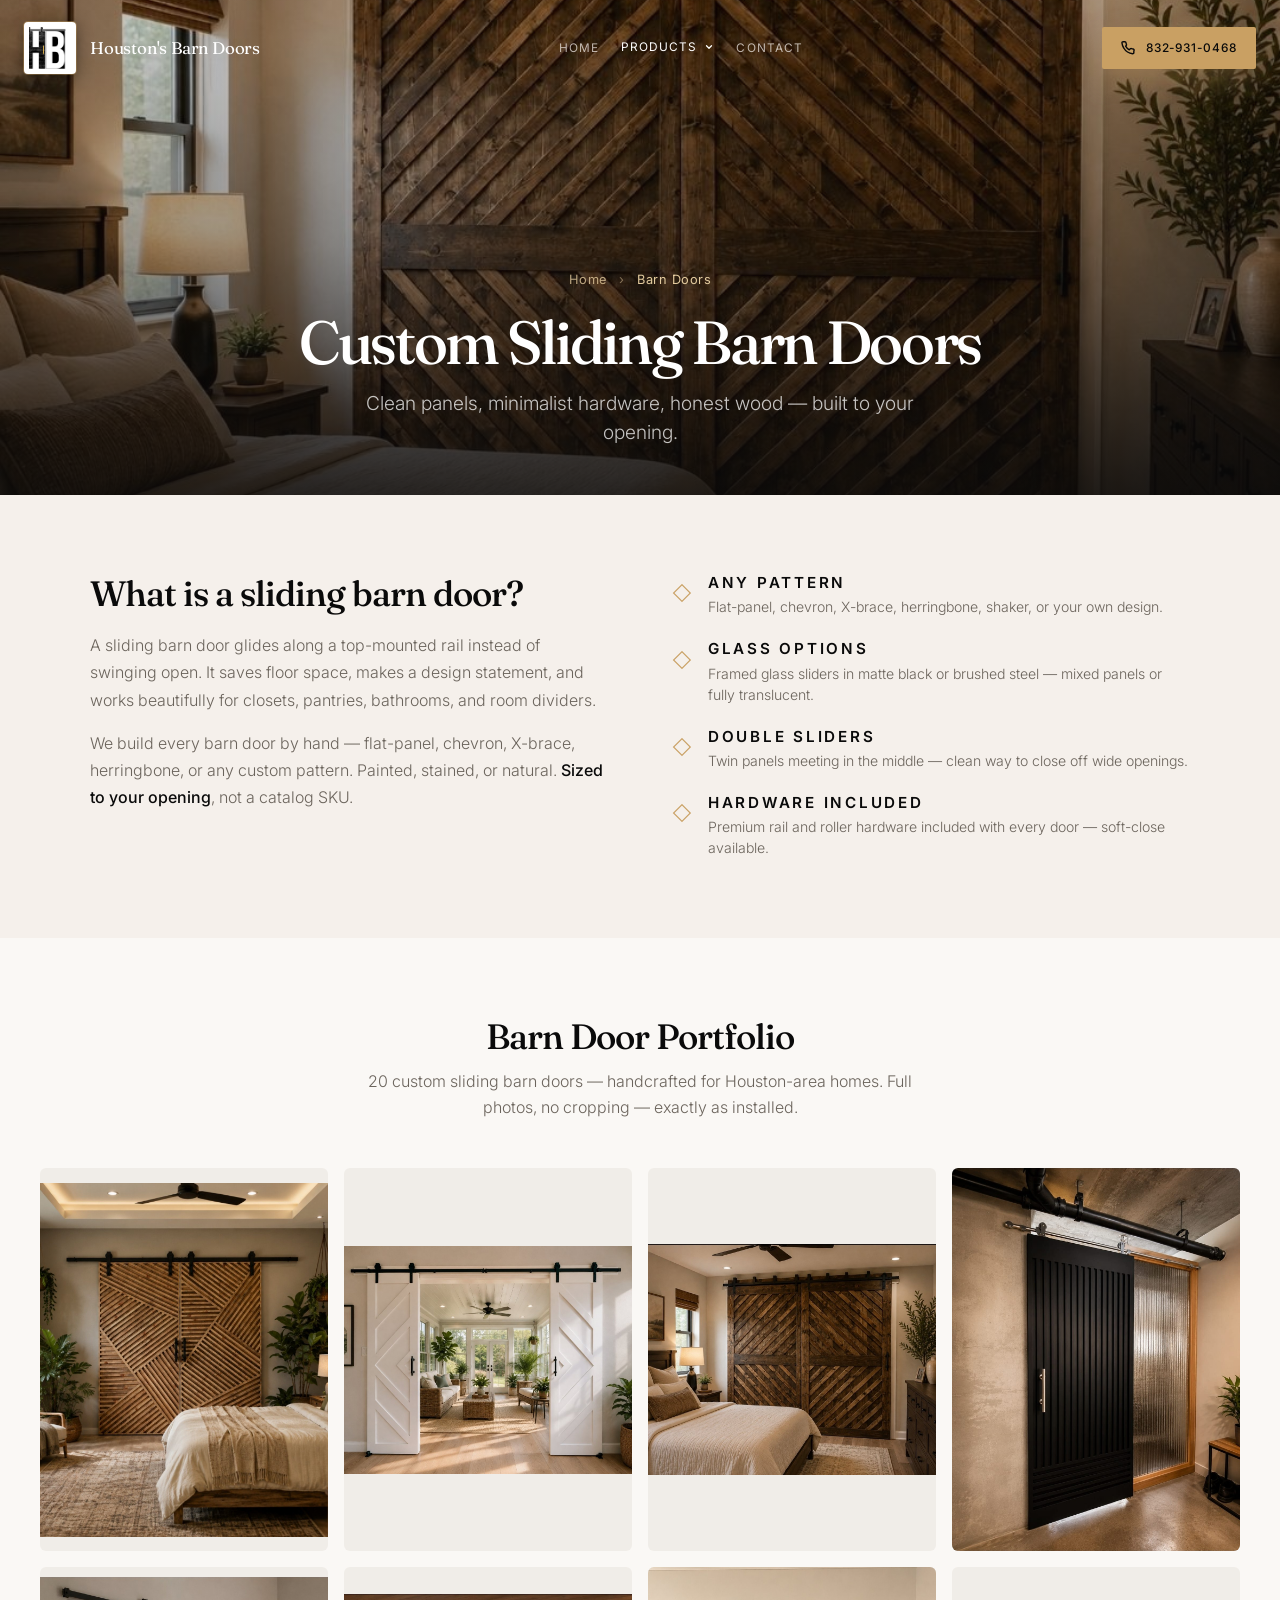
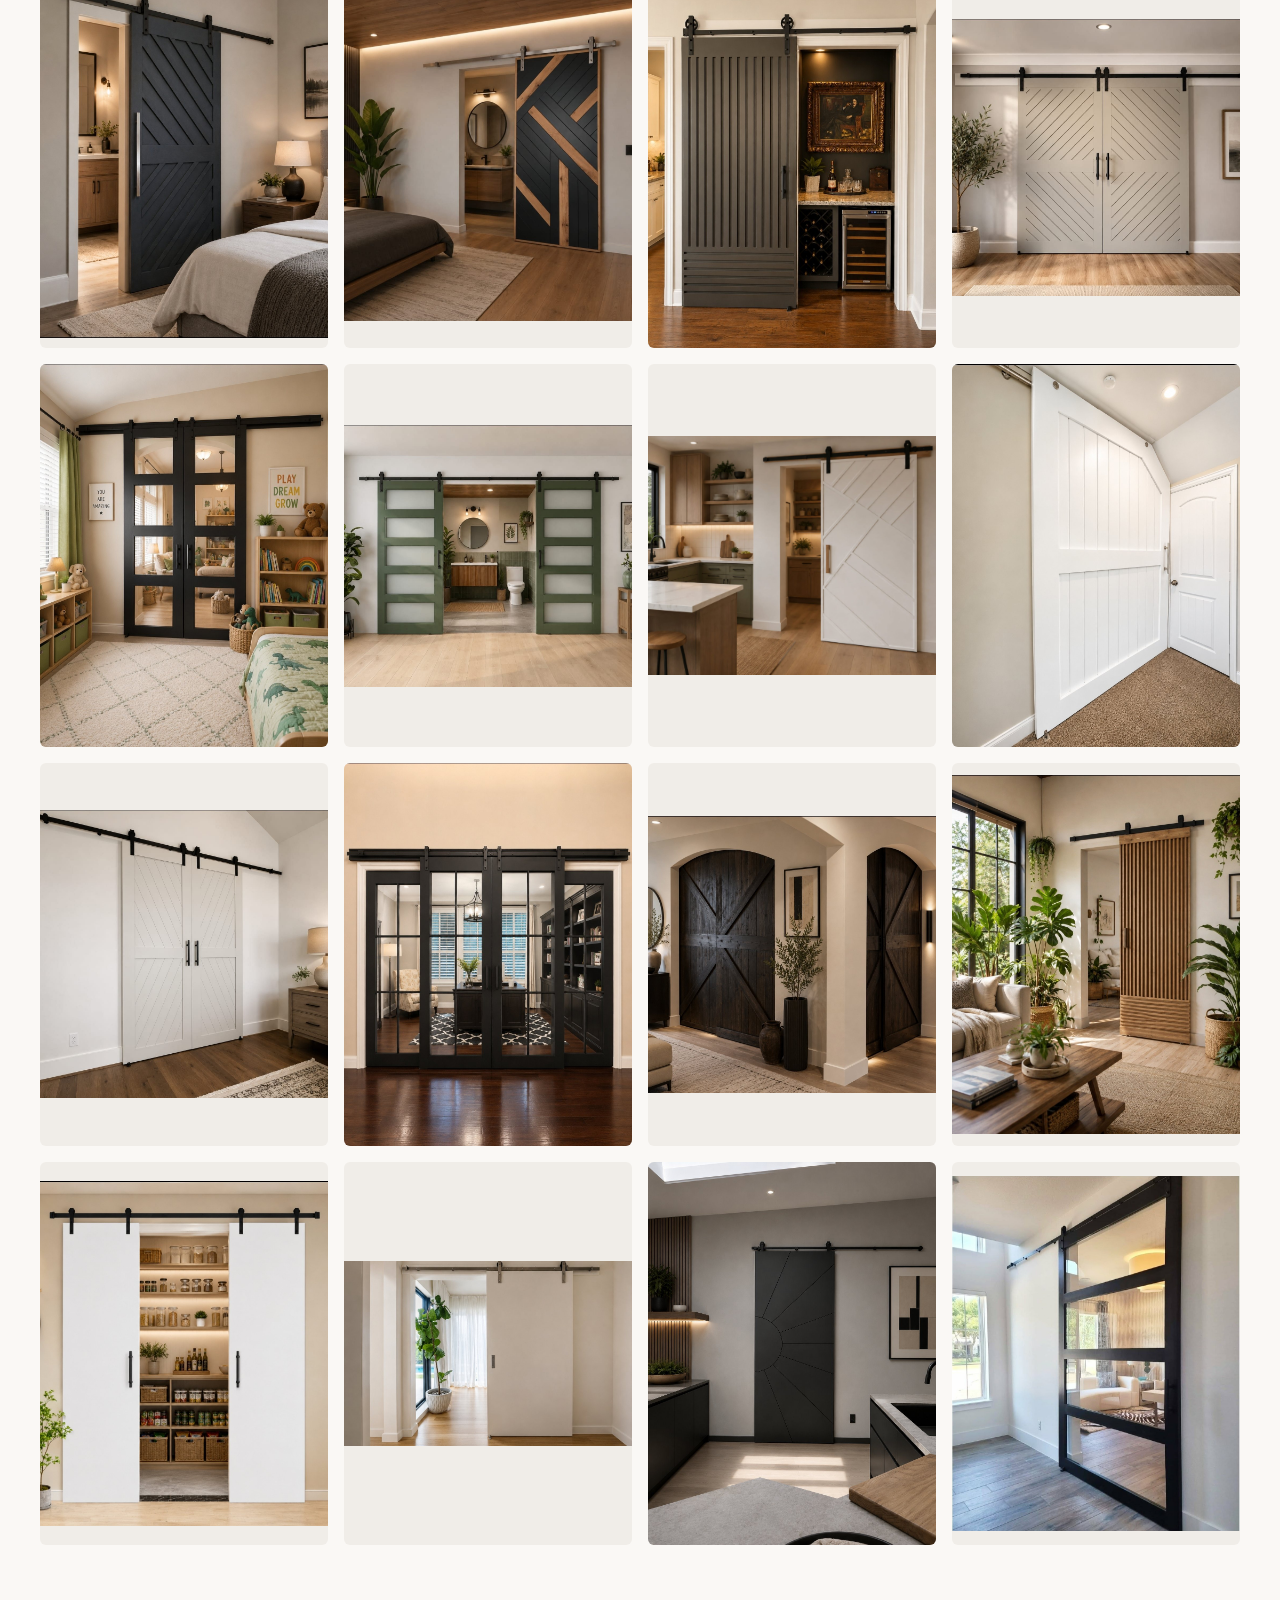
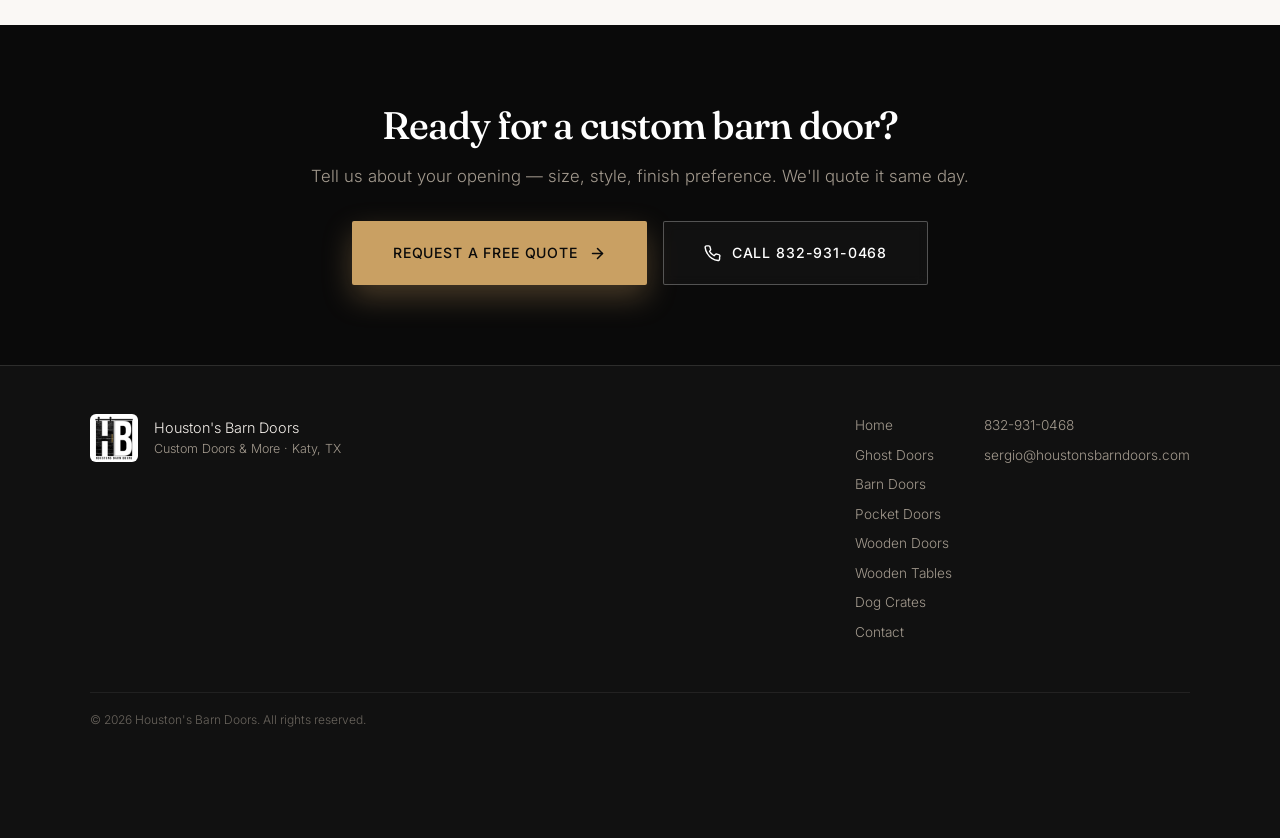
==== doors/barn-doors.html @ fc2f2d00 "fix(nav): resolve dropdown state desync and mobile overflow from code review" ====
<!DOCTYPE html>
<html lang="en">
<head>
  <meta charset="UTF-8">
  <meta name="viewport" content="width=device-width, initial-scale=1.0">
  <title>Custom Sliding Barn Doors | Houston's Barn Doors — Katy, TX</title>
  <meta name="description" content="Custom sliding barn doors — handcrafted in Katy, TX. Panel, glass, chevron, X-brace, or any design. Solid wood, built to your opening. Houston's premier barn door builder.">
  <meta name="theme-color" content="#0a0a0a">

  <meta property="og:title" content="Custom Sliding Barn Doors — Houston's Barn Doors">
  <meta property="og:description" content="Handcrafted sliding barn doors in Katy, TX. Panel, glass, or custom design. Solid wood, any size.">
  <meta property="og:type" content="website">
  <meta property="og:image" content="../assets/images/barn-doors/barn-3.jpg">

  <!-- Preload hero image -->
  <link rel="preload" as="image" href="../assets/images/barn-doors/barn-3.jpg" fetchpriority="high">

  <link rel="preconnect" href="https://fonts.googleapis.com">
  <link rel="preconnect" href="https://fonts.gstatic.com" crossorigin>
  <link href="https://fonts.googleapis.com/css2?family=Fraunces:ital,opsz,wght@0,9..144,300;0,9..144,400;0,9..144,500;0,9..144,600;1,9..144,300;1,9..144,400;1,9..144,500&family=Inter:wght@200;300;400;500;600&display=swap" rel="stylesheet">
  <link rel="stylesheet" href="https://unpkg.com/aos@2.3.4/dist/aos.css">

  <link rel="icon" href="data:image/svg+xml,%3Csvg xmlns='http://www.w3.org/2000/svg' viewBox='0 0 100 100'%3E%3Crect width='100' height='100' fill='%230a0a0a'/%3E%3Cg fill='%23ffffff'%3E%3Crect x='8' y='22' width='34' height='5'/%3E%3Crect x='8' y='73' width='34' height='5'/%3E%3Crect x='15' y='22' width='7' height='56'/%3E%3Crect x='28' y='22' width='7' height='56'/%3E%3Crect x='15' y='47' width='20' height='6'/%3E%3Crect x='52' y='22' width='24' height='5'/%3E%3Crect x='52' y='73' width='28' height='5'/%3E%3Crect x='58' y='22' width='7' height='56'/%3E%3Cpath d='M65 27 h10 a11 11 0 0 1 0 22 h-10 z'/%3E%3Cpath d='M65 49 h12 a12 12 0 0 1 0 24 h-12 z'/%3E%3C/g%3E%3Crect x='44' y='38' width='4' height='24' fill='%23c9a063'/%3E%3C/svg%3E">
  <link rel="stylesheet" href="../styles.css">
  <link rel="stylesheet" href="../door-page.css">
</head>
<body>

  <a class="skip-link" href="#main">Skip to content</a>

  <nav class="nav" id="nav">
    <div class="nav__inner">
      <a href="../index.html" class="nav__logo" aria-label="Houston's Barn Doors home">
        <span class="nav__mark" aria-hidden="true">
          <span class="nav__mark-crop">
            <img src="../assets/logo/hb-logo.jpg" alt="" class="nav__logo-img" width="52" height="52" fetchpriority="high">
          </span>
        </span>
        <span class="nav__wordmark">
          <span class="nav__wordmark-primary">Houston's Barn Doors</span>
          <span class="nav__wordmark-sub">Custom Doors &amp; More · Katy, TX</span>
        </span>
      </a>
      <div class="nav__links" id="navLinks">
        <a href="../index.html">Home</a>
        <div class="nav__group is-current">
          <button type="button" class="nav__group-toggle" id="navProductsToggle" aria-expanded="false" aria-controls="navProductsMenu">
            <span>Products</span>
            <svg class="nav__group-chevron" xmlns="http://www.w3.org/2000/svg" width="10" height="10" viewBox="0 0 24 24" fill="none" stroke="currentColor" stroke-width="3" stroke-linecap="round" stroke-linejoin="round" aria-hidden="true"><polyline points="6 9 12 15 18 9"/></svg>
          </button>
          <div class="nav__group-menu" id="navProductsMenu" role="group" aria-labelledby="navProductsToggle">
            <a href="../doors/ghost-doors.html">Ghost Doors</a>
            <a href="../doors/barn-doors.html" class="active">Barn Doors</a>
            <a href="../doors/pocket-doors.html">Pocket Doors</a>
            <a href="../doors/wooden-doors.html">Wooden Doors</a>
            <a href="../doors/wooden-tables.html">Wooden Tables</a>
            <a href="../doors/dog-crates.html">Dog Crates</a>
          </div>
        </div>
        <a href="../index.html#contact">Contact</a>
      </div>
      <div class="nav__cta">
        <a href="tel:8329310468" class="btn btn--accent btn--sm">
          <svg xmlns="http://www.w3.org/2000/svg" width="14" height="14" viewBox="0 0 24 24" fill="none" stroke="currentColor" stroke-width="2.4" stroke-linecap="round" stroke-linejoin="round" aria-hidden="true"><path d="M22 16.92v3a2 2 0 0 1-2.18 2 19.79 19.79 0 0 1-8.63-3.07A19.5 19.5 0 0 1 4.69 12a19.79 19.79 0 0 1-3.07-8.67A2 2 0 0 1 3.6 1.27h3a2 2 0 0 1 2 1.72c.127.96.361 1.903.7 2.81a2 2 0 0 1-.45 2.11L7.91 8.88a16 16 0 0 0 6.29 6.29l1.77-1.77a2 2 0 0 1 2.11-.45c.907.339 1.85.573 2.81.7A2 2 0 0 1 22 16.92z"/></svg>
          <span>832-931-0468</span>
        </a>
        <button class="nav__toggle" id="navToggle" aria-label="Open menu" aria-expanded="false">
          <span></span><span></span><span></span>
        </button>
      </div>
    </div>
  </nav>

  <!-- HERO -->
  <header class="door-hero" id="top">
    <div class="door-hero__bg" style="background-image: url('../assets/images/barn-doors/barn-3.jpg');" role="img" aria-label="Custom sliding barn doors by Houston's Barn Doors"></div>
    <div class="door-hero__scrim"></div>
    <div class="door-hero__inner">
      <nav class="door-hero__breadcrumb" aria-label="Breadcrumb">
        <a href="../index.html">Home</a>
        <span aria-hidden="true">›</span>
        <span>Barn Doors</span>
      </nav>
      <h1 class="door-hero__title">Custom Sliding Barn Doors</h1>
      <p class="door-hero__subtitle">Clean panels, minimalist hardware, honest wood — built to your opening.</p>
    </div>
  </header>

  <main id="main">

    <section class="door-explainer">
      <div class="door-explainer__inner">
        <div class="door-explainer__content" data-aos="fade-up">
          <h2>What is a sliding barn door?</h2>
          <p>A sliding barn door glides along a top-mounted rail instead of swinging open. It saves floor space, makes a design statement, and works beautifully for closets, pantries, bathrooms, and room dividers.</p>
          <p>We build every barn door by hand — flat-panel, chevron, X-brace, herringbone, or any custom pattern. Painted, stained, or natural. <strong>Sized to your opening</strong>, not a catalog SKU.</p>
        </div>
        <div class="door-explainer__highlights" data-aos="fade-up" data-aos-delay="100">
          <div class="door-explainer__highlight">
            <span class="door-explainer__icon" aria-hidden="true">◇</span>
            <div>
              <h4>Any pattern</h4>
              <p>Flat-panel, chevron, X-brace, herringbone, shaker, or your own design.</p>
            </div>
          </div>
          <div class="door-explainer__highlight">
            <span class="door-explainer__icon" aria-hidden="true">◇</span>
            <div>
              <h4>Glass options</h4>
              <p>Framed glass sliders in matte black or brushed steel — mixed panels or fully translucent.</p>
            </div>
          </div>
          <div class="door-explainer__highlight">
            <span class="door-explainer__icon" aria-hidden="true">◇</span>
            <div>
              <h4>Double sliders</h4>
              <p>Twin panels meeting in the middle — clean way to close off wide openings.</p>
            </div>
          </div>
          <div class="door-explainer__highlight">
            <span class="door-explainer__icon" aria-hidden="true">◇</span>
            <div>
              <h4>Hardware included</h4>
              <p>Premium rail and roller hardware included with every door — soft-close available.</p>
            </div>
          </div>
        </div>
      </div>
    </section>

    <!-- ============================================================ GALLERY -->
    <section class="door-gallery" id="gallery">
      <div class="door-gallery__inner">
        <header class="door-gallery__header" data-aos="fade-up">
          <h2>Barn Door Portfolio</h2>
          <p>20 custom sliding barn doors — handcrafted for Houston-area homes. Full photos, no cropping — exactly as installed.</p>
        </header>

        <div class="door-gallery__grid" data-aos="fade-up">
          <a class="door-gallery__item" href="../assets/images/barn-doors/barn-1.jpg" data-caption="Custom sliding barn door — handcrafted in Katy, TX">
            <img src="../assets/images/barn-doors/barn-1.jpg" alt="Custom sliding barn door — handcrafted in Katy, TX" loading="lazy">
          </a>
          <a class="door-gallery__item" href="../assets/images/barn-doors/barn-2.jpg" data-caption="Sliding barn door with premium matte-black rail hardware">
            <img src="../assets/images/barn-doors/barn-2.jpg" alt="Sliding barn door with premium matte-black rail hardware" loading="lazy">
          </a>
          <a class="door-gallery__item" href="../assets/images/barn-doors/barn-3.jpg" data-caption="Double sliding barn doors — custom sized to the opening">
            <img src="../assets/images/barn-doors/barn-3.jpg" alt="Double sliding barn doors — custom sized to the opening" loading="lazy">
          </a>
          <a class="door-gallery__item" href="../assets/images/barn-doors/barn-4.jpg" data-caption="Solid wood barn door — custom pattern and finish">
            <img src="../assets/images/barn-doors/barn-4.jpg" alt="Solid wood barn door — custom pattern and finish" loading="lazy">
          </a>
          <a class="door-gallery__item" href="../assets/images/barn-doors/barn-5.jpg" data-caption="Framed glass barn door — custom build">
            <img src="../assets/images/barn-doors/barn-5.jpg" alt="Framed glass barn door — custom build" loading="lazy">
          </a>
          <a class="door-gallery__item" href="../assets/images/barn-doors/barn-6.jpg" data-caption="Chevron pattern sliding barn door">
            <img src="../assets/images/barn-doors/barn-6.jpg" alt="Chevron pattern sliding barn door" loading="lazy">
          </a>
          <a class="door-gallery__item" href="../assets/images/barn-doors/barn-7.jpg" data-caption="Barn door room divider — solid wood construction">
            <img src="../assets/images/barn-doors/barn-7.jpg" alt="Barn door room divider — solid wood construction" loading="lazy">
          </a>
          <a class="door-gallery__item" href="../assets/images/barn-doors/barn-8.jpg" data-caption="Custom barn door install — Houston-area home">
            <img src="../assets/images/barn-doors/barn-8.jpg" alt="Custom barn door install — Houston-area home" loading="lazy">
          </a>
          <a class="door-gallery__item" href="../assets/images/barn-doors/barn-9.jpg" data-caption="Custom sliding barn door — handcrafted in Katy, TX">
            <img src="../assets/images/barn-doors/barn-9.jpg" alt="Custom sliding barn door — handcrafted in Katy, TX" loading="lazy">
          </a>
          <a class="door-gallery__item" href="../assets/images/barn-doors/barn-10.jpg" data-caption="Sliding barn door with premium matte-black rail hardware">
            <img src="../assets/images/barn-doors/barn-10.jpg" alt="Sliding barn door with premium matte-black rail hardware" loading="lazy">
          </a>
          <a class="door-gallery__item" href="../assets/images/barn-doors/barn-11.jpg" data-caption="Double sliding barn doors — custom sized to the opening">
            <img src="../assets/images/barn-doors/barn-11.jpg" alt="Double sliding barn doors — custom sized to the opening" loading="lazy">
          </a>
          <a class="door-gallery__item" href="../assets/images/barn-doors/barn-12.jpg" data-caption="Solid wood barn door — custom pattern and finish">
            <img src="../assets/images/barn-doors/barn-12.jpg" alt="Solid wood barn door — custom pattern and finish" loading="lazy">
          </a>
          <a class="door-gallery__item" href="../assets/images/barn-doors/barn-13.jpg" data-caption="Framed glass barn door — custom build">
            <img src="../assets/images/barn-doors/barn-13.jpg" alt="Framed glass barn door — custom build" loading="lazy">
          </a>
          <a class="door-gallery__item" href="../assets/images/barn-doors/barn-14.jpg" data-caption="Chevron pattern sliding barn door">
            <img src="../assets/images/barn-doors/barn-14.jpg" alt="Chevron pattern sliding barn door" loading="lazy">
          </a>
          <a class="door-gallery__item" href="../assets/images/barn-doors/barn-15.jpg" data-caption="Barn door room divider — solid wood construction">
            <img src="../assets/images/barn-doors/barn-15.jpg" alt="Barn door room divider — solid wood construction" loading="lazy">
          </a>
          <a class="door-gallery__item" href="../assets/images/barn-doors/barn-16.jpg" data-caption="Custom barn door install — Houston-area home">
            <img src="../assets/images/barn-doors/barn-16.jpg" alt="Custom barn door install — Houston-area home" loading="lazy">
          </a>
          <a class="door-gallery__item" href="../assets/images/barn-doors/barn-17.jpg" data-caption="Custom sliding barn door — handcrafted in Katy, TX">
            <img src="../assets/images/barn-doors/barn-17.jpg" alt="Custom sliding barn door — handcrafted in Katy, TX" loading="lazy">
          </a>
          <a class="door-gallery__item" href="../assets/images/barn-doors/barn-18.jpg" data-caption="Sliding barn door with premium matte-black rail hardware">
            <img src="../assets/images/barn-doors/barn-18.jpg" alt="Sliding barn door with premium matte-black rail hardware" loading="lazy">
          </a>
          <a class="door-gallery__item" href="../assets/images/barn-doors/barn-19.jpg" data-caption="Double sliding barn doors — custom sized to the opening">
            <img src="../assets/images/barn-doors/barn-19.jpg" alt="Double sliding barn doors — custom sized to the opening" loading="lazy">
          </a>
          <a class="door-gallery__item" href="../assets/images/barn-doors/barn-20.jpg" data-caption="Solid wood barn door — custom pattern and finish">
            <img src="../assets/images/barn-doors/barn-20.jpg" alt="Solid wood barn door — custom pattern and finish" loading="lazy">
          </a>
        </div>
      </div>
    </section>

    <!-- CTA -->
    <section class="door-cta">
      <div class="door-cta__inner" data-aos="fade-up">
        <h2>Ready for a custom barn door?</h2>
        <p>Tell us about your opening — size, style, finish preference. We'll quote it same day.</p>
        <div class="door-cta__actions">
          <a href="../index.html#contact" class="btn btn--accent btn--lg">Request a Free Quote
            <svg xmlns="http://www.w3.org/2000/svg" width="17" height="17" viewBox="0 0 24 24" fill="none" stroke="currentColor" stroke-width="2.2" stroke-linecap="round" stroke-linejoin="round" aria-hidden="true"><line x1="5" y1="12" x2="19" y2="12"/><polyline points="12 5 19 12 12 19"/></svg>
          </a>
          <a href="tel:8329310468" class="btn btn--ghost-light btn--lg">
            <svg xmlns="http://www.w3.org/2000/svg" width="17" height="17" viewBox="0 0 24 24" fill="none" stroke="currentColor" stroke-width="2" stroke-linecap="round" stroke-linejoin="round" aria-hidden="true"><path d="M22 16.92v3a2 2 0 0 1-2.18 2 19.79 19.79 0 0 1-8.63-3.07A19.5 19.5 0 0 1 4.69 12a19.79 19.79 0 0 1-3.07-8.67A2 2 0 0 1 3.6 1.27h3a2 2 0 0 1 2 1.72c.127.96.361 1.903.7 2.81a2 2 0 0 1-.45 2.11L7.91 8.88a16 16 0 0 0 6.29 6.29l1.77-1.77a2 2 0 0 1 2.11-.45c.907.339 1.85.573 2.81.7A2 2 0 0 1 22 16.92z"/></svg>
            Call 832-931-0468
          </a>
        </div>
      </div>
    </section>

  </main>

  <footer class="footer">
    <div class="footer__inner">
      <div class="footer__brand">
        <img src="../assets/logo/hb-logo.jpg" alt="Houston's Barn Doors" class="footer__logo" width="48" height="48">
        <p>Houston's Barn Doors<br><span class="footer__sub">Custom Doors &amp; More · Katy, TX</span></p>
      </div>
      <div class="footer__links">
        <a href="../index.html">Home</a>
        <a href="../doors/ghost-doors.html">Ghost Doors</a>
        <a href="../doors/barn-doors.html">Barn Doors</a>
        <a href="../doors/pocket-doors.html">Pocket Doors</a>
        <a href="../doors/wooden-doors.html">Wooden Doors</a>
        <a href="../doors/wooden-tables.html">Wooden Tables</a>
        <a href="../doors/dog-crates.html">Dog Crates</a>
        <a href="../index.html#contact">Contact</a>
      </div>
      <div class="footer__contact">
        <a href="tel:8329310468">832-931-0468</a>
        <a href="mailto:sergio@houstonsbarndoors.com">sergio@houstonsbarndoors.com</a>
      </div>
      <p class="footer__copy">&copy; 2026 Houston's Barn Doors. All rights reserved.</p>
    </div>
  </footer>


  <!-- Lightbox -->
  <div class="lightbox" id="lightbox" role="dialog" aria-modal="true" aria-label="Image viewer" hidden>
    <button class="lightbox__close" aria-label="Close">&times;</button>
    <button class="lightbox__prev" aria-label="Previous image">&lsaquo;</button>
    <button class="lightbox__next" aria-label="Next image">&rsaquo;</button>
    <div class="lightbox__content">
      <img class="lightbox__img" src="" alt="">
      <p class="lightbox__caption"></p>
    </div>
  </div>

  <script src="https://unpkg.com/aos@2.3.4/dist/aos.js"></script>
  <script src="../scripts.js"></script>
  <script src="../door-page.js"></script>
</body>
</html>
---- styles.css ----
/* ============================================================
   HOUSTON'S BARN DOORS — LUXURY REDESIGN
   Black · white · brass gold (matches the HB barn-rail mark)
   Cinematic scroll · full-screen ghost door hero
   ============================================================ */

:root {
  color-scheme: light;

  /* Core palette */
  --charcoal:      #0a0a0a;
  --charcoal-2:    #111111;
  --charcoal-3:    #191817;

  --off-white:     #f5f0eb;
  --off-white-2:   #faf8f5;
  --cream:         #e8dfd5;

  /* Brand gold — pulled from the brass handle bar in the HB logo */
  --gold:          #c9a063;
  --gold-light:    #d4b07a;
  --gold-dark:     #a07840;
  --gold-tint:     #e3cb9f;
  --gold-rgb:      201, 160, 99;

  --sand:          var(--gold);
  --sand-2:        var(--gold);
  --sand-3:        var(--gold-tint);

  --warm-gray:     #3a3530;
  --muted:         #6b645c;
  --muted-2:       #938c83;

  --border:        #ded6cb;
  --border-soft:   #ebe4da;

  /* Dark surface tokens */
  --dark-bg:       var(--charcoal);
  --dark-bg-2:     var(--charcoal-2);
  --dark-ink:      var(--off-white);
  --dark-muted:    #a39a8e;
  --dark-border:   rgba(245, 240, 235, 0.12);

  /* Semantic aliases */
  --bg:            var(--off-white);
  --bg-2:          #efe9e1;
  --surface:       #ffffff;
  --surface-soft:  var(--off-white-2);
  --ink:           var(--charcoal);
  --ink-2:         var(--charcoal-2);
  --accent:        var(--gold);
  --accent-2:      var(--gold-dark);
  --accent-3:      var(--gold-tint);
  --btn-accent:    var(--gold);

  /* FX */
  --shadow-sm: 0 2px 10px rgba(10, 10, 10, 0.05);
  --shadow:    0 16px 40px rgba(10, 10, 10, 0.08);
  --shadow-lg: 0 40px 80px rgba(10, 10, 10, 0.16);
  --shadow-accent: 0 12px 30px rgba(201, 160, 99, 0.32);

  --radius: 2px;
  --radius-md: 6px;
  --radius-lg: 14px;

  /* Type */
  --serif: "Fraunces", Georgia, "Times New Roman", serif;
  --sans:  "Inter", -apple-system, BlinkMacSystemFont, "Segoe UI", Roboto, Helvetica, Arial, sans-serif;

  --ease: cubic-bezier(.16,.84,.28,1);

  --nav-h: 96px;
}

/* ============================================================ RESET */
* { box-sizing: border-box; }

html {
  scroll-behavior: smooth;
  overflow-x: hidden;
  max-width: 100%;
  scroll-padding-top: var(--nav-h);
}

body {
  margin: 0;
  font-family: var(--sans);
  color: var(--ink);
  background: var(--bg);
  line-height: 1.7;
  font-weight: 300;
  -webkit-font-smoothing: antialiased;
  text-rendering: optimizeLegibility;
  overflow-x: hidden;
  max-width: 100%;
}

img { display: block; max-width: 100%; }
a { color: var(--ink); text-decoration: none; }
button { font-family: inherit; }
ul, ol { list-style: none; margin: 0; padding: 0; }

.skip-link {
  position: absolute; left: -9999px; top: auto;
  background: var(--ink); color: #fff; padding: 12px 18px; z-index: 999;
  border-radius: var(--radius-md);
}
.skip-link:focus { left: 16px; top: 16px; }

::selection { background: var(--sand); color: var(--charcoal); }

/* ============================================================ TYPOGRAPHY */
h1, h2, h3, h4 {
  font-family: var(--serif);
  color: var(--ink);
  font-weight: 400;
  letter-spacing: -0.022em;
  line-height: 1.08;
  margin: 0 0 0.45em;
}
h1 { font-size: clamp(3.1rem, 8.4vw, 7.4rem); font-weight: 300; letter-spacing: -0.038em; }
h2 { font-size: clamp(2.15rem, 4.6vw, 4rem); letter-spacing: -0.028em; }
h3 { font-size: clamp(1.18rem, 1.7vw, 1.45rem); font-weight: 500; letter-spacing: -0.012em; }
h4 { font-size: 0.82rem; font-weight: 600; letter-spacing: 0.18em; text-transform: uppercase; font-family: var(--sans); }

p {
  margin: 0 0 1.15em;
  color: var(--muted);
  font-size: 1.045rem;
  font-weight: 300;
  line-height: 1.78;
}
em { font-style: italic; color: var(--accent-2); font-weight: 300; }
strong { font-weight: 500; color: var(--ink); }

.eyebrow {
  display: inline-flex; align-items: center; gap: 14px;
  font-family: var(--sans);
  font-size: 0.68rem;
  letter-spacing: 0.3em;
  text-transform: uppercase;
  color: var(--muted-2);
  font-weight: 500;
  margin: 0 0 26px;
}
.eyebrow__rule { width: 44px; height: 1px; background: var(--sand); display: inline-block; }
.eyebrow--center { justify-content: center; }
.eyebrow--light { color: var(--dark-muted); }
.eyebrow--light .eyebrow__rule { background: var(--sand); }

/* ============================================================ BUTTONS */
.btn {
  display: inline-flex; align-items: center; justify-content: center;
  gap: 11px;
  font-family: var(--sans);
  font-weight: 500;
  font-size: 0.9rem;
  letter-spacing: 0.06em;
  text-transform: uppercase;
  padding: 17px 34px;
  border-radius: 2px;
  border: 1px solid transparent;
  cursor: pointer;
  position: relative;
  overflow: hidden;
  transition: transform 300ms var(--ease), background 300ms var(--ease),
              color 300ms var(--ease), box-shadow 300ms var(--ease),
              border-color 300ms var(--ease);
  white-space: nowrap;
}
.btn svg { transition: transform 300ms var(--ease); }
.btn:hover { transform: translateY(-2px); }
.btn:hover svg { transform: translateX(3px); }
.btn:active { transform: translateY(0); }
.btn:focus-visible { outline: 2px solid var(--sand); outline-offset: 3px; }

.btn--accent {
  background: var(--btn-accent);
  color: var(--charcoal);
  box-shadow: var(--shadow-accent);
}
.btn--accent:hover { background: var(--gold-light); color: #000; box-shadow: 0 18px 40px rgba(201, 160, 99, 0.42); }

.btn--dark { background: var(--charcoal); color: var(--off-white); }
.btn--dark:hover { background: var(--warm-gray); }

.btn--ghost-light {
  background: rgba(255,255,255,0.03);
  color: #fff;
  border-color: rgba(255,255,255,0.28);
  backdrop-filter: blur(6px);
  -webkit-backdrop-filter: blur(6px);
}
.btn--ghost-light:hover { background: rgba(255,255,255,0.11); border-color: rgba(255,255,255,0.55); }

.btn--sm { padding: 10px 18px; font-size: 0.74rem; letter-spacing: 0.08em; }
.btn--lg { padding: 19px 40px; font-size: 0.88rem; }
.btn--full { width: 100%; }

/* ============================================================ NAV */
.nav {
  position: fixed; top: 0; left: 0; right: 0;
  z-index: 100;
  background: transparent;
  border-bottom: 1px solid rgba(255,255,255,0);
  transition: background 420ms var(--ease), border-color 420ms var(--ease),
              padding 420ms var(--ease), backdrop-filter 420ms var(--ease);
}
.nav.is-scrolled {
  background: rgba(10, 10, 10, 0.88);
  backdrop-filter: saturate(150%) blur(18px);
  -webkit-backdrop-filter: saturate(150%) blur(18px);
  border-bottom-color: rgba(245, 240, 235, 0.09);
}

.nav__inner {
  width: min(1320px, calc(100% - 48px));
  margin: 0 auto;
  display: grid;
  grid-template-columns: auto 1fr auto;
  align-items: center;
  gap: 28px;
  padding: 22px 0;
  transition: padding 420ms var(--ease);
}
.nav.is-scrolled .nav__inner { padding: 13px 0; }

.nav__logo { display: inline-flex; align-items: center; gap: 14px; color: #fff; }

/* Brand mark — the real HB logo on a white plaque. The source art is 1024×1024
   with the monogram at x 91.5→932.5 / y 58.5→899.5 and the "HOUSTONS BARN DOORS"
   lockup text below it; the crop window trims that text off so the adjacent
   wordmark isn't duplicated. */
.nav__mark {
  display: block; flex-shrink: 0;
  width: 52px; height: 52px;
  padding: 5px;
  background: #fff;
  border-radius: 4px;
  box-shadow: 0 3px 16px rgba(0,0,0,0.45), 0 0 0 1px rgba(201, 160, 99, 0.55);
  transition: transform 420ms var(--ease), box-shadow 420ms var(--ease);
}
.nav__logo:hover .nav__mark {
  transform: scale(1.05);
  box-shadow: 0 6px 22px rgba(0,0,0,0.5), 0 0 0 1px rgba(201, 160, 99, 0.9);
}
.nav__mark-crop,
.footer__mark-crop {
  position: relative; display: block;
  width: 100%; height: 100%;
  overflow: hidden;
}
.nav__logo-img,
.footer__logo-img {
  position: absolute; display: block;
  width: 121.8%; height: 121.8%;
  left: -10.88%; top: -6.96%;
  object-fit: cover;
}

.nav__wordmark { display: flex; flex-direction: column; line-height: 1.15; white-space: nowrap; }
.nav__wordmark-primary {
  font-family: var(--serif);
  font-size: 1.06rem;
  font-weight: 400;
  letter-spacing: -0.012em;
  color: #fff;
}
.nav__wordmark-sub {
  font-size: 0.6rem;
  letter-spacing: 0.24em;
  text-transform: uppercase;
  color: rgba(245, 240, 235, 0.5);
  font-weight: 400;
  margin-top: 3px;
}

.nav__links { display: flex; justify-content: center; gap: 34px; }
.nav__links a {
  color: rgba(245, 240, 235, 0.72);
  font-size: 0.78rem;
  font-weight: 400;
  letter-spacing: 0.12em;
  text-transform: uppercase;
  position: relative;
  padding: 6px 0;
  white-space: nowrap;
  transition: color 280ms var(--ease);
}
.nav__links a::after {
  content: "";
  position: absolute; left: 0; right: 0; bottom: 0;
  height: 1px; background: var(--sand);
  transform: scaleX(0); transform-origin: left;
  transition: transform 340ms var(--ease);
}
.nav__links a:hover { color: #fff; }
.nav__links a:hover::after { transform: scaleX(1); }

/* ---- Products dropdown -------------------------------------------------
   Six product pages no longer fit as flat nav items on a laptop line, so they
   live in a single dropdown. Adding a seventh product page is now free. */
.nav__group { position: relative; }
.nav__group-toggle {
  display: inline-flex;
  align-items: center;
  gap: 7px;
  background: none;
  border: 0;
  cursor: pointer;
  font-family: inherit;
  color: rgba(245, 240, 235, 0.72);
  font-size: 0.78rem;
  font-weight: 400;
  letter-spacing: 0.12em;
  text-transform: uppercase;
  white-space: nowrap;
  padding: 6px 0;
  transition: color 280ms var(--ease);
}
.nav__group:hover .nav__group-toggle,
.nav__group-toggle:hover,
.nav__group-toggle:focus-visible,
.nav__group.is-current .nav__group-toggle { color: #fff; }
.nav__group-chevron { transition: transform 280ms var(--ease); }
.nav__group-toggle[aria-expanded="true"] .nav__group-chevron { transform: rotate(180deg); }

/* Invisible bridge so the pointer can travel from the toggle to the menu
   without crossing a dead gap. Desktop only: below the breakpoint the group is
   position:static inside the fixed panel, where an absolutely positioned
   pseudo-element would add phantom scroll height. Gated by min-width rather
   than reset later, because `.nav__group:hover::after` (0,2,1) outranks any
   plain `.nav__group::after` reset (0,1,1) and would never be overridden. */
@media (min-width: 1025px) {
  .nav__group:hover::after {
    content: "";
    position: absolute;
    left: 0; right: 0; top: 100%;
    height: 16px;
  }
}

.nav__group-menu {
  position: absolute;
  top: calc(100% + 14px);
  left: 50%;
  transform: translateX(-50%) translateY(-6px);
  display: flex;
  flex-direction: column;
  min-width: 212px;
  padding: 10px 0;
  background: rgba(10, 10, 10, 0.98);
  backdrop-filter: blur(20px);
  -webkit-backdrop-filter: blur(20px);
  border: 1px solid rgba(245, 240, 235, 0.09);
  opacity: 0;
  visibility: hidden;
  pointer-events: none;
  transition: opacity 240ms var(--ease), transform 240ms var(--ease), visibility 240ms;
  z-index: 60;
}
/* `.is-open` is the single source of truth for the open state. Hover and focus
   are handled in scripts.js so that the visible state and aria-expanded can
   never disagree — driving visibility from :hover/:focus-within in CSS made
   click-to-close and Escape silent no-ops. */
.nav__group-menu.is-open {
  opacity: 1;
  visibility: visible;
  pointer-events: auto;
  transform: translateX(-50%) translateY(0);
}
.nav__group-menu a {
  padding: 11px 22px;
  font-size: 0.72rem;
  letter-spacing: 0.1em;
}
.nav__group-menu a::after { display: none; }
.nav__group-menu a:hover { color: #fff; background: rgba(245, 240, 235, 0.05); }
.nav__group-menu a.active { color: var(--sand); }

.nav__cta { display: flex; align-items: center; gap: 12px; justify-self: end; }

.nav__toggle {
  display: none;
  flex-direction: column; justify-content: center; gap: 5px;
  width: 42px; height: 42px;
  background: transparent; border: 1px solid rgba(255,255,255,0.22);
  border-radius: 2px; cursor: pointer; padding: 0 10px;
}
.nav__toggle span {
  display: block; height: 1.5px; width: 100%; background: #fff;
  transition: transform 300ms var(--ease), opacity 240ms var(--ease);
}
.nav__toggle.is-open span:nth-child(1) { transform: translateY(6.5px) rotate(45deg); }
.nav__toggle.is-open span:nth-child(2) { opacity: 0; }
.nav__toggle.is-open span:nth-child(3) { transform: translateY(-6.5px) rotate(-45deg); }

/* ============================================================ HERO */
.hero {
  position: relative;
  min-height: 100vh;
  min-height: 100svh;
  display: flex;
  flex-direction: column;
  align-items: center;
  justify-content: center;
  text-align: center;
  padding: calc(var(--nav-h) + 40px) 24px 120px;
  overflow: hidden;
  background: var(--charcoal);
  isolation: isolate;
}

/* Fixed background => true cinematic parallax as content scrolls over it */
.hero__bg {
  position: fixed;
  inset: 0;
  background-image: url("assets/images/ghost-door-hero-ai.jpg");
  background-size: cover;
  /* centered (not top-weighted) + no extra zoom, so the image isn't cut off top/bottom (Paula's feedback 9/8) */
  background-position: center center;
  background-repeat: no-repeat;
  background-attachment: scroll;
  z-index: -2;
  will-change: transform;
  transform: scale(1.0);
}

.hero__scrim {
  position: fixed;
  inset: 0;
  z-index: -1;
  background:
    linear-gradient(180deg,
      rgba(10,10,10,0.78) 0%,
      rgba(10,10,10,0.40) 24%,
      rgba(10,10,10,0.34) 50%,
      rgba(10,10,10,0.72) 80%,
      rgba(10,10,10,0.96) 100%),
    radial-gradient(120% 82% at 50% 52%, rgba(10,10,10,0) 0%, rgba(10,10,10,0.55) 100%);
}

.hero__grain {
  position: absolute;
  inset: 0;
  pointer-events: none;
  opacity: 0.16;
  mix-blend-mode: overlay;
  background-image: url("data:image/svg+xml,%3Csvg xmlns='http://www.w3.org/2000/svg' width='140' height='140'%3E%3Cfilter id='n'%3E%3CfeTurbulence type='fractalNoise' baseFrequency='0.85' numOctaves='3'/%3E%3C/filter%3E%3Crect width='140' height='140' filter='url(%23n)' opacity='0.55'/%3E%3C/svg%3E");
}

.hero__inner {
  position: relative;
  z-index: 2;
  width: min(1040px, 100%);
  display: flex;
  flex-direction: column;
  align-items: center;
}

.hero__eyebrow {
  display: inline-flex; align-items: center; gap: 18px;
  font-size: 0.66rem;
  letter-spacing: 0.4em;
  text-transform: uppercase;
  color: rgba(245, 240, 235, 0.78);
  font-weight: 400;
  margin: 0 0 34px;
  animation: heroIn 1100ms var(--ease) both;
  animation-delay: 120ms;
}
.hero__eyebrow-rule { width: 46px; height: 1px; background: rgba(201, 160, 99, 0.8); display: inline-block; }

.hero__title {
  color: #fff;
  font-weight: 300;
  line-height: 0.96;
  margin: 0 0 34px;
  text-shadow: 0 3px 50px rgba(0,0,0,0.5);
  animation: heroIn 1200ms var(--ease) both;
  animation-delay: 240ms;
}
.hero__title em {
  color: var(--sand-3);
  font-style: italic;
  font-weight: 300;
}

.hero__lede {
  color: rgba(245, 240, 235, 0.88);
  font-size: clamp(1.02rem, 1.55vw, 1.24rem);
  font-weight: 300;
  line-height: 1.72;
  max-width: 620px;
  margin: 0 0 48px;
  text-shadow: 0 2px 22px rgba(0,0,0,0.55);
  animation: heroIn 1200ms var(--ease) both;
  animation-delay: 380ms;
}

.hero__ctas {
  display: flex; flex-wrap: wrap; gap: 16px; justify-content: center;
  animation: heroIn 1200ms var(--ease) both;
  animation-delay: 520ms;
}

@keyframes heroIn {
  from { opacity: 0; transform: translateY(30px); filter: blur(6px); }
  to   { opacity: 1; transform: translateY(0);    filter: blur(0); }
}

.hero__scroll {
  position: absolute;
  bottom: 40px; left: 50%;
  transform: translateX(-50%);
  z-index: 3;
  display: flex; flex-direction: column; align-items: center; gap: 14px;
  color: rgba(245, 240, 235, 0.6);
  font-size: 0.6rem;
  letter-spacing: 0.34em;
  text-transform: uppercase;
  animation: heroIn 1200ms var(--ease) both;
  animation-delay: 800ms;
  transition: color 300ms var(--ease);
}
.hero__scroll:hover { color: #fff; }
.hero__scroll-line {
  width: 1px; height: 62px;
  background: linear-gradient(180deg, rgba(201,160,99,0.9), rgba(201,160,99,0));
  position: relative; overflow: hidden;
}
.hero__scroll-line::after {
  content: "";
  position: absolute; top: 0; left: 0; width: 100%; height: 30%;
  background: var(--sand-3);
  animation: scrollPulse 2200ms var(--ease) infinite;
}
@keyframes scrollPulse {
  0%   { transform: translateY(-100%); opacity: 0; }
  35%  { opacity: 1; }
  100% { transform: translateY(240%); opacity: 0; }
}

/* ============================================================ SECTION SHELL */
.section {
  position: relative;
  z-index: 1;
  padding: clamp(90px, 11vw, 170px) 0;
  background: var(--bg);
}
.section--dark { background: var(--charcoal); }
.section--dark h1, .section--dark h2, .section--dark h3, .section--dark h4 { color: var(--dark-ink); }
.section--dark p { color: var(--dark-muted); }
.section--dark em { color: var(--sand-3); }
.section--dark strong { color: var(--dark-ink); }

.section__inner { width: min(1320px, calc(100% - 48px)); margin: 0 auto; }

.section__head { max-width: 780px; margin: 0 0 clamp(48px, 6vw, 84px); }
.section__head--center { margin-left: auto; margin-right: auto; text-align: center; }
.section__lede { font-size: clamp(1.02rem, 1.4vw, 1.15rem); color: var(--muted); max-width: 700px; margin-bottom: 0; }
.section__lede--center { margin-left: auto; margin-right: auto; }
.section__lede--light { color: var(--dark-muted); }

/* ============================================================ USP STRIP */
.strip {
  position: relative;
  z-index: 1;
  background: var(--off-white-2);
  border-top: 1px solid var(--border-soft);
  border-bottom: 1px solid var(--border-soft);
  padding: clamp(62px, 7vw, 96px) 0;
}
.strip__inner {
  width: min(1320px, calc(100% - 48px));
  margin: 0 auto;
  display: grid;
  grid-template-columns: repeat(4, 1fr);
  gap: clamp(28px, 3.2vw, 56px);
}
.strip__item { display: flex; gap: 20px; align-items: flex-start; }
.strip__num {
  font-family: var(--serif);
  font-size: 1.9rem;
  font-weight: 300;
  color: var(--sand);
  line-height: 1;
  flex-shrink: 0;
  letter-spacing: -0.03em;
}
.strip__item h3 { margin: 0 0 8px; font-size: 1.06rem; font-weight: 500; }
.strip__item p { margin: 0; font-size: 0.93rem; line-height: 1.72; color: var(--muted); }

/* ============================================================ GHOST SECTION */
.ghost__showcase {
  display: grid;
  grid-template-columns: 1fr 0.85fr;
  gap: clamp(34px, 4.5vw, 76px);
  align-items: center;
  margin: 0 0 clamp(64px, 7vw, 110px);
  padding-bottom: clamp(56px, 6vw, 96px);
  border-bottom: 1px solid var(--dark-border);
}
.ghost__showcase-figure {
  margin: 0;
  position: relative;
  border-radius: var(--radius-md);
  overflow: hidden;
  box-shadow: 0 50px 100px rgba(0,0,0,0.55);
}
.ghost__showcase-figure img {
  width: 100%;
  aspect-ratio: 3 / 4;
  object-fit: cover;
  object-position: center center;
  transition: transform 1600ms var(--ease);
}
.ghost__showcase-figure:hover img { transform: scale(1.035); }

.ghost__showcase-meta {
  font-size: 0.66rem;
  letter-spacing: 0.32em;
  text-transform: uppercase;
  color: var(--sand-3);
  margin: 0 0 20px;
}
.ghost__showcase-title {
  font-family: var(--serif);
  font-size: clamp(1.7rem, 2.9vw, 2.7rem);
  font-weight: 300;
  color: var(--dark-ink);
  letter-spacing: -0.028em;
  line-height: 1.1;
  margin: 0 0 22px;
}
.ghost__showcase-copy p { max-width: 520px; }

.ghost__spec {
  display: grid;
  grid-template-columns: 1fr 1fr;
  gap: 22px 34px;
  margin: 38px 0 0;
}
.ghost__spec div { border-top: 1px solid var(--dark-border); padding-top: 14px; }
.ghost__spec dt {
  font-size: 0.6rem;
  letter-spacing: 0.24em;
  text-transform: uppercase;
  color: var(--dark-muted);
  margin-bottom: 6px;
}
.ghost__spec dd {
  margin: 0;
  font-family: var(--serif);
  font-size: 1.02rem;
  font-weight: 400;
  color: var(--dark-ink);
}

.ghost__grid {
  display: grid;
  grid-template-columns: 1.35fr 1fr;
  gap: 20px;
  margin: 0 0 clamp(56px, 6.5vw, 92px);
}
.ghost__hero { margin: 0; position: relative; overflow: hidden; border-radius: var(--radius-md); }
.ghost__hero img { width: 100%; height: 100%; min-height: 380px; object-fit: cover; transition: transform 1400ms var(--ease); }
.ghost__hero:hover img { transform: scale(1.04); }
.ghost__hero figcaption {
  position: absolute; left: 0; right: 0; bottom: 0;
  padding: 26px 28px;
  font-size: 0.7rem;
  letter-spacing: 0.2em;
  text-transform: uppercase;
  color: rgba(245,240,235,0.92);
  background: linear-gradient(180deg, rgba(10,10,10,0), rgba(10,10,10,0.82));
}
.ghost__side { display: grid; grid-template-rows: 1fr 1fr; gap: 20px; }
.ghost__side figure { margin: 0; overflow: hidden; border-radius: var(--radius-md); }
.ghost__side img { width: 100%; height: 100%; min-height: 180px; object-fit: cover; transition: transform 1400ms var(--ease); }
.ghost__side figure:hover img { transform: scale(1.05); }

.ghost__points {
  display: grid;
  grid-template-columns: repeat(2, 1fr);
  gap: clamp(28px, 3.4vw, 52px);
  margin: 0 0 clamp(48px, 5vw, 72px);
}
.ghost__points li { display: flex; gap: 20px; align-items: flex-start; }
.ghost__points-icon { color: var(--sand); font-size: 1rem; line-height: 1.9; flex-shrink: 0; }
.ghost__points h4 {
  font-family: var(--serif);
  font-size: 1.22rem;
  text-transform: none;
  letter-spacing: -0.015em;
  font-weight: 400;
  color: var(--dark-ink);
  margin: 0 0 8px;
}
.ghost__points p { margin: 0; font-size: 0.95rem; line-height: 1.76; }

.ghost__cta { text-align: center; }

/* ============================================================ CINEMATIC STATEMENT BAND */
.band {
  position: relative;
  z-index: 1;
  min-height: clamp(440px, 62vh, 720px);
  display: flex;
  align-items: center;
  justify-content: center;
  text-align: center;
  overflow: hidden;
  background: var(--charcoal);
  padding: clamp(80px, 10vw, 140px) 24px;
}
.band__bg {
  position: absolute;
  inset: -14% 0;
  background-image: url("assets/images/ghost-door-signature.jpg");
  background-size: cover;
  background-position: center;
  will-change: transform;
}
.band__scrim {
  position: absolute; inset: 0;
  background:
    linear-gradient(180deg, rgba(10,10,10,0.92) 0%, rgba(10,10,10,0.72) 45%, rgba(10,10,10,0.94) 100%);
}
.band__inner { position: relative; z-index: 2; width: min(1000px, 100%); }
.band__kicker {
  font-size: 0.66rem;
  letter-spacing: 0.4em;
  text-transform: uppercase;
  color: var(--sand-3);
  margin: 0 0 28px;
}
.band__text {
  font-family: var(--serif);
  font-size: clamp(2.5rem, 8vw, 6.6rem);
  font-weight: 300;
  line-height: 1.02;
  letter-spacing: -0.04em;
  color: #fff;
  margin: 0;
  text-shadow: 0 4px 60px rgba(0,0,0,0.6);
}
.band__text em { color: var(--sand-3); font-style: italic; }

/* ============================================================ WHY */
.why { background: var(--bg); }
.why__inner {
  display: grid;
  grid-template-columns: 1fr 1fr;
  gap: clamp(44px, 6vw, 96px);
  align-items: center;
}
.why__list { display: flex; flex-direction: column; gap: 20px; margin-top: 34px; }
.why__list li { display: flex; gap: 16px; align-items: flex-start; font-size: 0.98rem; color: var(--muted); line-height: 1.74; font-weight: 300; }
.why__check { color: var(--sand); flex-shrink: 0; font-size: 1rem; line-height: 1.7; }

.why__frame {
  position: relative;
  overflow: hidden;
  border-radius: var(--radius-md);
  box-shadow: var(--shadow-lg);
}
.why__frame img { width: 100%; aspect-ratio: 4 / 5; object-fit: cover; transition: transform 1400ms var(--ease); }
.why__frame:hover img { transform: scale(1.04); }

/* ============================================================ QUOTE */
.quote {
  position: relative;
  z-index: 1;
  background: var(--bg-2);
  padding: clamp(96px, 12vw, 190px) 24px;
  text-align: center;
  border-top: 1px solid var(--border-soft);
  border-bottom: 1px solid var(--border-soft);
}
.quote__inner { width: min(940px, 100%); margin: 0 auto; position: relative; }
.quote__mark {
  display: block;
  font-family: var(--serif);
  font-size: clamp(6rem, 14vw, 12rem);
  line-height: 0.6;
  color: var(--sand);
  opacity: 0.34;
  margin-bottom: 8px;
  user-select: none;
}
.quote__text {
  font-family: var(--serif);
  font-style: italic;
  font-weight: 300;
  font-size: clamp(1.6rem, 3.6vw, 3.1rem);
  line-height: 1.28;
  letter-spacing: -0.026em;
  color: var(--charcoal);
  margin: 0 0 44px;
}
.quote__attr { display: flex; flex-direction: column; align-items: center; gap: 8px; }
.quote__rule { width: 56px; height: 1px; background: var(--sand); margin-bottom: 10px; }
.quote__name {
  font-size: 0.82rem;
  letter-spacing: 0.22em;
  text-transform: uppercase;
  font-weight: 500;
  color: var(--charcoal);
}
.quote__role { font-size: 0.74rem; letter-spacing: 0.16em; text-transform: uppercase; color: var(--muted-2); }

/* ============================================================ BARN */
.barn { background: var(--off-white-2); }
.barn__grid { display: grid; grid-template-columns: repeat(3, 1fr); gap: clamp(22px, 2.6vw, 38px); }
.barn__card { }
.barn__card img {
  width: 100%; aspect-ratio: 3 / 4; object-fit: cover;
  border-radius: var(--radius-md);
  margin-bottom: 26px;
  transition: transform 1200ms var(--ease), box-shadow 600ms var(--ease);
  box-shadow: var(--shadow-sm);
}
.barn__card:hover img { transform: translateY(-6px); box-shadow: var(--shadow); }
.barn__card h3 { margin: 0 0 10px; }
.barn__card p { margin: 0; font-size: 0.95rem; }

/* ============================================================ GALLERY */
.gallery-section { background: var(--bg); }
.gallery {
  display: grid;
  grid-template-columns: repeat(4, 1fr);
  grid-auto-rows: 300px;
  gap: 14px;
}
.tile {
  position: relative;
  overflow: hidden;
  border-radius: var(--radius-md);
  background: var(--bg-2);
  display: block;
}
.tile img { width: 100%; height: 100%; object-fit: cover; transition: transform 1200ms var(--ease); }
.tile--tall { grid-row: span 2; }
.tile--wide { grid-column: span 2; }
.tile:hover img { transform: scale(1.07); }
.tile__overlay {
  position: absolute; inset: 0;
  display: flex; align-items: center; justify-content: center;
  background: rgba(10, 10, 10, 0.42);
  opacity: 0;
  transition: opacity 380ms var(--ease);
}
.tile__overlay span {
  color: #fff;
  font-size: 0.68rem;
  letter-spacing: 0.28em;
  text-transform: uppercase;
  border: 1px solid rgba(255,255,255,0.6);
  padding: 10px 22px;
  border-radius: 2px;
}
.tile:hover .tile__overlay, .tile:focus-visible .tile__overlay { opacity: 1; }

/* ============================================================ ETSY */
.etsy { background: var(--charcoal); }
.etsy h2, .etsy .eyebrow { color: var(--dark-ink); }
.etsy .eyebrow { color: var(--dark-muted); }
.etsy p { color: var(--dark-muted); }
.etsy__inner {
  display: grid;
  grid-template-columns: 1.4fr auto;
  gap: clamp(36px, 5vw, 80px);
  align-items: center;
}
.etsy__copy h2 { margin-bottom: 20px; }
.etsy__copy p { margin: 0; max-width: 640px; }
.etsy__actions { display: flex; flex-direction: column; align-items: flex-start; gap: 14px; }
.etsy__actions .btn--dark { background: var(--sand-2); color: var(--charcoal); }
.etsy__actions .btn--dark:hover { background: var(--sand-3); }
.etsy__note { font-size: 0.72rem; letter-spacing: 0.18em; text-transform: uppercase; color: var(--dark-muted); }

/* ============================================================ PROCESS */
.process { background: var(--off-white-2); }
.steps { display: grid; grid-template-columns: repeat(5, 1fr); gap: clamp(20px, 2.4vw, 34px); }
.step {
  padding-top: 30px;
  border-top: 1px solid var(--border);
  transition: border-color 500ms var(--ease);
}
.step:hover { border-top-color: var(--sand); }
.step__num {
  font-family: var(--serif);
  font-size: 2.6rem;
  font-weight: 300;
  line-height: 1;
  color: var(--sand);
  margin-bottom: 20px;
  letter-spacing: -0.04em;
}
.step h3 { margin: 0 0 10px; font-size: 1.06rem; font-weight: 500; }
.step p { margin: 0; font-size: 0.9rem; line-height: 1.72; }

/* ============================================================ CRAFT */
.craft { background: var(--bg); padding-top: clamp(90px, 11vw, 170px); }
.craft__inner {
  width: min(1320px, calc(100% - 48px));
  margin: 0 auto;
  display: grid;
  grid-template-columns: 1fr 1fr;
  gap: clamp(44px, 6vw, 100px);
  align-items: center;
}
.craft__frame { position: relative; border-radius: var(--radius-md); overflow: hidden; box-shadow: var(--shadow-lg); }
.craft__frame img { width: 100%; aspect-ratio: 4 / 5; object-fit: cover; }
.craft__badge {
  position: absolute;
  right: 22px; bottom: 22px;
  background: rgba(10, 10, 10, 0.92);
  backdrop-filter: blur(10px);
  -webkit-backdrop-filter: blur(10px);
  color: var(--off-white);
  padding: 22px 26px;
  border-radius: var(--radius-md);
  border: 1px solid rgba(201, 160, 99, 0.32);
  max-width: 220px;
}
.craft__badge-num {
  font-family: var(--serif);
  font-size: 2.3rem;
  font-weight: 300;
  line-height: 1;
  color: var(--sand-3);
  letter-spacing: -0.03em;
}
.craft__badge-label {
  font-size: 0.68rem;
  letter-spacing: 0.14em;
  text-transform: uppercase;
  color: rgba(245, 240, 235, 0.72);
  margin-top: 10px;
  line-height: 1.6;
}
.craft__list { display: flex; flex-direction: column; gap: 16px; margin: 32px 0 40px; }
.craft__list li { display: flex; gap: 15px; align-items: flex-start; font-size: 0.97rem; color: var(--muted); line-height: 1.72; font-weight: 300; }
.craft__check { color: var(--sand); flex-shrink: 0; font-size: 0.9rem; line-height: 1.9; }

/* ============================================================ CTA STRIP */
.cta-strip {
  position: relative;
  z-index: 1;
  background: var(--charcoal);
  padding: clamp(74px, 9vw, 130px) 0;
  border-top: 1px solid rgba(201, 160, 99, 0.2);
}
.cta-strip__inner {
  width: min(1320px, calc(100% - 48px));
  margin: 0 auto;
  display: grid;
  grid-template-columns: 1.5fr auto;
  gap: clamp(34px, 5vw, 76px);
  align-items: center;
}
.cta-strip__copy h2 { color: var(--dark-ink); margin-bottom: 18px; }
.cta-strip__copy p { color: var(--dark-muted); margin: 0; max-width: 620px; }
.cta-strip__actions { display: flex; flex-wrap: wrap; gap: 14px; }

/* ============================================================ CONTACT */
.contact-section { background: var(--off-white-2); }
.contact { display: grid; grid-template-columns: 0.85fr 1.15fr; gap: clamp(30px, 4vw, 62px); align-items: start; }

.contact__card {
  background: var(--charcoal);
  border-radius: var(--radius-md);
  padding: clamp(28px, 3vw, 42px);
  box-shadow: var(--shadow);
}
.contact__card-title {
  color: var(--dark-ink);
  font-size: 1.28rem;
  font-weight: 400;
  margin: 0 0 28px;
  padding-bottom: 20px;
  border-bottom: 1px solid var(--dark-border);
}
.contact__row {
  display: flex; align-items: center; gap: 16px;
  padding: 15px 0;
  border-bottom: 1px solid var(--dark-border);
  transition: opacity 280ms var(--ease), transform 280ms var(--ease);
}
.contact__row:last-child { border-bottom: 0; }
a.contact__row:hover { transform: translateX(4px); }
.contact__icon {
  display: inline-flex; align-items: center; justify-content: center;
  width: 42px; height: 42px; flex-shrink: 0;
  border-radius: 50%;
  background: rgba(201, 160, 99, 0.13);
  color: var(--gold-tint);
  border: 1px solid rgba(201, 160, 99, 0.28);
}
.contact__label {
  display: block;
  font-size: 0.6rem;
  letter-spacing: 0.24em;
  text-transform: uppercase;
  color: var(--dark-muted);
  margin-bottom: 3px;
}
.contact__value { display: block; color: var(--dark-ink); font-size: 0.98rem; font-weight: 400; }

.contact__brag {
  margin-top: 26px;
  padding: 24px 26px;
  border: 1px solid var(--border);
  border-radius: var(--radius-md);
  background: var(--surface);
}
.contact__brag p { margin: 0 0 6px; font-size: 0.9rem; line-height: 1.7; }
.contact__brag p:last-child { margin: 0; }

.contact__form {
  background: var(--surface);
  border: 1px solid var(--border-soft);
  border-radius: var(--radius-md);
  padding: clamp(28px, 3.2vw, 46px);
  box-shadow: var(--shadow-sm);
}
.form__row { margin-bottom: 20px; }
.form__grid { display: grid; grid-template-columns: 1fr 1fr; gap: 18px; }
.form__row label {
  display: block;
  font-size: 0.66rem;
  letter-spacing: 0.2em;
  text-transform: uppercase;
  color: var(--muted);
  margin-bottom: 9px;
  font-weight: 500;
}
.form__row input,
.form__row select,
.form__row textarea {
  width: 100%;
  font-family: var(--sans);
  font-size: 0.96rem;
  font-weight: 300;
  color: var(--ink);
  background: var(--off-white-2);
  border: 1px solid var(--border);
  border-radius: 2px;
  padding: 14px 16px;
  transition: border-color 280ms var(--ease), box-shadow 280ms var(--ease), background 280ms var(--ease);
}
.form__row textarea { resize: vertical; min-height: 118px; }
.form__row input:focus,
.form__row select:focus,
.form__row textarea:focus {
  outline: none;
  background: var(--surface);
  border-color: var(--gold);
  box-shadow: 0 0 0 3px rgba(201, 160, 99, 0.22);
}
.form__row input::placeholder, .form__row textarea::placeholder { color: var(--muted-2); font-weight: 300; }
.form__disclaimer { font-size: 0.78rem; color: var(--muted-2); margin: 16px 0 0; text-align: center; }

/* ============================================================ FOOTER */
.footer {
  position: relative;
  z-index: 1;
  background: var(--charcoal-2);
  color: var(--dark-ink);
  padding: clamp(64px, 8vw, 108px) 0 0;
}
.footer__inner {
  width: min(1320px, calc(100% - 48px));
  margin: 0 auto;
  display: grid;
  grid-template-columns: 1.6fr repeat(3, 1fr);
  gap: clamp(30px, 4vw, 64px);
  padding-bottom: clamp(48px, 6vw, 76px);
}
.footer__mark {
  display: block;
  width: 68px; height: 68px;
  padding: 6px;
  background: #fff;
  border-radius: 4px;
  box-shadow: 0 0 0 1px rgba(201, 160, 99, 0.55);
  margin-bottom: 20px;
}
.footer__wordmark {
  font-family: var(--serif);
  font-size: 1.42rem;
  font-weight: 400;
  letter-spacing: -0.018em;
  margin-bottom: 14px;
  color: var(--dark-ink);
}
.footer__tag { color: var(--dark-muted); font-size: 0.92rem; max-width: 380px; margin: 0; line-height: 1.75; }

.footer__col { display: flex; flex-direction: column; gap: 11px; }
.footer__col h4 { color: var(--sand-3); margin: 0 0 8px; font-size: 0.68rem; letter-spacing: 0.24em; }
.footer__col a, .footer__col span {
  color: var(--dark-muted);
  font-size: 0.9rem;
  font-weight: 300;
  transition: color 260ms var(--ease);
}
.footer__col a:hover { color: var(--sand-3); }
.footer__note { color: rgba(163, 154, 142, 0.66) !important; font-size: 0.8rem !important; margin-top: 6px; }

.footer__base {
  border-top: 1px solid var(--dark-border);
  width: min(1320px, calc(100% - 48px));
  margin: 0 auto;
  padding: 26px 0 34px;
  display: flex; justify-content: space-between; flex-wrap: wrap; gap: 12px;
}
.footer__base p { margin: 0; color: rgba(163, 154, 142, 0.7); font-size: 0.82rem; }

/* ============================================================ LIGHTBOX */
.lightbox {
  position: fixed; inset: 0; z-index: 1000;
  background: rgba(5, 5, 5, 0.96);
  backdrop-filter: blur(10px);
  -webkit-backdrop-filter: blur(10px);
  display: none;
  align-items: center; justify-content: center;
  padding: 40px 20px;
}
.lightbox.is-open { display: flex; animation: lbIn 320ms var(--ease); }
@keyframes lbIn { from { opacity: 0; } to { opacity: 1; } }

.lightbox__figure { margin: 0; max-width: min(1180px, 100%); text-align: center; }
.lightbox__figure img { max-width: 100%; max-height: 78vh; object-fit: contain; margin: 0 auto; border-radius: var(--radius-md); }
.lightbox__figure figcaption {
  color: rgba(245, 240, 235, 0.72);
  margin-top: 20px;
  font-size: 0.72rem;
  letter-spacing: 0.2em;
  text-transform: uppercase;
}
.lightbox__close, .lightbox__nav {
  position: absolute;
  background: rgba(255,255,255,0.06);
  border: 1px solid rgba(255,255,255,0.18);
  color: #fff;
  width: 50px; height: 50px;
  border-radius: 50%;
  display: flex; align-items: center; justify-content: center;
  cursor: pointer;
  transition: background 280ms var(--ease), border-color 280ms var(--ease);
}
.lightbox__close:hover, .lightbox__nav:hover { background: rgba(255,255,255,0.16); border-color: rgba(255,255,255,0.4); }
.lightbox__close { top: 26px; right: 26px; }
.lightbox__nav--prev { left: 26px; top: 50%; transform: translateY(-50%); }
.lightbox__nav--next { right: 26px; top: 50%; transform: translateY(-50%); }

/* ============================================================ RESPONSIVE — 1280 and below */
@media (max-width: 1280px) {
  .strip__inner { grid-template-columns: repeat(2, 1fr); gap: 34px; }
  .steps { grid-template-columns: repeat(3, 1fr); gap: 30px; }
}

/* Nav gets tight before the tablet breakpoint — drop the sub-wordmark early
   so the logo, links and CTA stay on a single line. */
@media (max-width: 1280px) {
  .nav__wordmark-sub { display: none; }
  .nav__links { gap: 22px; }
  .nav__links a { font-size: 0.74rem; letter-spacing: 0.09em; }
  .nav__group-toggle { font-size: 0.74rem; letter-spacing: 0.09em; }
  /* `.nav__links a` above also matches the dropdown items, which would make
     them larger here than at full width. Keep them on their own scale. */
  .nav__group-menu a { font-size: 0.72rem; letter-spacing: 0.1em; }
}

/* Nav collapses to the hamburger at the standard tablet breakpoint. The six
   product pages live in the Products dropdown rather than as flat nav items,
   so Home / Products / Contact fits comfortably on a laptop line — the earlier
   1180px early-collapse workaround is no longer needed. */
@media (max-width: 1024px) {
  .nav__inner { grid-template-columns: auto auto; justify-content: space-between; }
  .nav__links {
    position: fixed;
    top: var(--nav-h); left: 0; right: 0;
    flex-direction: column;
    gap: 0;
    background: rgba(10, 10, 10, 0.98);
    backdrop-filter: blur(20px);
    -webkit-backdrop-filter: blur(20px);
    padding: 0 24px;
    max-height: 0;
    overflow-y: auto;
    overflow-x: hidden;
    transition: max-height 460ms var(--ease), padding 460ms var(--ease);
    border-bottom: 1px solid rgba(245, 240, 235, 0);
  }
  .nav__links.is-open {
    max-height: min(760px, calc(100vh - var(--nav-h)));
    padding: 14px 24px 26px;
    border-bottom-color: rgba(245, 240, 235, 0.09);
  }
  .nav__links a {
    padding: 14px 0;
    font-size: 0.86rem;
    letter-spacing: 0.12em;
    border-bottom: 1px solid rgba(245,240,235,0.06);
  }
  .nav__links a::after { display: none; }
  .nav__toggle { display: flex; }

  /* In the stacked panel the products are always visible, so the toggle stops
     being a control and becomes a section heading. scripts.js mirrors this by
     pinning aria-expanded="true" and removing it from the tab order. */
  .nav__group { position: static; }
  .nav__group-toggle {
    width: 100%;
    justify-content: flex-start;
    cursor: default;
    pointer-events: none;
    color: rgba(245, 240, 235, 0.42);
    font-size: 0.64rem;
    letter-spacing: 0.22em;
    padding: 18px 0 4px;
  }
  .nav__group-chevron { display: none; }
  .nav__group-menu {
    position: static;
    transform: none;
    opacity: 1;
    visibility: visible;
    pointer-events: auto;
    min-width: 0;
    padding: 0;
    background: none;
    border: 0;
    backdrop-filter: none;
    -webkit-backdrop-filter: none;
  }
  .nav__group-menu a {
    padding: 14px 0 14px 14px;
    font-size: 0.86rem;
    letter-spacing: 0.12em;
    border-bottom: 1px solid rgba(245,240,235,0.06);
  }
}

/* ============================================================ RESPONSIVE — TABLET */
@media (max-width: 1024px) {
  :root { --nav-h: 90px; }

  .nav__mark { width: 46px; height: 46px; padding: 4px; }
  .nav__inner { width: calc(100% - 36px); }
  .nav__wordmark-sub { display: none; }

  .ghost__grid { grid-template-columns: 1fr; }
  .ghost__hero img { min-height: 320px; }
  .ghost__side { grid-template-rows: none; grid-template-columns: 1fr 1fr; }
  .ghost__showcase { grid-template-columns: 1fr; }
  .ghost__showcase-figure img { aspect-ratio: 4 / 3.4; }

  .why__inner { grid-template-columns: 1fr; }
  .why__media { order: -1; }
  .why__frame img { aspect-ratio: 16 / 11; }

  .craft__inner { grid-template-columns: 1fr; }
  .craft__media { order: -1; }
  .craft__frame img { aspect-ratio: 16 / 11; }

  .barn__grid { grid-template-columns: 1fr 1fr; }
  .etsy__inner { grid-template-columns: 1fr; }
  .cta-strip__inner { grid-template-columns: 1fr; }
  .contact { grid-template-columns: 1fr; }
  .footer__inner { grid-template-columns: 1fr 1fr; }

  .gallery { grid-template-columns: repeat(2, 1fr); grid-auto-rows: 260px; }
}

/* ============================================================ RESPONSIVE — MOBILE */
@media (max-width: 640px) {
  :root { --nav-h: 72px; }

  .section__inner,
  .strip__inner,
  .craft__inner,
  .cta-strip__inner,
  .footer__inner,
  .footer__base { width: calc(100% - 32px); }

  .nav__inner { width: calc(100% - 28px); gap: 12px; padding: 14px 0; }
  .nav__logo { gap: 11px; }
  .nav__mark { width: 44px; height: 44px; padding: 4px; }
  .nav__wordmark-primary { font-size: 0.92rem; }
  .nav__cta .btn span { display: none; }
  .nav__cta .btn--sm { padding: 10px 13px; }

  .hero { padding: calc(var(--nav-h) + 30px) 20px 110px; }
  .hero__bg { background-position: center center; transform: scale(1.0); }
  .hero__eyebrow { gap: 10px; font-size: 0.56rem; letter-spacing: 0.28em; margin-bottom: 24px; }
  .hero__eyebrow-rule { width: 24px; }
  .hero__title { margin-bottom: 24px; }
  .hero__lede { margin-bottom: 34px; font-size: 1rem; }
  .hero__ctas { flex-direction: column; width: 100%; max-width: 340px; }
  .hero__ctas .btn { width: 100%; }
  .hero__scroll { bottom: 26px; }
  .hero__scroll-line { height: 46px; }

  .strip__inner { grid-template-columns: 1fr; gap: 30px; }
  .ghost__points { grid-template-columns: 1fr; }
  .ghost__side { grid-template-columns: 1fr; }
  .ghost__showcase-figure img { aspect-ratio: 3 / 4; }
  .ghost__spec { grid-template-columns: 1fr; gap: 18px; }

  .barn__grid { grid-template-columns: 1fr; }
  .steps { grid-template-columns: 1fr; gap: 26px; }
  .form__grid { grid-template-columns: 1fr; gap: 0; }
  .footer__inner { grid-template-columns: 1fr; }
  .footer__base { flex-direction: column; }

  .gallery { grid-template-columns: 1fr; grid-auto-rows: 320px; }
  .tile--wide { grid-column: span 1; }
  .tile--tall { grid-row: span 1; }

  .lightbox__nav { width: 42px; height: 42px; }
  .lightbox__nav--prev { left: 12px; }
  .lightbox__nav--next { right: 12px; }
  .lightbox__close { top: 16px; right: 16px; }

  .craft__badge { right: 14px; bottom: 14px; padding: 16px 18px; max-width: 180px; }
  .craft__badge-num { font-size: 1.8rem; }
}

/* ============================================================ GHOST DOOR GALLERY */
.ghost-gallery {
  margin: clamp(32px, 4vw, 56px) 0;
}
.ghost-gallery__grid {
  display: grid;
  grid-template-columns: repeat(3, 1fr);
  gap: 16px;
}
.ghost-gallery__item {
  display: block;
  position: relative;
  overflow: hidden;
  border-radius: var(--radius-md);
  background: rgba(255,255,255,0.04);
  aspect-ratio: auto;
}
.ghost-gallery__item img {
  width: 100%;
  height: 100%;
  object-fit: contain;
  background: rgba(10,10,10,0.6);
  transition: transform 600ms var(--ease);
}
.ghost-gallery__item:hover img {
  transform: scale(1.03);
}
/* Lightbox overlay on hover */
.ghost-gallery__item::after {
  content: 'View';
  position: absolute;
  inset: 0;
  display: flex;
  align-items: center;
  justify-content: center;
  background: rgba(10,10,10,0.45);
  color: #fff;
  font-size: 0.68rem;
  letter-spacing: 0.28em;
  text-transform: uppercase;
  opacity: 0;
  transition: opacity 300ms var(--ease);
  border: 1px solid rgba(255,255,255,0.3);
  margin: 8px;
  border-radius: 2px;
}
.ghost-gallery__item:hover::after {
  opacity: 1;
}
@media (max-width: 900px) {
  .ghost-gallery__grid { grid-template-columns: repeat(2, 1fr); }
}
@media (max-width: 520px) {
  .ghost-gallery__grid { grid-template-columns: 1fr; gap: 12px; }
}

/* ============================================================ PLACEHOLDER GALLERY */
.placeholder-gallery {
  margin: 3rem 0;
}
.placeholder-gallery__message {
  display: flex;
  flex-direction: column;
  align-items: center;
  justify-content: center;
  gap: 1rem;
  padding: 4rem 2rem;
  border: 2px dashed var(--dark-border, rgba(245,240,235,0.12));
  border-radius: 12px;
  background: rgba(255,255,255,0.03);
  text-align: center;
}
.section:not(.section--dark) .placeholder-gallery__message {
  border-color: var(--border);
  background: rgba(0,0,0,0.02);
}
.placeholder-gallery__icon {
  font-size: 2.5rem;
  opacity: 0.7;
}
.placeholder-gallery__text {
  font-family: var(--font-body);
  font-size: 1.1rem;
  color: var(--dark-muted, var(--muted));
  letter-spacing: 0.02em;
}
.section:not(.section--dark) .placeholder-gallery__text {
  color: var(--muted);
}

/* ============================================================ BARN CARD PLACEHOLDER */
.barn__card--placeholder .barn__card-placeholder {
  display: flex;
  align-items: center;
  justify-content: center;
  aspect-ratio: 4/3;
  background: var(--bg-2);
  border-radius: 10px;
  border: 2px dashed var(--border);
  margin-bottom: 1.2rem;
}
.barn__card--placeholder .barn__card-placeholder span {
  font-size: 2rem;
  opacity: 0.5;
}

/* ============================================================ POCKET DOORS SECTION */
.pocket__features {
  display: grid;
  grid-template-columns: 1fr;
  gap: 2rem;
  margin-top: 2.5rem;
}
@media (min-width: 768px) {
  .pocket__features { grid-template-columns: 1fr 1fr; gap: 2.5rem; }
}
.pocket__feature {
  display: flex;
  gap: 1rem;
  align-items: flex-start;
}
.pocket__feature-icon {
  flex-shrink: 0;
  display: inline-flex;
  align-items: center;
  justify-content: center;
  width: 28px;
  height: 28px;
  font-size: 1rem;
  color: var(--gold);
  font-weight: 600;
}
.pocket__feature h4 {
  font-family: var(--font-display);
  font-size: 1.15rem;
  font-weight: 500;
  color: var(--dark-ink);
  margin-bottom: 0.4rem;
}
.pocket__feature p {
  font-size: 0.95rem;
  color: var(--dark-muted);
  line-height: 1.6;
}
.pocket__cta {
  text-align: center;
  margin-top: 3rem;
}

/* ============================================================ DOG FURNITURE CRATES SECTION */
.dog-crates__features {
  display: grid;
  grid-template-columns: 1fr;
  gap: 2rem;
  margin-top: 2.5rem;
}
@media (min-width: 768px) {
  .dog-crates__features { grid-template-columns: 1fr 1fr; gap: 2.5rem; }
}
.dog-crates__feature {
  display: flex;
  gap: 1rem;
  align-items: flex-start;
}
.dog-crates__feature-icon {
  flex-shrink: 0;
  display: inline-flex;
  align-items: center;
  justify-content: center;
  width: 28px;
  height: 28px;
  font-size: 1rem;
  color: var(--gold);
  font-weight: 600;
}
.dog-crates__feature h4 {
  font-family: var(--font-display);
  font-size: 1.15rem;
  font-weight: 500;
  color: var(--ink);
  margin-bottom: 0.4rem;
}
.dog-crates__feature p {
  font-size: 0.95rem;
  color: var(--muted);
  line-height: 1.6;
}
.dog-crates__cta {
  text-align: center;
  margin-top: 3rem;
}

/* ============================================================ MOTION PREFERENCES */
@media (prefers-reduced-motion: reduce) {
  html { scroll-behavior: auto; }
  *, *::before, *::after {
    animation-duration: 0.01ms !important;
    animation-iteration-count: 1 !important;
    transition-duration: 0.01ms !important;
  }
  .hero__bg, .band__bg { transform: none !important; }
  [data-aos] { opacity: 1 !important; transform: none !important; }
}
---- door-page.css ----
/* ============================================================
   DOOR TYPE PAGES — Shared styles for individual door pages
   ============================================================ */

/* ---- HERO ---- */
.door-hero {
  position: relative;
  min-height: 55vh;
  display: flex;
  align-items: flex-end;
  justify-content: center;
  padding: calc(var(--nav-h) + 2rem) 2rem 3rem;
  overflow: hidden;
}

.door-hero__bg {
  position: absolute;
  inset: 0;
  background-size: cover;
  background-position: center;
  z-index: 0;
}

.door-hero__scrim {
  position: absolute;
  inset: 0;
  background: linear-gradient(to top, rgba(10,10,10,0.85) 0%, rgba(10,10,10,0.4) 50%, rgba(10,10,10,0.2) 100%);
  z-index: 1;
}

.door-hero--placeholder {
  background: linear-gradient(135deg, var(--charcoal) 0%, var(--charcoal-3) 100%);
}

.door-hero--placeholder .door-hero__scrim {
  background: linear-gradient(to top, rgba(10,10,10,0.6) 0%, rgba(10,10,10,0.1) 100%);
}

.door-hero__inner {
  position: relative;
  z-index: 2;
  max-width: 900px;
  width: 100%;
  text-align: center;
}

.door-hero__breadcrumb {
  font-family: var(--sans);
  font-size: 0.8rem;
  font-weight: 400;
  letter-spacing: 0.04em;
  color: var(--gold-tint);
  margin-bottom: 1.2rem;
}

.door-hero__breadcrumb a {
  color: var(--gold-tint);
  text-decoration: none;
  opacity: 0.8;
  transition: opacity 0.2s;
}

.door-hero__breadcrumb a:hover { opacity: 1; }

.door-hero__breadcrumb span[aria-hidden] {
  margin: 0 0.5rem;
  opacity: 0.5;
}

.door-hero__title {
  font-family: var(--serif);
  font-size: clamp(2.2rem, 5vw, 3.8rem);
  font-weight: 500;
  color: #fff;
  line-height: 1.1;
  margin: 0 0 0.8rem;
}

.door-hero__subtitle {
  font-family: var(--sans);
  font-size: clamp(1rem, 2vw, 1.2rem);
  color: rgba(255,255,255,0.75);
  font-weight: 300;
  max-width: 600px;
  margin: 0 auto;
  line-height: 1.5;
}

/* ---- EXPLAINER ---- */
.door-explainer {
  padding: 5rem 2rem;
  background: var(--off-white);
}

.door-explainer__inner {
  max-width: 1100px;
  margin: 0 auto;
  display: grid;
  grid-template-columns: 1fr 1fr;
  gap: 4rem;
  align-items: start;
}

.door-explainer__content h2 {
  font-family: var(--serif);
  font-size: clamp(1.6rem, 3vw, 2.2rem);
  font-weight: 500;
  color: var(--ink);
  margin: 0 0 1.2rem;
}

.door-explainer__content p {
  font-family: var(--sans);
  font-size: 1rem;
  line-height: 1.7;
  color: var(--muted);
  margin: 0 0 1rem;
}

.door-explainer__content strong {
  color: var(--ink);
}

.door-explainer__highlights {
  display: flex;
  flex-direction: column;
  gap: 1.5rem;
}

.door-explainer__highlight {
  display: flex;
  gap: 1rem;
  align-items: flex-start;
}

.door-explainer__icon {
  font-size: 1.2rem;
  color: var(--gold);
  flex-shrink: 0;
  margin-top: 0.15rem;
}

.door-explainer__highlight h4 {
  font-family: var(--sans);
  font-size: 0.95rem;
  font-weight: 600;
  color: var(--ink);
  margin: 0 0 0.3rem;
}

.door-explainer__highlight p {
  font-family: var(--sans);
  font-size: 0.88rem;
  line-height: 1.5;
  color: var(--muted);
  margin: 0;
}

/* ---- USP STRIP ---- */
.door-usp {
  padding: 3rem 2rem;
  background: var(--charcoal);
}

.door-usp__inner {
  max-width: 1100px;
  margin: 0 auto;
  display: grid;
  grid-template-columns: repeat(4, 1fr);
  gap: 2rem;
}

.door-usp__item strong {
  font-family: var(--sans);
  font-size: 0.85rem;
  font-weight: 600;
  color: var(--gold);
  text-transform: uppercase;
  letter-spacing: 0.06em;
  display: block;
  margin-bottom: 0.4rem;
}

.door-usp__item p {
  font-family: var(--sans);
  font-size: 0.85rem;
  line-height: 1.5;
  color: var(--dark-muted);
  margin: 0;
}

/* ---- GALLERY ---- */
.door-gallery {
  padding: 5rem 2rem;
  background: var(--off-white-2);
}

.door-gallery__inner {
  max-width: 1200px;
  margin: 0 auto;
}

.door-gallery__header {
  text-align: center;
  margin-bottom: 3rem;
}

.door-gallery__header h2 {
  font-family: var(--serif);
  font-size: clamp(1.6rem, 3vw, 2.2rem);
  font-weight: 500;
  color: var(--ink);
  margin: 0 0 0.8rem;
}

.door-gallery__header p {
  font-family: var(--sans);
  font-size: 1rem;
  color: var(--muted);
  max-width: 600px;
  margin: 0 auto;
  line-height: 1.6;
}

.door-gallery__grid {
  display: grid;
  grid-template-columns: repeat(auto-fill, minmax(280px, 1fr));
  gap: 1rem;
}

.door-gallery__item {
  display: block;
  border-radius: var(--radius-md);
  overflow: hidden;
  aspect-ratio: auto;
  cursor: pointer;
  transition: transform 0.3s var(--ease), box-shadow 0.3s;
}

.door-gallery__item:hover {
  transform: translateY(-4px);
  box-shadow: var(--shadow-lg);
}

.door-gallery__item img {
  width: 100%;
  height: 100%;
  object-fit: contain;
  background: #f0ede8;
  display: block;
}

/* Placeholder gallery */
.door-gallery__placeholder {
  display: flex;
  justify-content: center;
}

.door-gallery__placeholder-box {
  text-align: center;
  padding: 4rem 3rem;
  border: 2px dashed var(--border);
  border-radius: var(--radius-lg);
  max-width: 500px;
  width: 100%;
}

.door-gallery__placeholder-icon {
  font-size: 3rem;
  display: block;
  margin-bottom: 1rem;
}

.door-gallery__placeholder-box p {
  font-family: var(--sans);
  font-size: 1rem;
  color: var(--muted);
  margin: 0;
}

/* ---- CTA ---- */
.door-cta {
  padding: 5rem 2rem;
  background: var(--charcoal);
  text-align: center;
}

.door-cta__inner {
  max-width: 700px;
  margin: 0 auto;
}

.door-cta h2 {
  font-family: var(--serif);
  font-size: clamp(1.6rem, 3.5vw, 2.4rem);
  font-weight: 500;
  color: #fff;
  margin: 0 0 1rem;
}

.door-cta p {
  font-family: var(--sans);
  font-size: 1.05rem;
  color: var(--dark-muted);
  line-height: 1.6;
  margin: 0 0 2rem;
}

.door-cta__actions {
  display: flex;
  gap: 1rem;
  justify-content: center;
  flex-wrap: wrap;
}

/* ---- FOOTER ---- */
.footer {
  padding: 3rem 2rem 2rem;
  background: var(--charcoal-2);
  border-top: 1px solid var(--dark-border);
}

.footer__inner {
  max-width: 1100px;
  margin: 0 auto;
  display: grid;
  grid-template-columns: 1fr auto auto;
  gap: 2rem;
  align-items: start;
}

.footer__brand {
  display: flex;
  align-items: center;
  gap: 1rem;
}

.footer__logo {
  border-radius: var(--radius-md);
}

.footer__brand p {
  font-family: var(--sans);
  font-size: 0.9rem;
  color: var(--dark-ink);
  margin: 0;
  line-height: 1.4;
}

.footer__sub {
  font-size: 0.78rem;
  color: var(--dark-muted);
}

.footer__links {
  display: flex;
  flex-direction: column;
  gap: 0.4rem;
}

.footer__links a {
  font-family: var(--sans);
  font-size: 0.85rem;
  color: var(--dark-muted);
  text-decoration: none;
  transition: color 0.2s;
}

.footer__links a:hover { color: var(--gold); }

.footer__contact {
  display: flex;
  flex-direction: column;
  gap: 0.4rem;
}

.footer__contact a {
  font-family: var(--sans);
  font-size: 0.85rem;
  color: var(--dark-muted);
  text-decoration: none;
  transition: color 0.2s;
}

.footer__contact a:hover { color: var(--gold); }

.footer__copy {
  grid-column: 1 / -1;
  font-family: var(--sans);
  font-size: 0.75rem;
  color: var(--dark-muted);
  opacity: 0.6;
  margin: 1rem 0 0;
  padding-top: 1rem;
  border-top: 1px solid var(--dark-border);
}

/* ---- LIGHTBOX ---- */
.lightbox {
  position: fixed;
  inset: 0;
  z-index: 9999;
  background: rgba(0,0,0,0.95);
  display: flex;
  align-items: center;
  justify-content: center;
  padding: 2rem;
}

.lightbox[hidden] { display: none; }

.lightbox__close {
  position: absolute;
  top: 1.5rem;
  right: 1.5rem;
  background: none;
  border: none;
  color: #fff;
  font-size: 2.5rem;
  cursor: pointer;
  line-height: 1;
  padding: 0.5rem;
  z-index: 10;
}

.lightbox__prev,
.lightbox__next {
  position: absolute;
  top: 50%;
  transform: translateY(-50%);
  background: rgba(255,255,255,0.1);
  border: none;
  color: #fff;
  font-size: 2.5rem;
  cursor: pointer;
  padding: 1rem 1.2rem;
  border-radius: var(--radius-md);
  transition: background 0.2s;
  z-index: 10;
}

.lightbox__prev:hover,
.lightbox__next:hover {
  background: rgba(255,255,255,0.2);
}

.lightbox__prev { left: 1.5rem; }
.lightbox__next { right: 1.5rem; }

.lightbox__content {
  text-align: center;
  max-width: 90vw;
  max-height: 85vh;
}

.lightbox__img {
  max-width: 100%;
  max-height: 80vh;
  object-fit: contain;
  border-radius: var(--radius-md);
}

.lightbox__caption {
  font-family: var(--sans);
  font-size: 0.9rem;
  color: rgba(255,255,255,0.7);
  margin-top: 1rem;
}

/* ---- HOMEPAGE CARDS ---- */
.home-products {
  padding: 5rem 2rem;
  background: var(--off-white);
}

.home-products__inner {
  max-width: 1200px;
  margin: 0 auto;
}

.home-products__header {
  text-align: center;
  margin-bottom: 3rem;
}

.home-products__header h2 {
  font-family: var(--serif);
  font-size: clamp(1.8rem, 3.5vw, 2.6rem);
  font-weight: 500;
  color: var(--ink);
  margin: 0 0 0.8rem;
}

.home-products__header p {
  font-family: var(--sans);
  font-size: 1.05rem;
  color: var(--muted);
  max-width: 600px;
  margin: 0 auto;
  line-height: 1.6;
}

.home-products__grid {
  display: grid;
  grid-template-columns: repeat(auto-fit, minmax(280px, 1fr));
  gap: 2rem;
}

.home-product-card {
  background: var(--surface);
  border-radius: var(--radius-lg);
  overflow: hidden;
  text-decoration: none;
  color: inherit;
  box-shadow: var(--shadow-sm);
  transition: transform 0.3s var(--ease), box-shadow 0.3s;
  display: flex;
  flex-direction: column;
}

.home-product-card:hover {
  transform: translateY(-6px);
  box-shadow: var(--shadow-lg);
}

.home-product-card__img {
  aspect-ratio: 4/3;
  overflow: hidden;
  background: var(--bg-2);
  display: flex;
  align-items: center;
  justify-content: center;
}

.home-product-card__img img {
  width: 100%;
  height: 100%;
  /* object-fit: contain (not cover) so the full photo shows — no cropped tops/bottoms */
  object-fit: contain;
  display: block;
}

.home-product-card__img--placeholder {
  font-size: 3rem;
}

.home-product-card__body {
  padding: 1.5rem;
  flex: 1;
  display: flex;
  flex-direction: column;
}

.home-product-card__title {
  font-family: var(--serif);
  font-size: 1.3rem;
  font-weight: 500;
  color: var(--ink);
  margin: 0 0 0.5rem;
}

.home-product-card__desc {
  font-family: var(--sans);
  font-size: 0.9rem;
  color: var(--muted);
  line-height: 1.5;
  margin: 0 0 1rem;
  flex: 1;
}

.home-product-card__link {
  font-family: var(--sans);
  font-size: 0.85rem;
  font-weight: 600;
  color: var(--gold);
  display: inline-flex;
  align-items: center;
  gap: 0.4rem;
}

.home-product-card__link svg {
  transition: transform 0.2s;
}

.home-product-card:hover .home-product-card__link svg {
  transform: translateX(3px);
}

/* ---- NAV ACTIVE STATE ---- */
.nav__links a.active {
  color: var(--gold);
}

/* ---- RESPONSIVE ---- */
@media (max-width: 900px) {
  .door-explainer__inner {
    grid-template-columns: 1fr;
    gap: 2.5rem;
  }

  .door-usp__inner {
    grid-template-columns: 1fr 1fr;
  }

  .footer__inner {
    grid-template-columns: 1fr;
    gap: 1.5rem;
  }
}

@media (max-width: 600px) {
  .door-hero {
    min-height: 45vh;
    padding: calc(var(--nav-h) + 1.5rem) 1.5rem 2.5rem;
  }

  .door-usp__inner {
    grid-template-columns: 1fr;
  }

  .door-gallery__grid {
    grid-template-columns: 1fr;
  }

  .door-cta__actions {
    flex-direction: column;
    align-items: center;
  }

  .home-products__grid {
    grid-template-columns: 1fr;
  }

  .lightbox__prev,
  .lightbox__next {
    padding: 0.6rem 0.8rem;
    font-size: 1.8rem;
  }
}
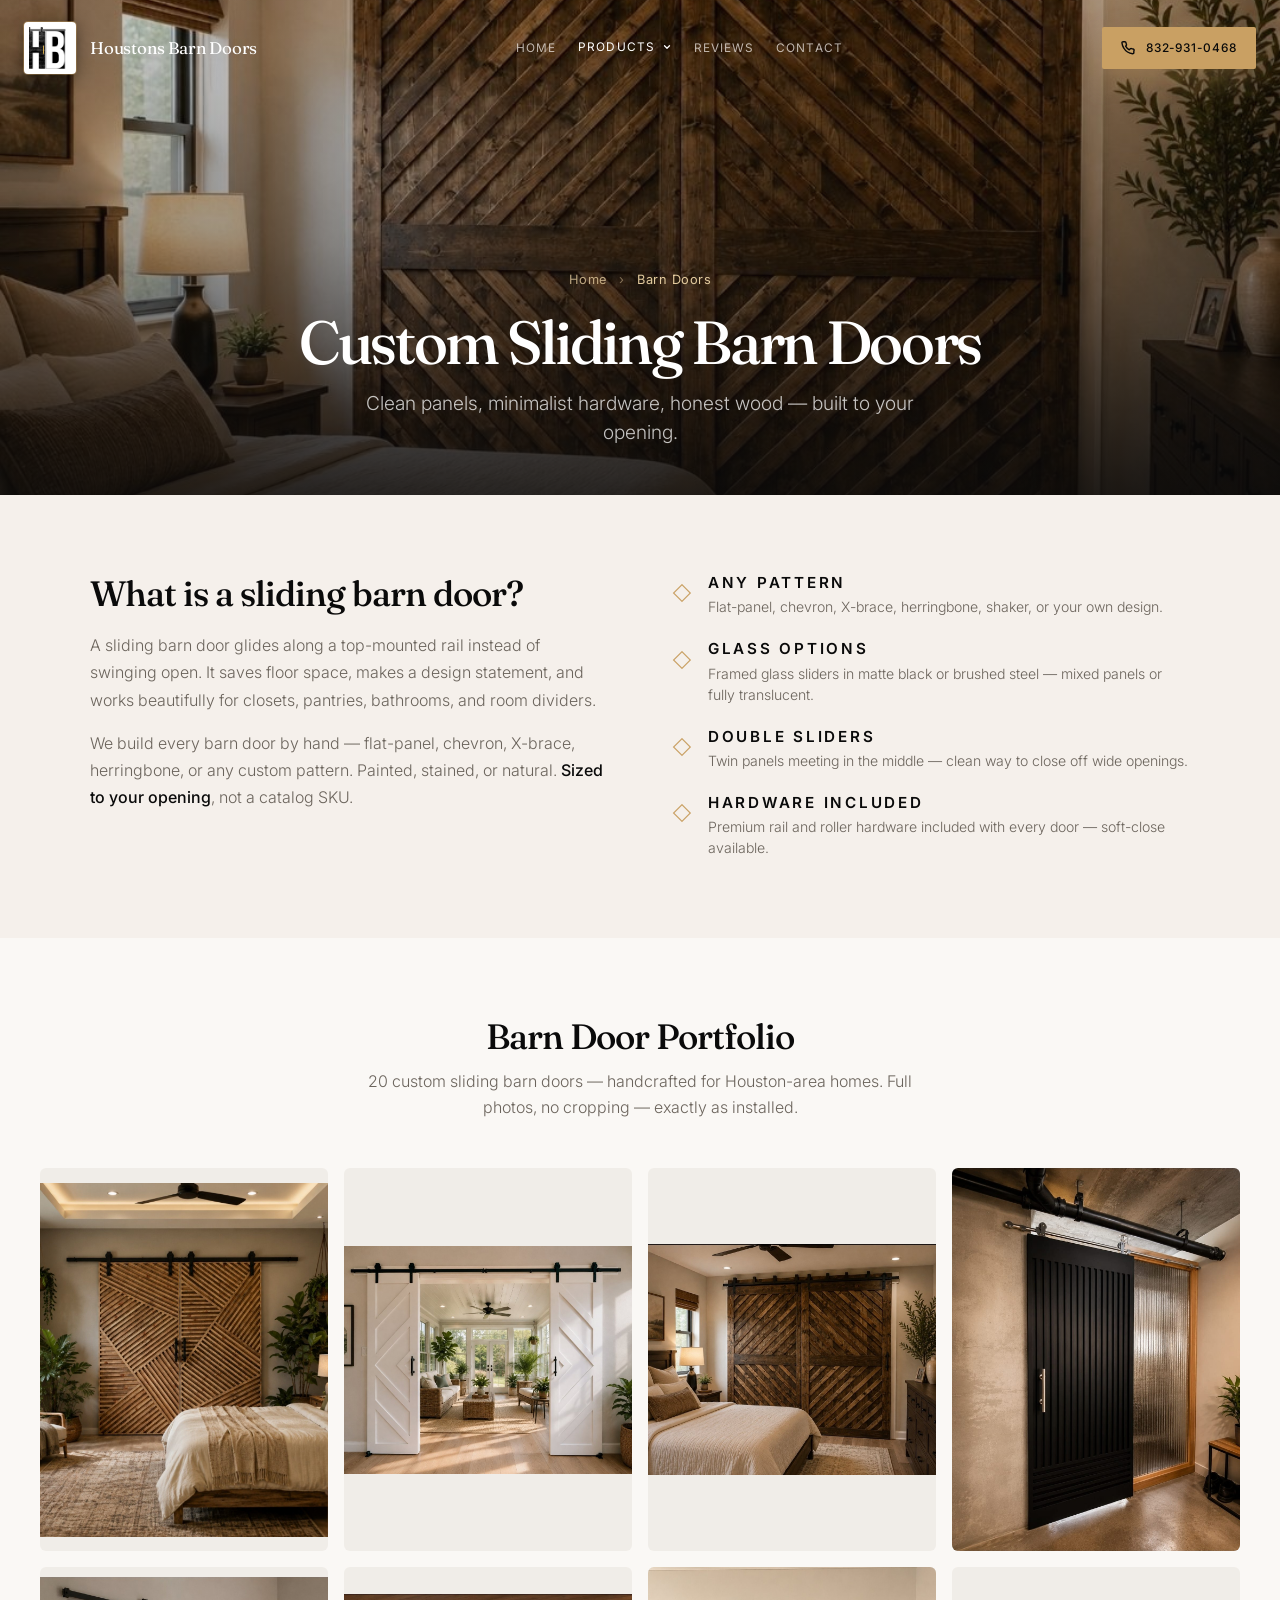
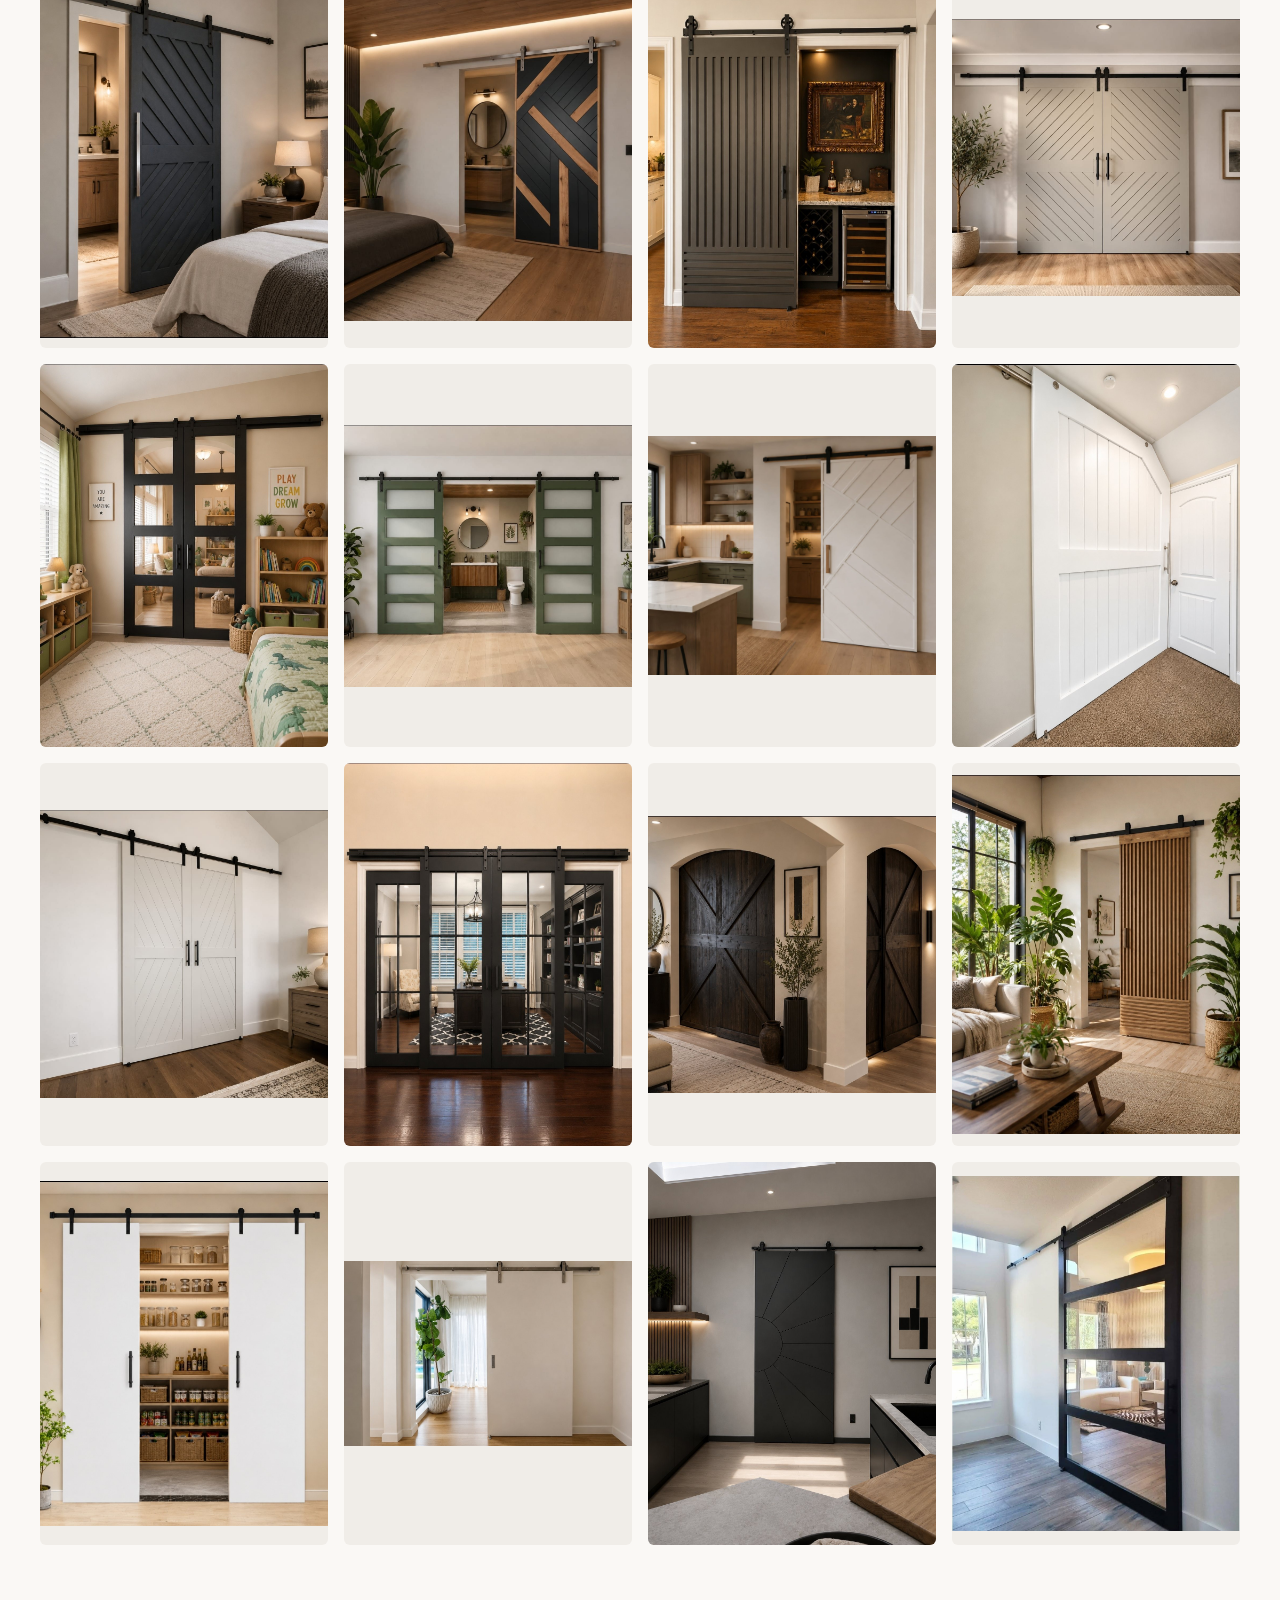
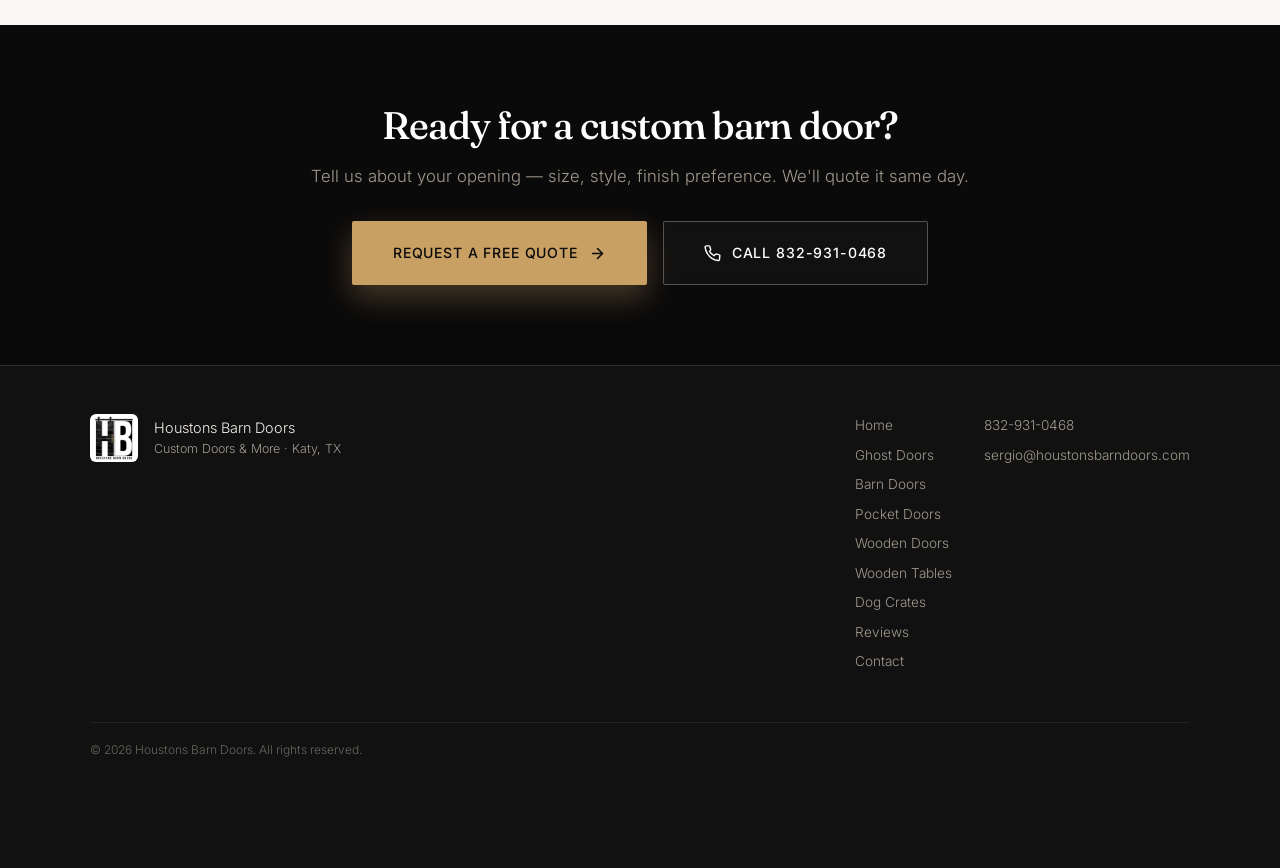
==== commit f86ae2f3: "feat: correct brand to "Houstons" and add a customer reviews section" ====
--- a/doors/barn-doors.html
+++ b/doors/barn-doors.html
@@ -3,11 +3,11 @@
 <head>
   <meta charset="UTF-8">
   <meta name="viewport" content="width=device-width, initial-scale=1.0">
-  <title>Custom Sliding Barn Doors | Houston's Barn Doors — Katy, TX</title>
+  <title>Custom Sliding Barn Doors | Houstons Barn Doors — Katy, TX</title>
   <meta name="description" content="Custom sliding barn doors — handcrafted in Katy, TX. Panel, glass, chevron, X-brace, or any design. Solid wood, built to your opening. Houston's premier barn door builder.">
   <meta name="theme-color" content="#0a0a0a">
 
-  <meta property="og:title" content="Custom Sliding Barn Doors — Houston's Barn Doors">
+  <meta property="og:title" content="Custom Sliding Barn Doors — Houstons Barn Doors">
   <meta property="og:description" content="Handcrafted sliding barn doors in Katy, TX. Panel, glass, or custom design. Solid wood, any size.">
   <meta property="og:type" content="website">
   <meta property="og:image" content="../assets/images/barn-doors/barn-3.jpg">
@@ -30,14 +30,14 @@
 
   <nav class="nav" id="nav">
     <div class="nav__inner">
-      <a href="../index.html" class="nav__logo" aria-label="Houston's Barn Doors home">
+      <a href="../index.html" class="nav__logo" aria-label="Houstons Barn Doors home">
         <span class="nav__mark" aria-hidden="true">
           <span class="nav__mark-crop">
             <img src="../assets/logo/hb-logo.jpg" alt="" class="nav__logo-img" width="52" height="52" fetchpriority="high">
           </span>
         </span>
         <span class="nav__wordmark">
-          <span class="nav__wordmark-primary">Houston's Barn Doors</span>
+          <span class="nav__wordmark-primary">Houstons Barn Doors</span>
           <span class="nav__wordmark-sub">Custom Doors &amp; More · Katy, TX</span>
         </span>
       </a>
@@ -57,6 +57,7 @@
             <a href="../doors/dog-crates.html">Dog Crates</a>
           </div>
         </div>
+        <a href="../index.html#reviews">Reviews</a>
         <a href="../index.html#contact">Contact</a>
       </div>
       <div class="nav__cta">
@@ -73,7 +74,7 @@
 
   <!-- HERO -->
   <header class="door-hero" id="top">
-    <div class="door-hero__bg" style="background-image: url('../assets/images/barn-doors/barn-3.jpg');" role="img" aria-label="Custom sliding barn doors by Houston's Barn Doors"></div>
+    <div class="door-hero__bg" style="background-image: url('../assets/images/barn-doors/barn-3.jpg');" role="img" aria-label="Custom sliding barn doors by Houstons Barn Doors"></div>
     <div class="door-hero__scrim"></div>
     <div class="door-hero__inner">
       <nav class="door-hero__breadcrumb" aria-label="Breadcrumb">
@@ -223,8 +224,8 @@
   <footer class="footer">
     <div class="footer__inner">
       <div class="footer__brand">
-        <img src="../assets/logo/hb-logo.jpg" alt="Houston's Barn Doors" class="footer__logo" width="48" height="48">
-        <p>Houston's Barn Doors<br><span class="footer__sub">Custom Doors &amp; More · Katy, TX</span></p>
+        <img src="../assets/logo/hb-logo.jpg" alt="Houstons Barn Doors" class="footer__logo" width="48" height="48">
+        <p>Houstons Barn Doors<br><span class="footer__sub">Custom Doors &amp; More · Katy, TX</span></p>
       </div>
       <div class="footer__links">
         <a href="../index.html">Home</a>
@@ -234,13 +235,14 @@
         <a href="../doors/wooden-doors.html">Wooden Doors</a>
         <a href="../doors/wooden-tables.html">Wooden Tables</a>
         <a href="../doors/dog-crates.html">Dog Crates</a>
+        <a href="../index.html#reviews">Reviews</a>
         <a href="../index.html#contact">Contact</a>
       </div>
       <div class="footer__contact">
         <a href="tel:8329310468">832-931-0468</a>
         <a href="mailto:sergio@houstonsbarndoors.com">sergio@houstonsbarndoors.com</a>
       </div>
-      <p class="footer__copy">&copy; 2026 Houston's Barn Doors. All rights reserved.</p>
+      <p class="footer__copy">&copy; 2026 Houstons Barn Doors. All rights reserved.</p>
     </div>
   </footer>
 
--- a/styles.css
+++ b/styles.css
@@ -1,5 +1,5 @@
 /* ============================================================
-   HOUSTON'S BARN DOORS — LUXURY REDESIGN
+   Houstons Barn Doors — LUXURY REDESIGN
    Black · white · brass gold (matches the HB barn-rail mark)
    Cinematic scroll · full-screen ghost door hero
    ============================================================ */
@@ -944,6 +944,63 @@
 .craft__list { display: flex; flex-direction: column; gap: 16px; margin: 32px 0 40px; }
 .craft__list li { display: flex; gap: 15px; align-items: flex-start; font-size: 0.97rem; color: var(--muted); line-height: 1.72; font-weight: 300; }
 .craft__check { color: var(--sand); flex-shrink: 0; font-size: 0.9rem; line-height: 1.9; }
+
+/* ============================================================ REVIEWS */
+.reviews { background: var(--bg-2, var(--bg)); }
+
+.reviews__grid {
+  display: grid;
+  grid-template-columns: repeat(3, 1fr);
+  gap: clamp(20px, 2.4vw, 34px);
+}
+
+.reviews__card {
+  display: flex;
+  flex-direction: column;
+  align-items: flex-start;
+  gap: 14px;
+  padding: clamp(28px, 3vw, 40px);
+  background: #fff;
+  border: 1px solid var(--line, rgba(0, 0, 0, 0.08));
+  border-radius: var(--radius-md);
+  transition: box-shadow 260ms ease, transform 260ms ease;
+}
+
+.reviews__card:hover {
+  box-shadow: 0 22px 48px rgba(0, 0, 0, 0.08);
+  transform: translateY(-3px);
+}
+
+.reviews__icon {
+  display: inline-flex;
+  align-items: center;
+  justify-content: center;
+  width: 46px;
+  height: 46px;
+  border-radius: 50%;
+  background: var(--accent-3);
+  color: var(--accent-2);
+  flex: none;
+}
+
+.reviews__card h3 {
+  font-size: clamp(1.12rem, 1.5vw, 1.3rem);
+  font-weight: 500;
+  margin: 0;
+}
+
+.reviews__card p {
+  color: var(--muted);
+  font-size: 0.98rem;
+  margin: 0;
+  flex: 1 1 auto;
+}
+
+.reviews__card .btn { margin-top: 6px; }
+
+@media (max-width: 900px) {
+  .reviews__grid { grid-template-columns: 1fr; }
+}
 
 /* ============================================================ CTA STRIP */
 .cta-strip {
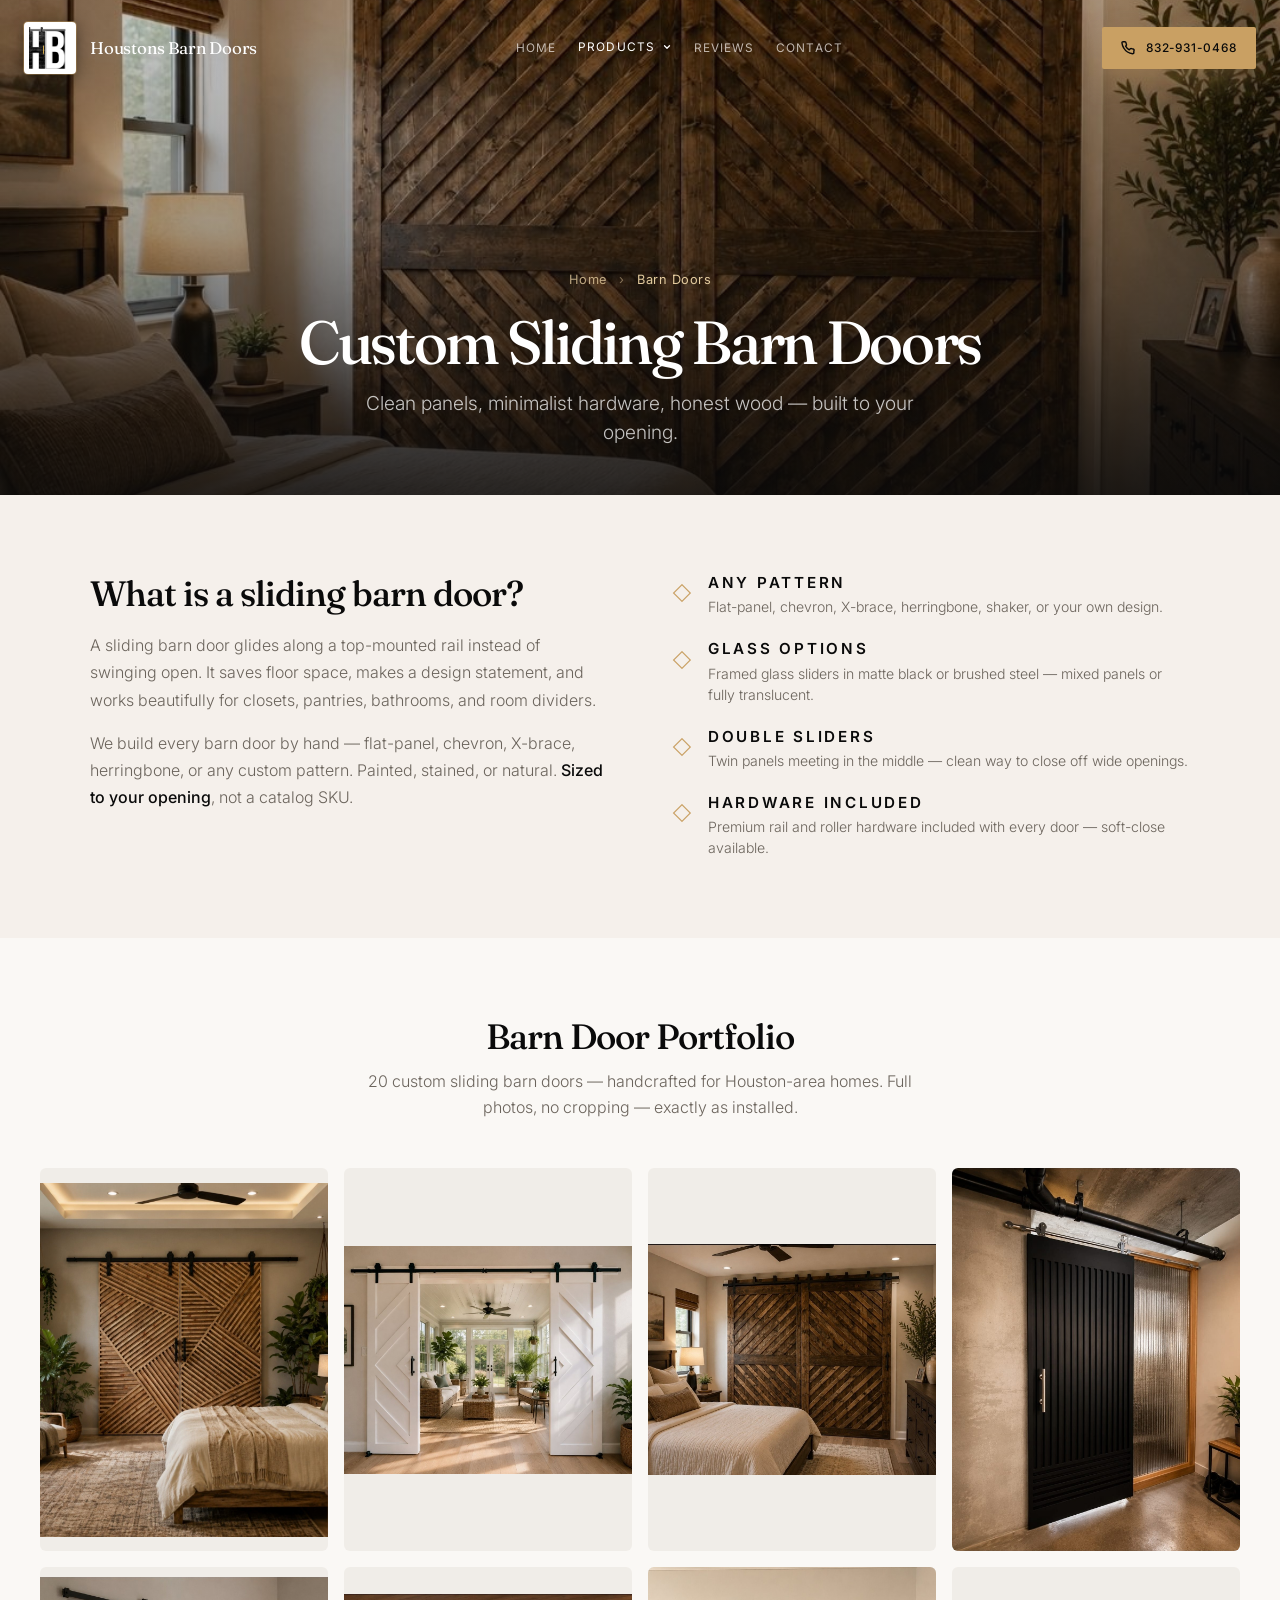
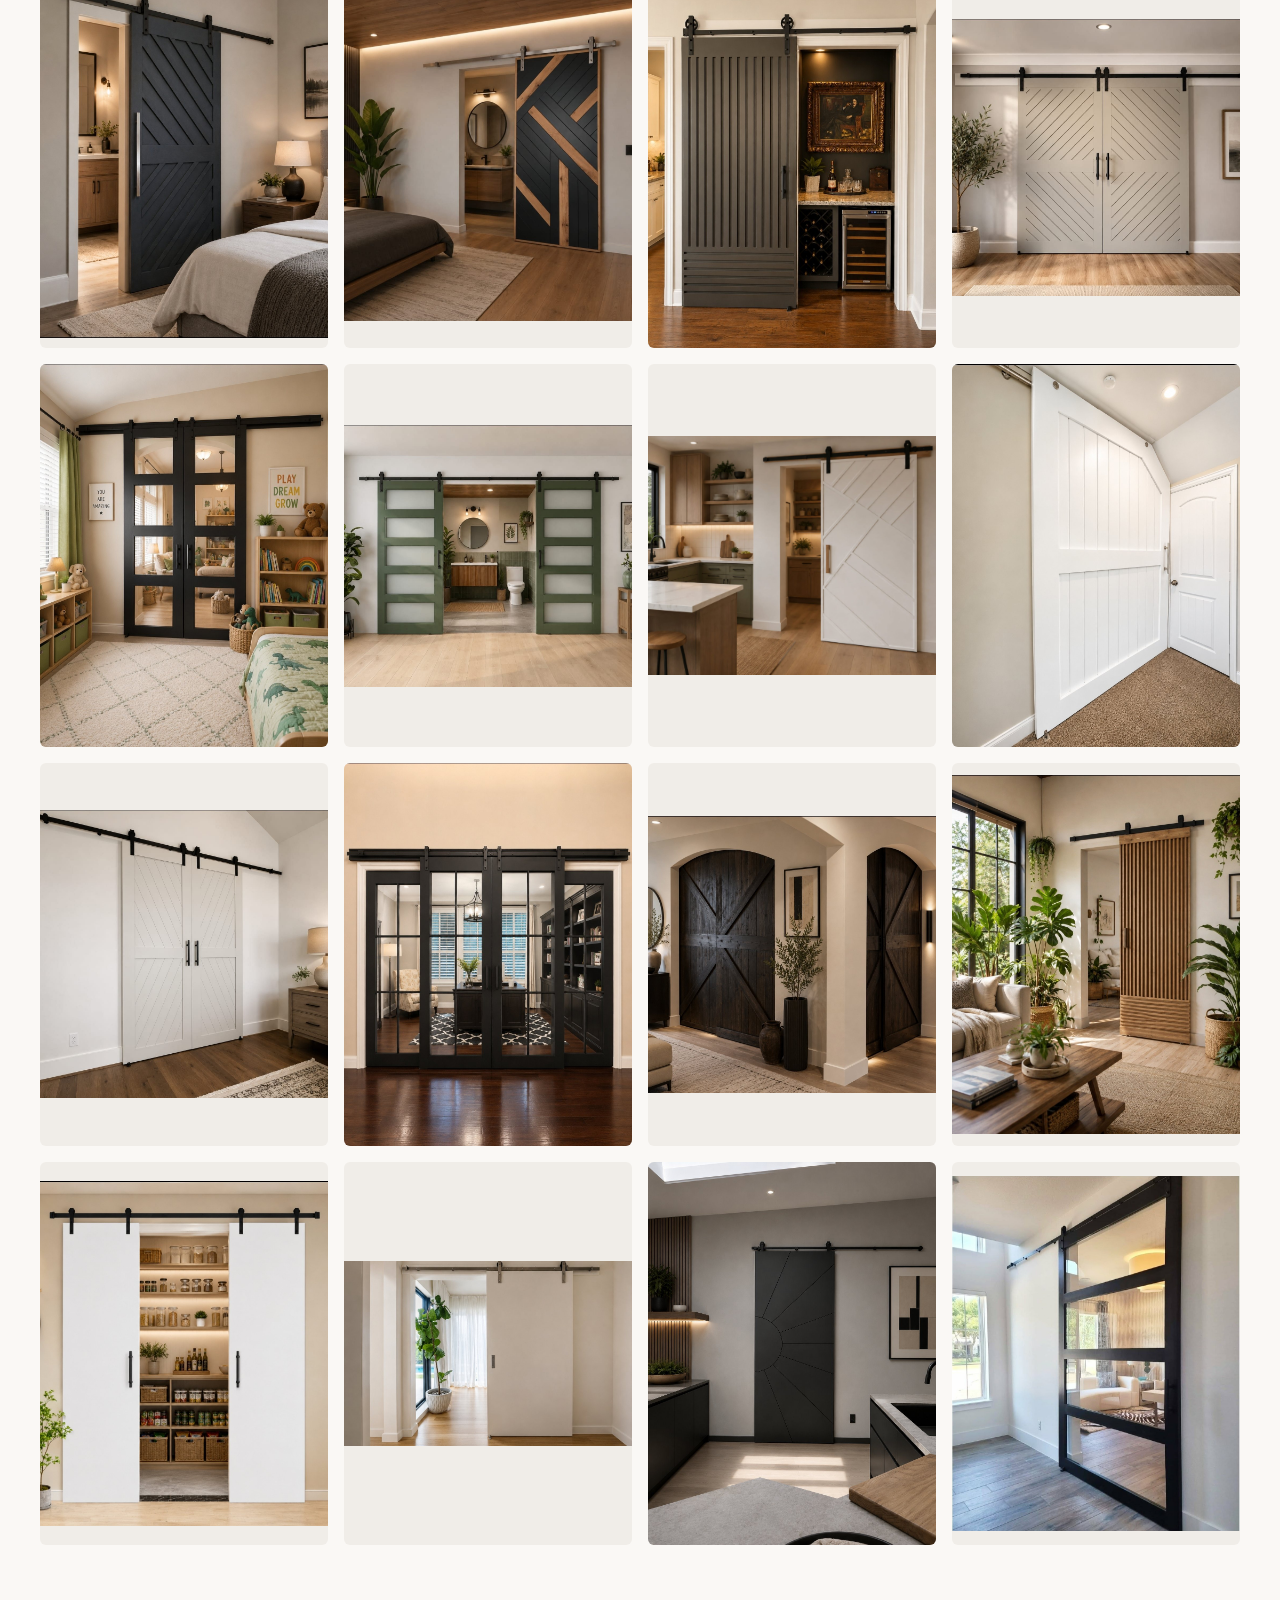
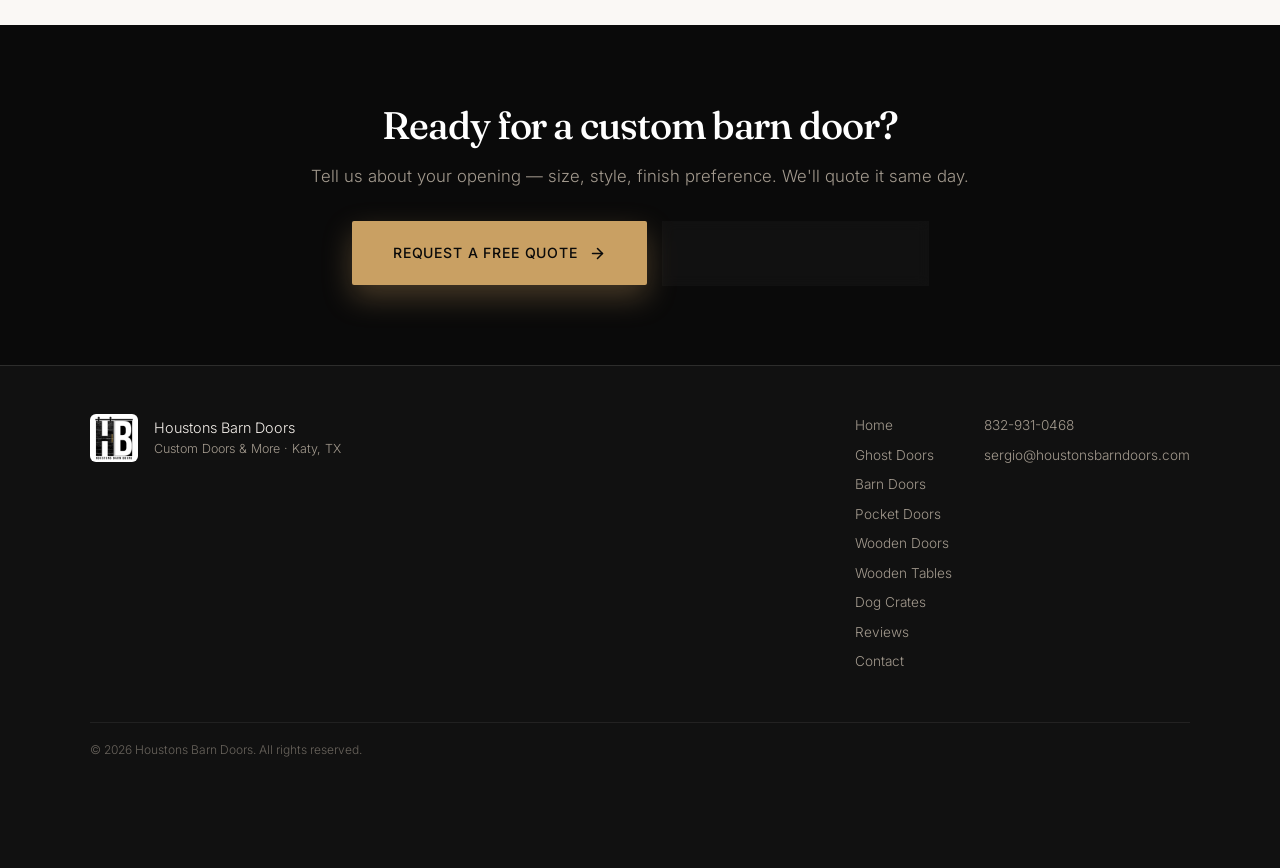
==== commit e302cd7b: "fix(seo): add canonical URLs + block indexing of the vercel.app mirror" ====
--- a/doors/barn-doors.html
+++ b/doors/barn-doors.html
@@ -10,7 +10,9 @@
   <meta property="og:title" content="Custom Sliding Barn Doors — Houstons Barn Doors">
   <meta property="og:description" content="Handcrafted sliding barn doors in Katy, TX. Panel, glass, or custom design. Solid wood, any size.">
   <meta property="og:type" content="website">
-  <meta property="og:image" content="../assets/images/barn-doors/barn-3.jpg">
+  <link rel="canonical" href="https://www.houstonsbarndoors.com/doors/barn-doors.html">
+  <meta property="og:url" content="https://www.houstonsbarndoors.com/doors/barn-doors.html">
+  <meta property="og:image" content="https://www.houstonsbarndoors.com/assets/images/barn-doors/barn-3.jpg">
 
   <!-- Preload hero image -->
   <link rel="preload" as="image" href="../assets/images/barn-doors/barn-3.jpg" fetchpriority="high">
--- a/styles.css
+++ b/styles.css
@@ -22,6 +22,13 @@
   --gold-dark:     #a07840;
   --gold-tint:     #e3cb9f;
   --gold-rgb:      201, 160, 99;
+
+  /* Accessible gold for TEXT on light backgrounds. --gold is 2.42:1 on white
+     and --gold-dark only reaches ~4.0:1, both below the 4.5:1 WCAG AA floor
+     for normal-size text. This bronze clears AA on white and on --off-white
+     while still reading as the brand gold. Use --gold for large display type,
+     icons, rules and fills; use this for body-size gold text. */
+  --gold-ink:      #8a6531;
 
   --sand:          var(--gold);
   --sand-2:        var(--gold);
@@ -139,7 +146,7 @@
   font-size: 0.68rem;
   letter-spacing: 0.3em;
   text-transform: uppercase;
-  color: var(--muted-2);
+  color: var(--muted);
   font-weight: 500;
   margin: 0 0 26px;
 }
@@ -259,6 +266,16 @@
 }
 
 .nav__wordmark { display: flex; flex-direction: column; line-height: 1.15; white-space: nowrap; }
+
+/* Pre-existing on main: at <=359px the logo (201px) + call button + hamburger
+   exceed the nav, pushing ~17px of the hamburger outside the viewport where
+   html/body overflow-x: hidden silently clips it. The wordmark is nowrap and
+   neither flex child shrinks, so nothing gives. Drop to the mark alone — the
+   <a aria-label> still announces "Houstons Barn Doors home", and this keeps
+   the tel: button, which is the nav's only one-tap call affordance. */
+@media (max-width: 359px) {
+  .nav__wordmark { display: none; }
+}
 .nav__wordmark-primary {
   font-family: var(--serif);
   font-size: 1.06rem;
@@ -415,7 +432,8 @@
 .hero__bg {
   position: fixed;
   inset: 0;
-  background-image: url("assets/images/ghost-door-hero-ai.jpg");
+  /* Fallback only — index.html sets the real hero inline. Kept in sync with it (ghost-5). */
+  background-image: url("assets/images/ghost-doors/ghost-5.jpg");
   background-size: cover;
   /* centered (not top-weighted) + no extra zoom, so the image isn't cut off top/bottom (Paula's feedback 9/8) */
   background-position: center center;
@@ -424,6 +442,27 @@
   z-index: -2;
   will-change: transform;
   transform: scale(1.0);
+}
+
+/* A11y fix: the hero's parallax layers (.hero__bg and .hero__scrim) are
+   position: fixed. .hero sets overflow: hidden, but it has no transform /
+   filter / will-change of its own, so it does NOT establish a containing
+   block for fixed descendants — the layers escape and cover the whole
+   viewport at every scroll position.
+
+   On top of that, .hero is positioned (relative) while the page content is
+   static, so the hero photo and its dark scrim paint in a LATER layer than
+   every following section's background. The result: "What we build" rendered
+   near-black body text directly over a dark photo, which is what prompted
+   this fix.
+
+   Lifting the content into the positioned layer restores the correct order.
+   Both are siblings of the nav (z-index 100) and the lightbox (z-index 1000),
+   which sit outside <main>, so neither gets trapped beneath this. */
+#main,
+.footer {
+  position: relative;
+  z-index: 1;
 }
 
 .hero__scrim {
@@ -502,6 +541,36 @@
   display: flex; flex-wrap: wrap; gap: 16px; justify-content: center;
   animation: heroIn 1200ms var(--ease) both;
   animation-delay: 520ms;
+}
+
+/* Shipping note. Scoped with :has() so the other pages' heroes, which have no
+   shipping line, keep the original 48px lede spacing untouched. */
+.hero__lede:has(+ .hero__ship) { margin-bottom: 22px; }
+
+.hero__ship {
+  display: inline-flex;
+  align-items: center;
+  gap: 10px;
+  max-width: 700px;
+  margin: 0 auto 40px;
+  padding: 10px 18px;
+  border: 1px solid rgba(245, 240, 235, 0.28);
+  border-radius: 999px;
+  background: rgba(0, 0, 0, 0.22);
+  color: rgba(245, 240, 235, 0.92);
+  font-size: clamp(0.87rem, 1.1vw, 0.97rem);
+  font-weight: 300;
+  line-height: 1.45;
+  text-align: left;
+  text-shadow: 0 2px 18px rgba(0, 0, 0, 0.5);
+  animation: heroIn 1200ms var(--ease) both;
+  animation-delay: 450ms;
+}
+
+.hero__ship svg { flex: none; color: var(--gold-light, #d9b98a); }
+
+@media (max-width: 560px) {
+  .hero__ship { padding: 10px 15px; border-radius: 16px; }
 }
 
 @keyframes heroIn {
@@ -943,63 +1012,92 @@
 }
 .craft__list { display: flex; flex-direction: column; gap: 16px; margin: 32px 0 40px; }
 .craft__list li { display: flex; gap: 15px; align-items: flex-start; font-size: 0.97rem; color: var(--muted); line-height: 1.72; font-weight: 300; }
-.craft__check { color: var(--sand); flex-shrink: 0; font-size: 0.9rem; line-height: 1.9; }
+.craft__check { color: var(--gold-ink); flex-shrink: 0; font-size: 0.9rem; line-height: 1.9; }
 
 /* ============================================================ REVIEWS */
 .reviews { background: var(--bg-2, var(--bg)); }
 
 .reviews__grid {
   display: grid;
-  grid-template-columns: repeat(3, 1fr);
+  /* auto-fit with a min track lets the grid pick its own column count. A fixed
+     repeat(N, 1fr) overflowed and silently clipped the last card on some
+     widths, because 1fr floors at min-content and html/body use
+     overflow-x: hidden. min(282px, 100%) keeps it safe on narrow viewports. */
+  grid-template-columns: repeat(auto-fit, minmax(min(282px, 100%), 1fr));
   gap: clamp(20px, 2.4vw, 34px);
 }
 
-.reviews__card {
+/* Four quotes read better as a balanced 2x2 than as 3 + a lone orphan.
+   minmax(0, 1fr) rather than plain 1fr: a bare 1fr floors at min-content,
+   which is what overflowed this grid before. */
+@media (min-width: 900px) {
+  .reviews__grid { grid-template-columns: repeat(2, minmax(0, 1fr)); }
+}
+
+/* Verbatim customer reviews carried over from the previous site. Deliberately
+   unattributed — the source copy had no names, and inventing them is worse
+   than leaving them anonymous. */
+.reviews__quote {
   display: flex;
-  flex-direction: column;
-  align-items: flex-start;
-  gap: 14px;
-  padding: clamp(28px, 3vw, 40px);
+  margin: 0;
+  padding: clamp(28px, 3vw, 38px);
   background: #fff;
   border: 1px solid var(--line, rgba(0, 0, 0, 0.08));
   border-radius: var(--radius-md);
   transition: box-shadow 260ms ease, transform 260ms ease;
 }
 
-.reviews__card:hover {
+.reviews__quote:hover {
   box-shadow: 0 22px 48px rgba(0, 0, 0, 0.08);
   transform: translateY(-3px);
 }
 
-.reviews__icon {
-  display: inline-flex;
-  align-items: center;
-  justify-content: center;
-  width: 46px;
-  height: 46px;
-  border-radius: 50%;
-  background: var(--accent-3);
+.reviews__quote blockquote {
+  position: relative;
+  margin: 0;
+  padding-top: 30px;
+  color: var(--muted);
+  font-size: 1rem;
+  line-height: 1.72;
+}
+
+.reviews__quote blockquote::before {
+  content: "\201C";
+  position: absolute;
+  top: -14px;
+  left: -4px;
   color: var(--accent-2);
-  flex: none;
-}
-
-.reviews__card h3 {
-  font-size: clamp(1.12rem, 1.5vw, 1.3rem);
-  font-weight: 500;
-  margin: 0;
-}
-
-.reviews__card p {
+  font-family: Georgia, "Times New Roman", serif;
+  font-size: 4rem;
+  line-height: 1;
+  opacity: 0.35;
+}
+
+.reviews__note {
+  max-width: 60ch;
+  margin: clamp(26px, 3vw, 38px) 0 0;
   color: var(--muted);
-  font-size: 0.98rem;
-  margin: 0;
-  flex: 1 1 auto;
-}
-
-.reviews__card .btn { margin-top: 6px; }
-
-@media (max-width: 900px) {
-  .reviews__grid { grid-template-columns: 1fr; }
+  font-size: 0.95rem;
+}
+
+.reviews__actions {
+  display: flex;
+  flex-wrap: wrap;
+  gap: 14px;
+  margin-top: 20px;
+}
+
+/* No shared .btn--ghost exists; .btn--ghost-light is for dark backgrounds
+   only, and this section sits on --bg-2. */
+.reviews__actions .btn--ghost {
+  background: transparent;
+  border: 1px solid var(--charcoal);
+  color: var(--charcoal);
+}
+
+.reviews__actions .btn--ghost:hover {
+  background: var(--charcoal);
+  color: var(--off-white);
 }
 
 /* ============================================================ CTA STRIP */
--- a/door-page.css
+++ b/door-page.css
@@ -572,7 +572,7 @@
   font-family: var(--sans);
   font-size: 0.85rem;
   font-weight: 600;
-  color: var(--gold);
+  color: var(--gold-ink);
   display: inline-flex;
   align-items: center;
   gap: 0.4rem;
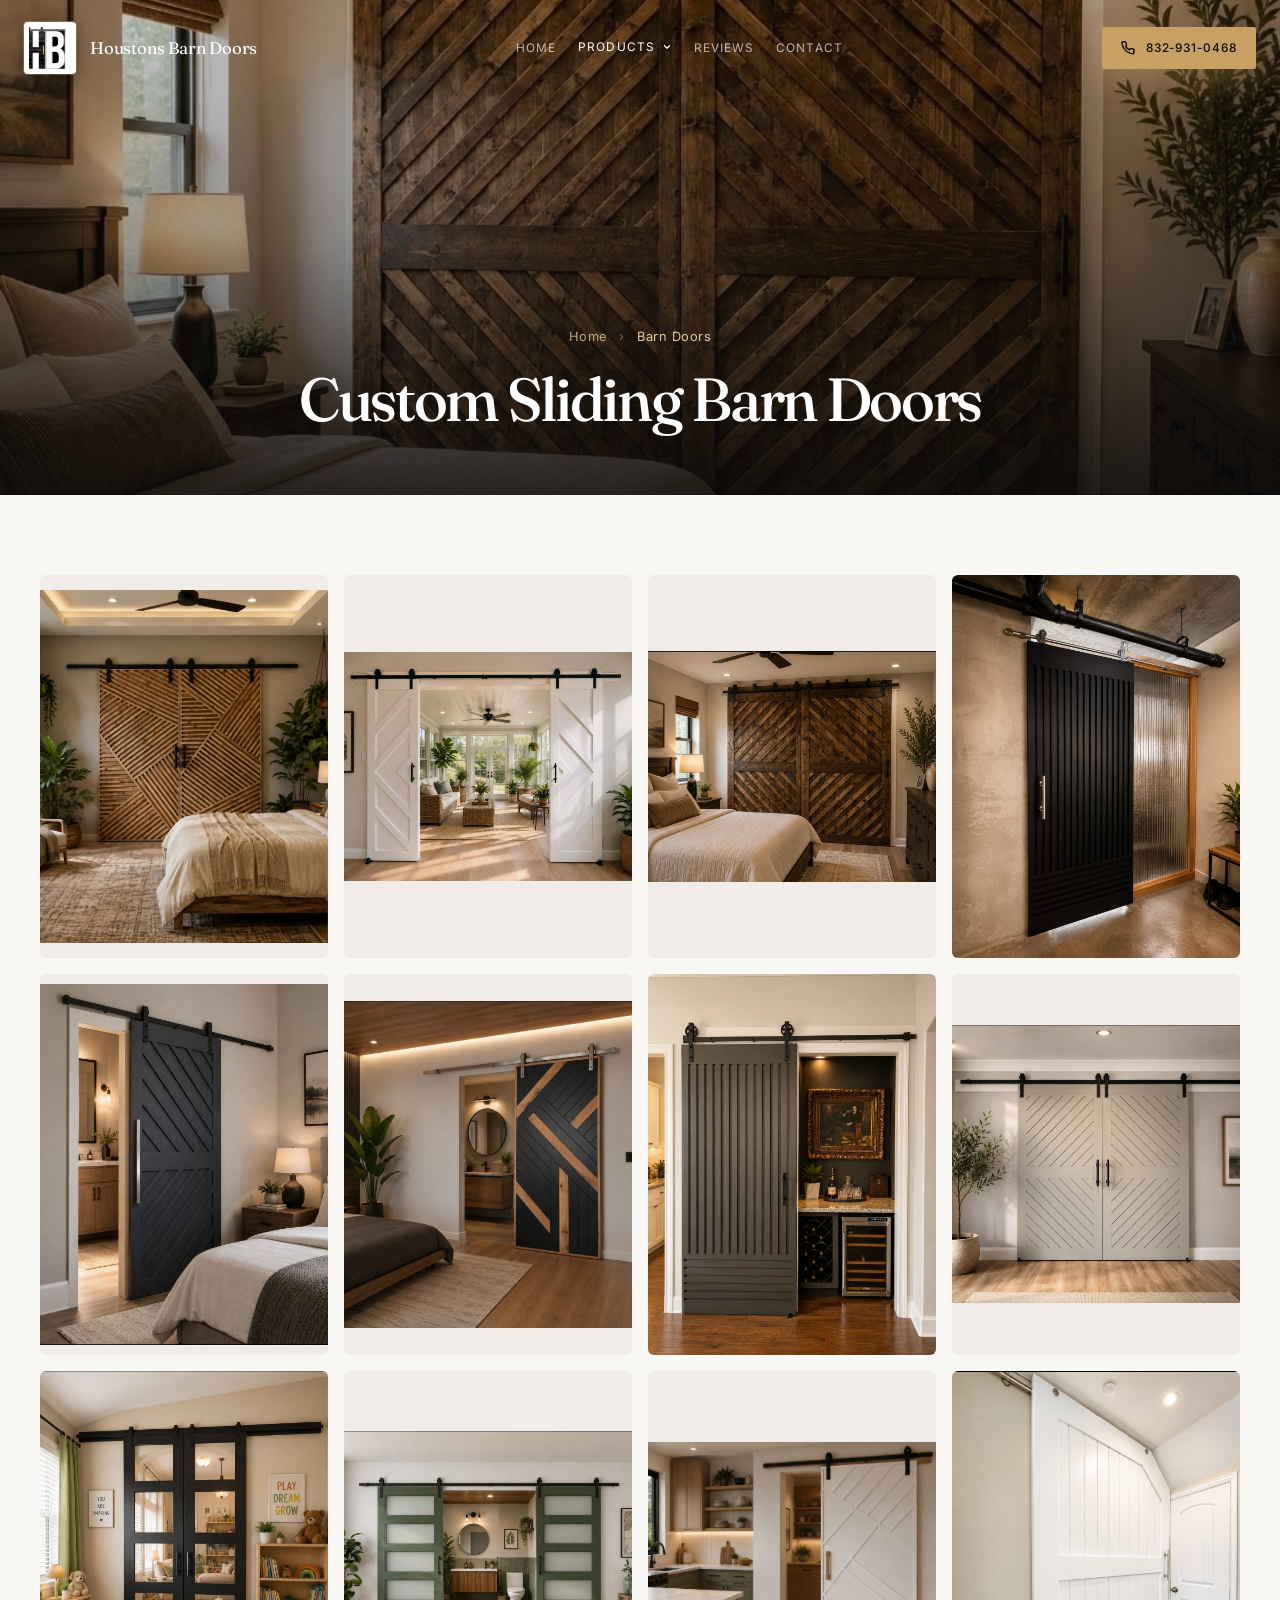
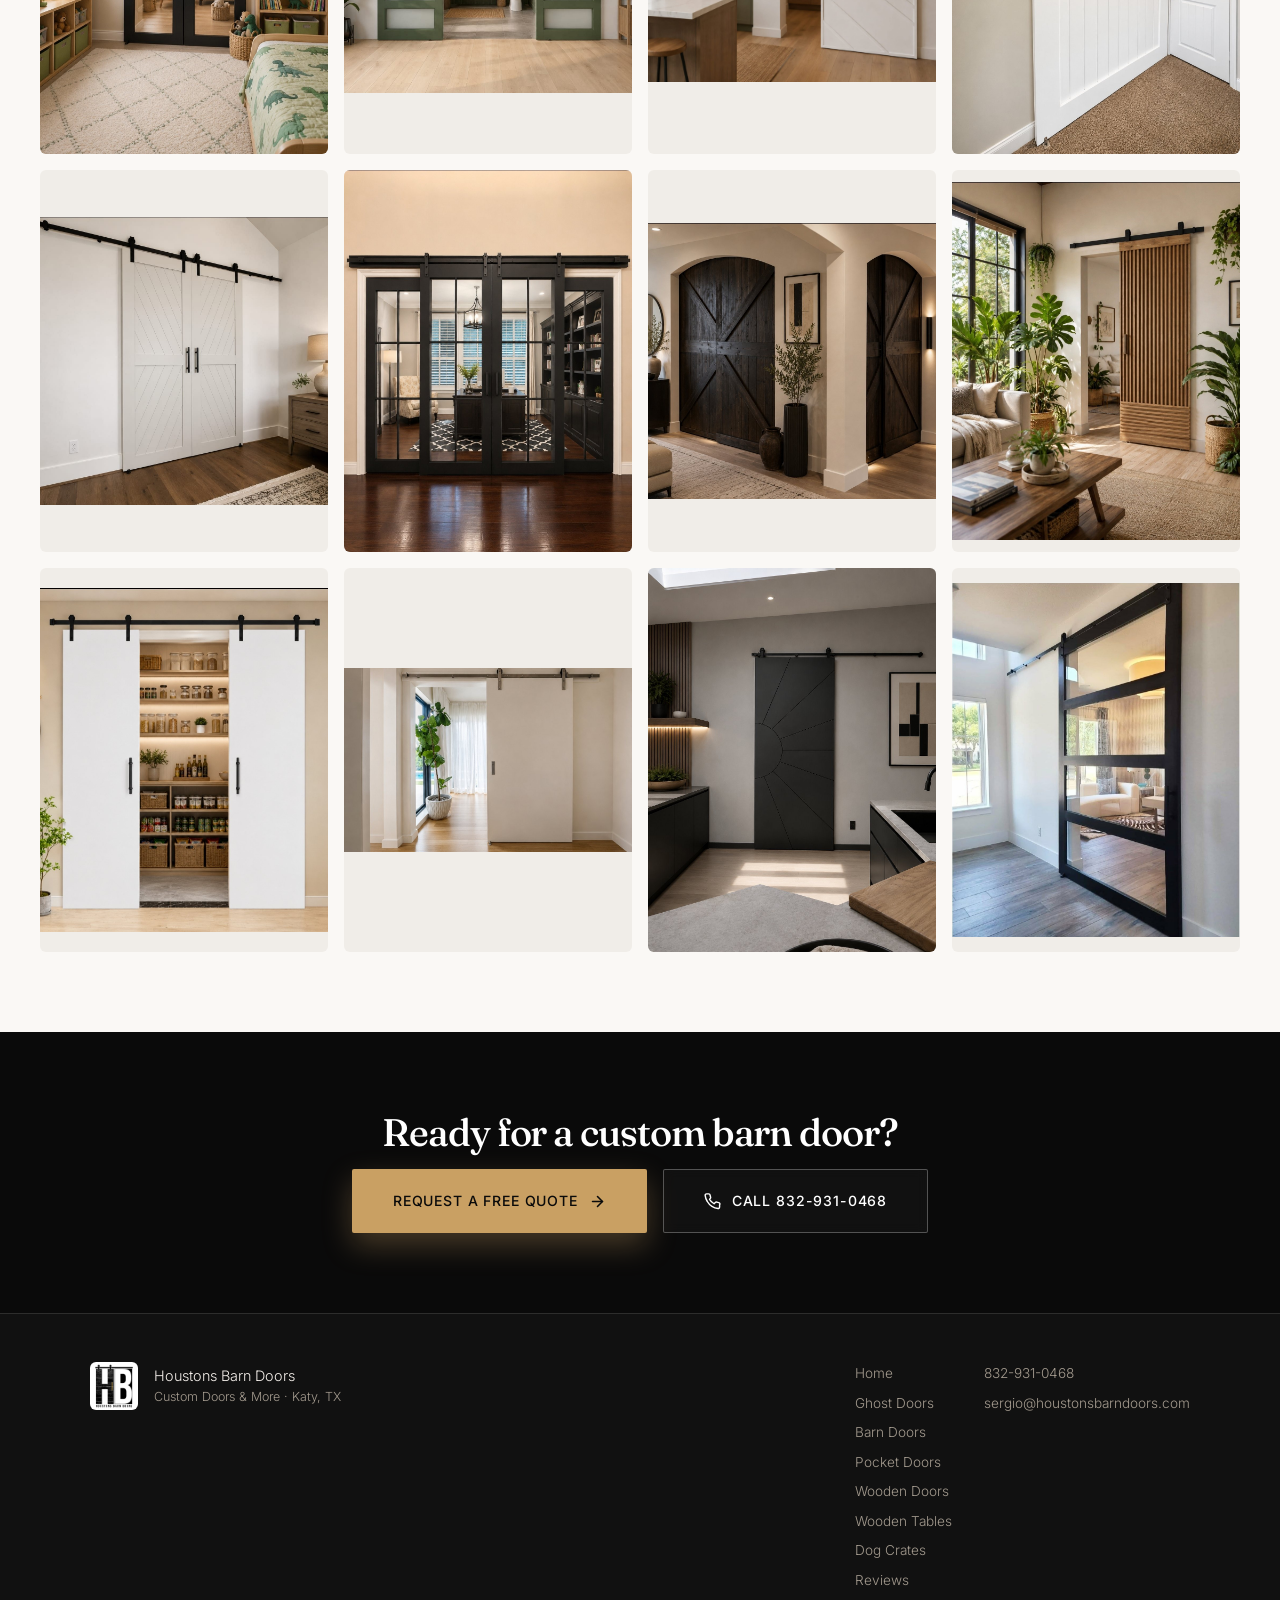
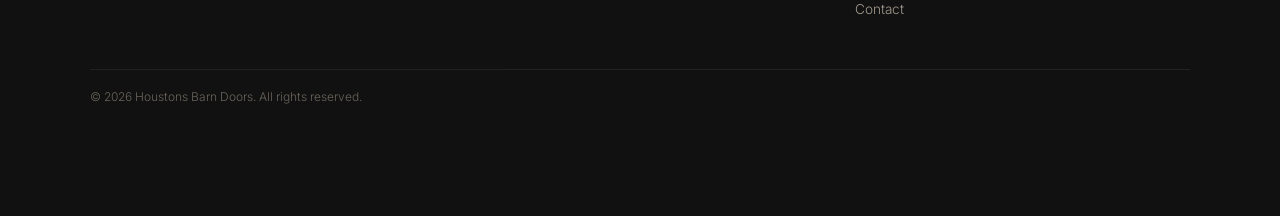
==== commit 202e6921: "feat: make product-line pages photo-first (remove descriptive copy)" ====
--- a/doors/barn-doors.html
+++ b/doors/barn-doors.html
@@ -85,59 +85,14 @@
         <span>Barn Doors</span>
       </nav>
       <h1 class="door-hero__title">Custom Sliding Barn Doors</h1>
-      <p class="door-hero__subtitle">Clean panels, minimalist hardware, honest wood — built to your opening.</p>
     </div>
   </header>
 
   <main id="main">
-
-    <section class="door-explainer">
-      <div class="door-explainer__inner">
-        <div class="door-explainer__content" data-aos="fade-up">
-          <h2>What is a sliding barn door?</h2>
-          <p>A sliding barn door glides along a top-mounted rail instead of swinging open. It saves floor space, makes a design statement, and works beautifully for closets, pantries, bathrooms, and room dividers.</p>
-          <p>We build every barn door by hand — flat-panel, chevron, X-brace, herringbone, or any custom pattern. Painted, stained, or natural. <strong>Sized to your opening</strong>, not a catalog SKU.</p>
-        </div>
-        <div class="door-explainer__highlights" data-aos="fade-up" data-aos-delay="100">
-          <div class="door-explainer__highlight">
-            <span class="door-explainer__icon" aria-hidden="true">◇</span>
-            <div>
-              <h4>Any pattern</h4>
-              <p>Flat-panel, chevron, X-brace, herringbone, shaker, or your own design.</p>
-            </div>
-          </div>
-          <div class="door-explainer__highlight">
-            <span class="door-explainer__icon" aria-hidden="true">◇</span>
-            <div>
-              <h4>Glass options</h4>
-              <p>Framed glass sliders in matte black or brushed steel — mixed panels or fully translucent.</p>
-            </div>
-          </div>
-          <div class="door-explainer__highlight">
-            <span class="door-explainer__icon" aria-hidden="true">◇</span>
-            <div>
-              <h4>Double sliders</h4>
-              <p>Twin panels meeting in the middle — clean way to close off wide openings.</p>
-            </div>
-          </div>
-          <div class="door-explainer__highlight">
-            <span class="door-explainer__icon" aria-hidden="true">◇</span>
-            <div>
-              <h4>Hardware included</h4>
-              <p>Premium rail and roller hardware included with every door — soft-close available.</p>
-            </div>
-          </div>
-        </div>
-      </div>
-    </section>
 
     <!-- ============================================================ GALLERY -->
     <section class="door-gallery" id="gallery">
       <div class="door-gallery__inner">
-        <header class="door-gallery__header" data-aos="fade-up">
-          <h2>Barn Door Portfolio</h2>
-          <p>20 custom sliding barn doors — handcrafted for Houston-area homes. Full photos, no cropping — exactly as installed.</p>
-        </header>
 
         <div class="door-gallery__grid" data-aos="fade-up">
           <a class="door-gallery__item" href="../assets/images/barn-doors/barn-1.jpg" data-caption="Custom sliding barn door — handcrafted in Katy, TX">
@@ -208,7 +163,6 @@
     <section class="door-cta">
       <div class="door-cta__inner" data-aos="fade-up">
         <h2>Ready for a custom barn door?</h2>
-        <p>Tell us about your opening — size, style, finish preference. We'll quote it same day.</p>
         <div class="door-cta__actions">
           <a href="../index.html#contact" class="btn btn--accent btn--lg">Request a Free Quote
             <svg xmlns="http://www.w3.org/2000/svg" width="17" height="17" viewBox="0 0 24 24" fill="none" stroke="currentColor" stroke-width="2.2" stroke-linecap="round" stroke-linejoin="round" aria-hidden="true"><line x1="5" y1="12" x2="19" y2="12"/><polyline points="12 5 19 12 12 19"/></svg>
@@ -248,7 +202,6 @@
     </div>
   </footer>
 
-
   <!-- Lightbox -->
   <div class="lightbox" id="lightbox" role="dialog" aria-modal="true" aria-label="Image viewer" hidden>
     <button class="lightbox__close" aria-label="Close">&times;</button>
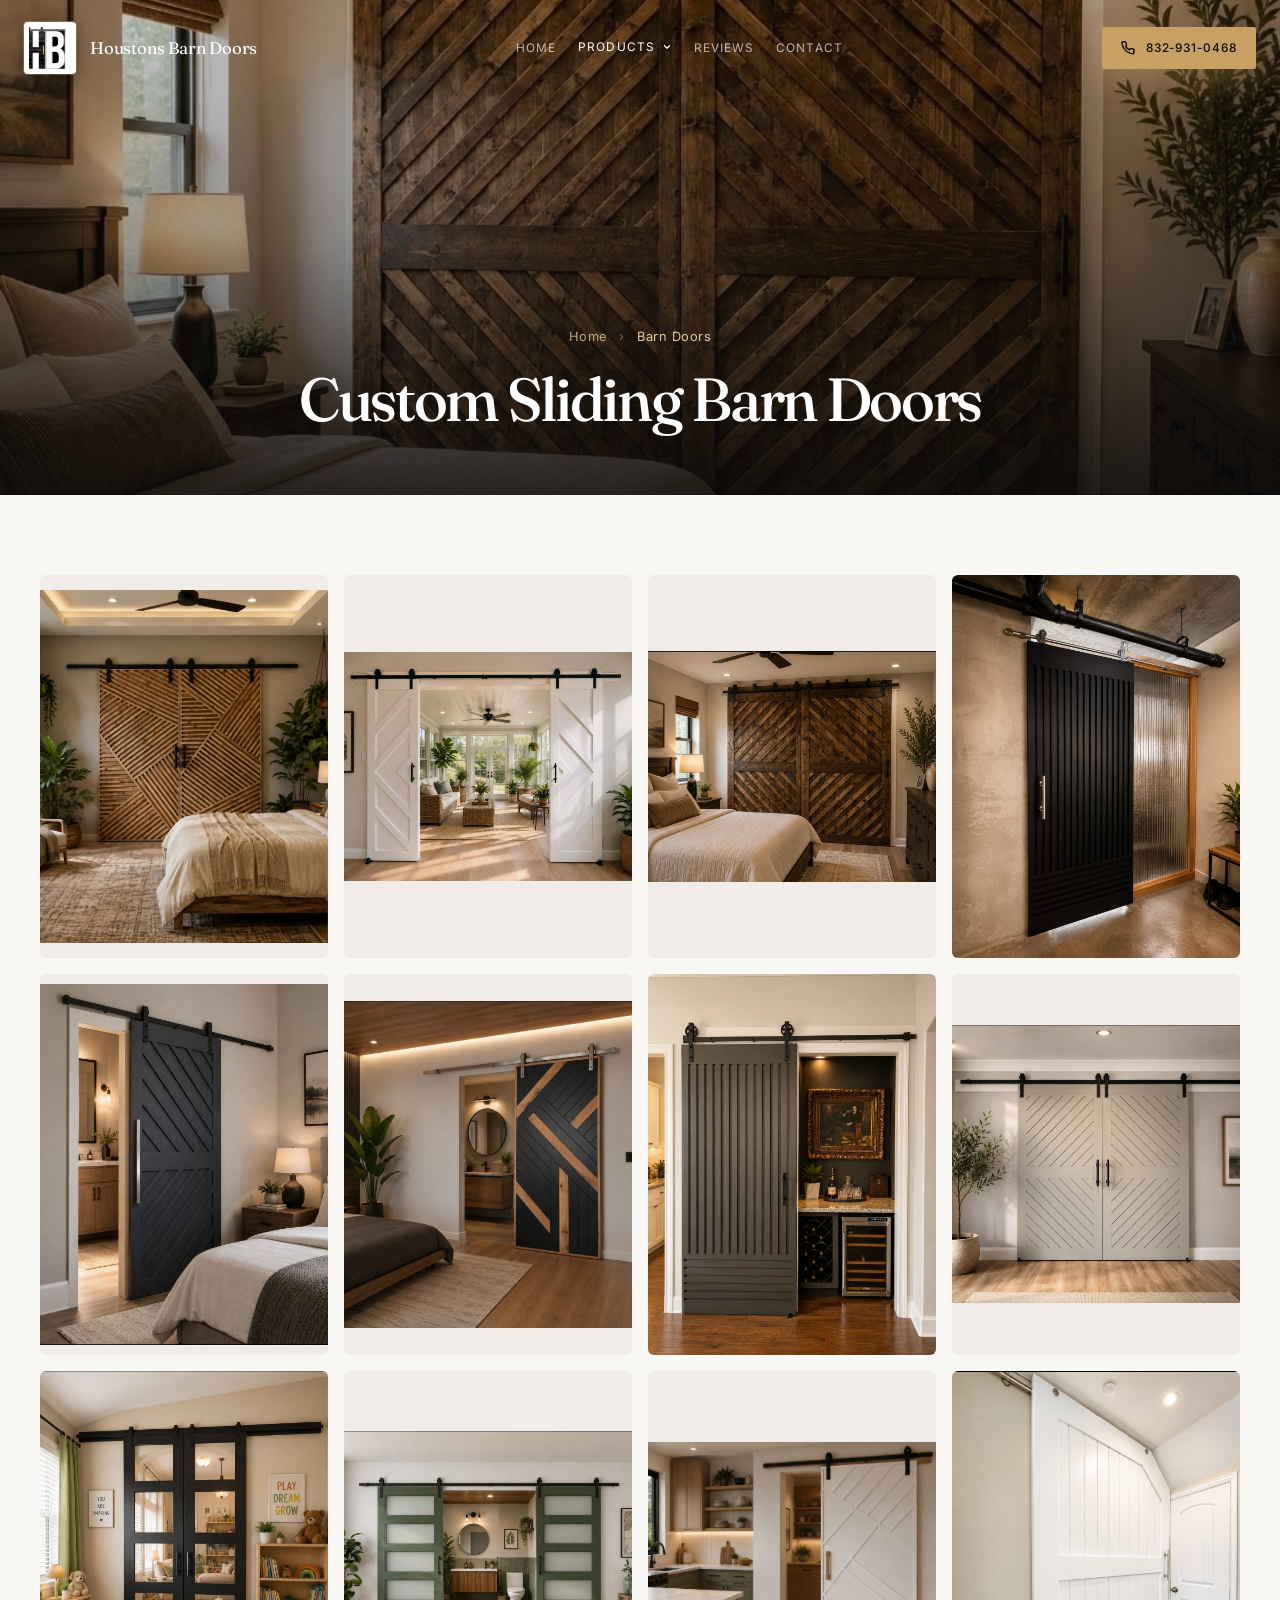
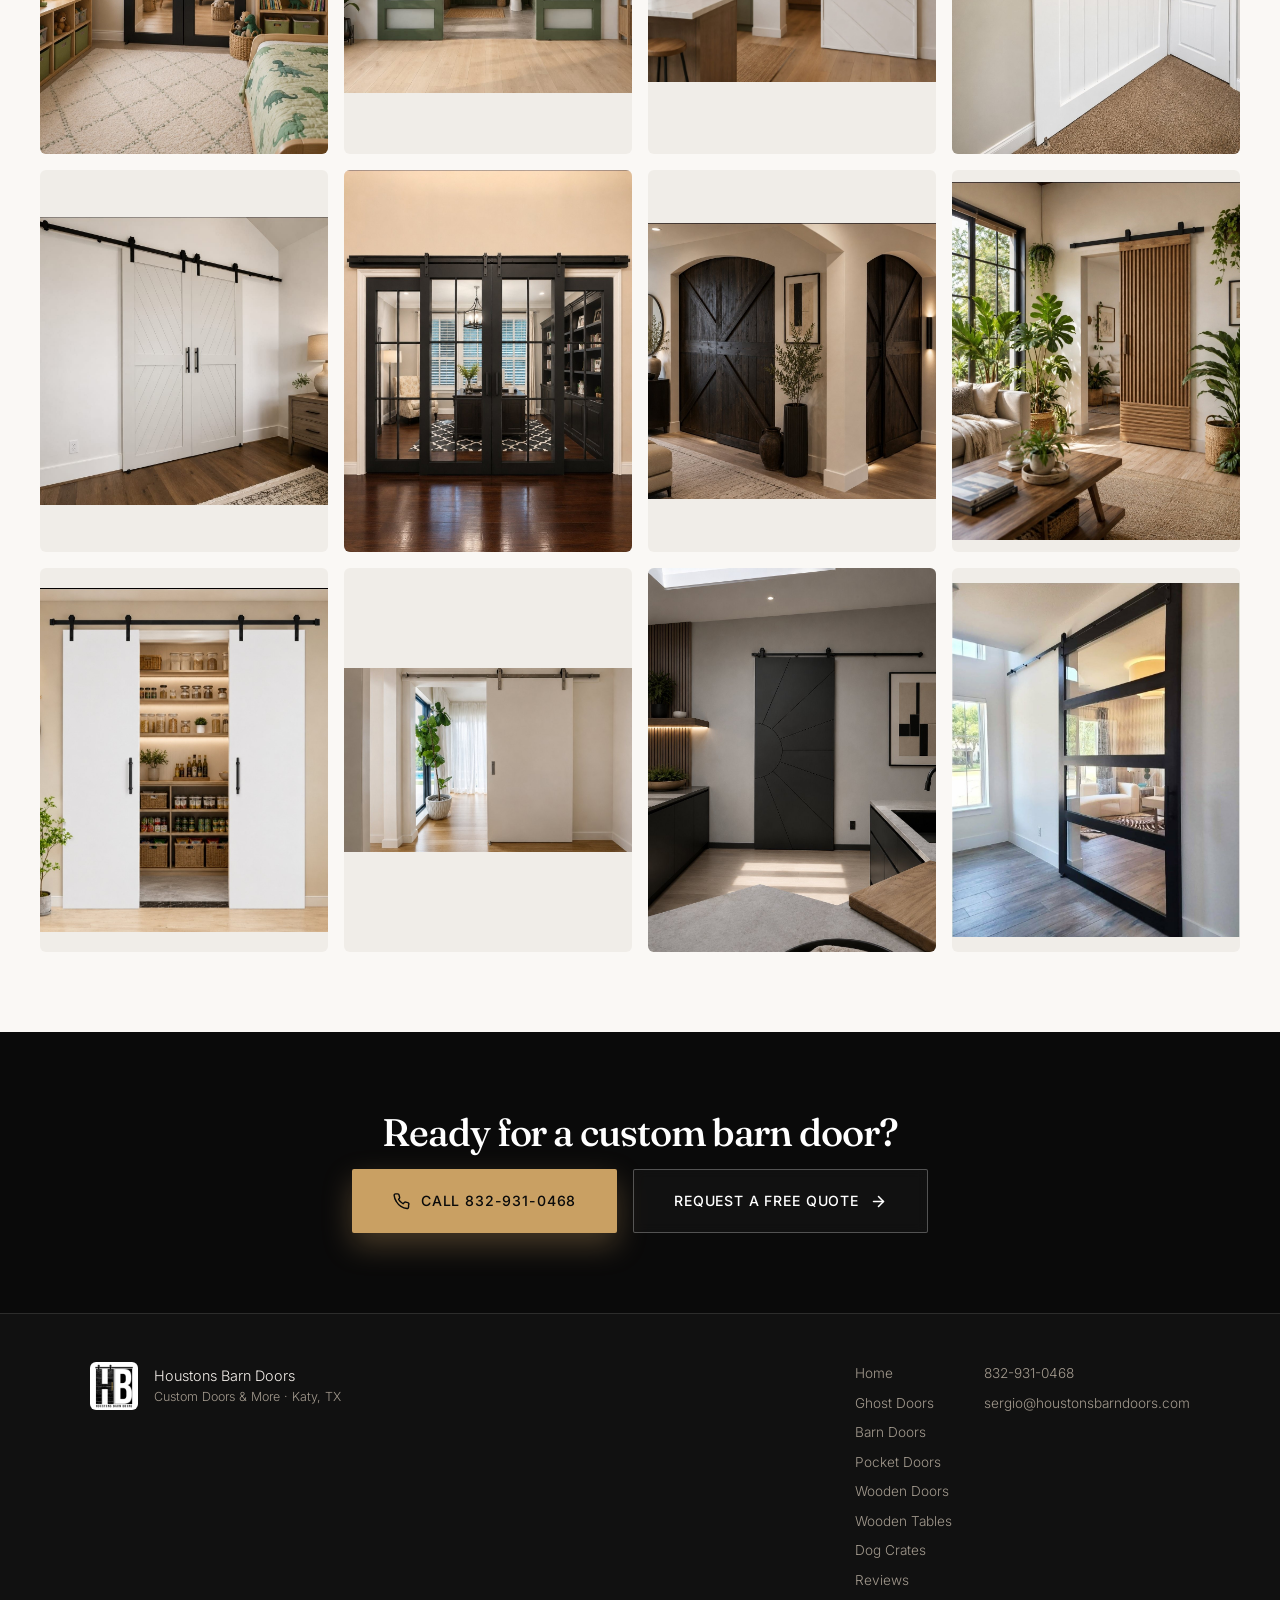
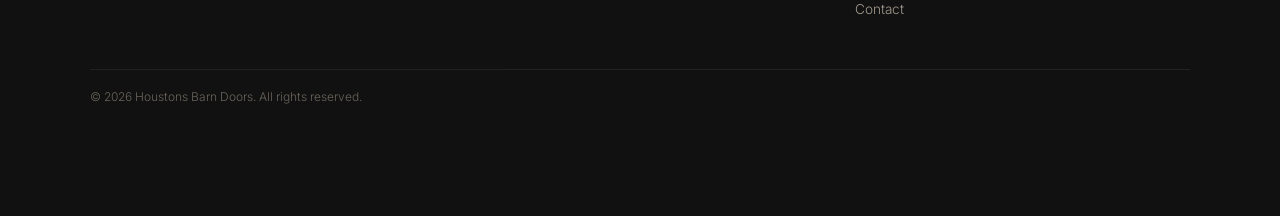
==== commit b5536de8: "feat: remove Etsy and make the phone the primary conversion path" ====
--- a/doors/barn-doors.html
+++ b/doors/barn-doors.html
@@ -164,12 +164,12 @@
       <div class="door-cta__inner" data-aos="fade-up">
         <h2>Ready for a custom barn door?</h2>
         <div class="door-cta__actions">
-          <a href="../index.html#contact" class="btn btn--accent btn--lg">Request a Free Quote
-            <svg xmlns="http://www.w3.org/2000/svg" width="17" height="17" viewBox="0 0 24 24" fill="none" stroke="currentColor" stroke-width="2.2" stroke-linecap="round" stroke-linejoin="round" aria-hidden="true"><line x1="5" y1="12" x2="19" y2="12"/><polyline points="12 5 19 12 12 19"/></svg>
-          </a>
-          <a href="tel:8329310468" class="btn btn--ghost-light btn--lg">
+          <a href="tel:8329310468" class="btn btn--accent btn--lg">
             <svg xmlns="http://www.w3.org/2000/svg" width="17" height="17" viewBox="0 0 24 24" fill="none" stroke="currentColor" stroke-width="2" stroke-linecap="round" stroke-linejoin="round" aria-hidden="true"><path d="M22 16.92v3a2 2 0 0 1-2.18 2 19.79 19.79 0 0 1-8.63-3.07A19.5 19.5 0 0 1 4.69 12a19.79 19.79 0 0 1-3.07-8.67A2 2 0 0 1 3.6 1.27h3a2 2 0 0 1 2 1.72c.127.96.361 1.903.7 2.81a2 2 0 0 1-.45 2.11L7.91 8.88a16 16 0 0 0 6.29 6.29l1.77-1.77a2 2 0 0 1 2.11-.45c.907.339 1.85.573 2.81.7A2 2 0 0 1 22 16.92z"/></svg>
             Call 832-931-0468
+          </a>
+          <a href="../index.html#contact" class="btn btn--ghost-light btn--lg">Request a Free Quote
+            <svg xmlns="http://www.w3.org/2000/svg" width="17" height="17" viewBox="0 0 24 24" fill="none" stroke="currentColor" stroke-width="2.2" stroke-linecap="round" stroke-linejoin="round" aria-hidden="true"><line x1="5" y1="12" x2="19" y2="12"/><polyline points="12 5 19 12 12 19"/></svg>
           </a>
         </div>
       </div>
--- a/styles.css
+++ b/styles.css
@@ -543,16 +543,25 @@
   animation-delay: 520ms;
 }
 
-/* Shipping note. Scoped with :has() so the other pages' heroes, which have no
-   shipping line, keep the original 48px lede spacing untouched. */
-.hero__lede:has(+ .hero__ship) { margin-bottom: 22px; }
+/* Service badges (install + ship). Scoped with :has() so the other pages' heroes,
+   which have no badges, keep the original 48px lede spacing untouched. */
+.hero__lede:has(+ .hero__badges) { margin-bottom: 22px; }
+
+.hero__badges {
+  display: flex;
+  flex-wrap: wrap;
+  justify-content: center;
+  gap: 12px;
+  max-width: 820px;
+  margin: 0 auto 40px;
+}
 
 .hero__ship {
   display: inline-flex;
   align-items: center;
   gap: 10px;
-  max-width: 700px;
-  margin: 0 auto 40px;
+  /* .hero__badges owns the outer spacing now. */
+  margin: 0;
   padding: 10px 18px;
   border: 1px solid rgba(245, 240, 235, 0.28);
   border-radius: 999px;
@@ -567,10 +576,14 @@
   animation-delay: 450ms;
 }
 
+/* "and install" is the point of this badge — give it weight without shouting. */
+.hero__ship strong { font-weight: 500; color: #fff; }
+
 .hero__ship svg { flex: none; color: var(--gold-light, #d9b98a); }
 
 @media (max-width: 560px) {
   .hero__ship { padding: 10px 15px; border-radius: 16px; }
+  .hero__badges { gap: 10px; }
 }
 
 @keyframes heroIn {
@@ -930,24 +943,6 @@
   border-radius: 2px;
 }
 .tile:hover .tile__overlay, .tile:focus-visible .tile__overlay { opacity: 1; }
-
-/* ============================================================ ETSY */
-.etsy { background: var(--charcoal); }
-.etsy h2, .etsy .eyebrow { color: var(--dark-ink); }
-.etsy .eyebrow { color: var(--dark-muted); }
-.etsy p { color: var(--dark-muted); }
-.etsy__inner {
-  display: grid;
-  grid-template-columns: 1.4fr auto;
-  gap: clamp(36px, 5vw, 80px);
-  align-items: center;
-}
-.etsy__copy h2 { margin-bottom: 20px; }
-.etsy__copy p { margin: 0; max-width: 640px; }
-.etsy__actions { display: flex; flex-direction: column; align-items: flex-start; gap: 14px; }
-.etsy__actions .btn--dark { background: var(--sand-2); color: var(--charcoal); }
-.etsy__actions .btn--dark:hover { background: var(--sand-3); }
-.etsy__note { font-size: 0.72rem; letter-spacing: 0.18em; text-transform: uppercase; color: var(--dark-muted); }
 
 /* ============================================================ PROCESS */
 .process { background: var(--off-white-2); }
@@ -1122,7 +1117,10 @@
 
 /* ============================================================ CONTACT */
 .contact-section { background: var(--off-white-2); }
-.contact { display: grid; grid-template-columns: 0.85fr 1.15fr; gap: clamp(30px, 4vw, 62px); align-items: start; }
+/* One child only (the form was retired), so a 2-column grid left ~55% of the
+   section empty and squeezed the card into the narrow track. Single centered
+   column instead. */
+.contact { display: grid; grid-template-columns: minmax(0, 620px); justify-content: center; gap: clamp(30px, 4vw, 62px); align-items: start; }
 
 .contact__card {
   background: var(--charcoal);
@@ -1146,6 +1144,50 @@
 }
 .contact__row:last-child { border-bottom: 0; }
 a.contact__row:hover { transform: translateX(4px); }
+
+/* Primary conversion path. The phone is the fastest way to reach Sergio, so it
+   reads as a button rather than another list row. */
+.contact__call {
+  display: flex; align-items: center; gap: 16px;
+  margin-bottom: 6px;
+  padding: 18px 22px;
+  border-radius: var(--radius-md);
+  background: var(--gold);
+  color: var(--charcoal);
+  border: 1px solid var(--gold);
+  transition: background 280ms var(--ease), transform 280ms var(--ease), box-shadow 280ms var(--ease);
+}
+.contact__call:hover,
+.contact__call:focus-visible {
+  background: var(--sand-3, #e0c9a6);
+  transform: translateY(-2px);
+  box-shadow: 0 10px 26px rgba(0, 0, 0, 0.28);
+}
+.contact__call-icon {
+  display: inline-flex; align-items: center; justify-content: center;
+  width: 46px; height: 46px; flex-shrink: 0;
+  border-radius: 50%;
+  background: rgba(0, 0, 0, 0.12);
+  color: var(--charcoal);
+}
+.contact__call-text { display: block; min-width: 0; }
+.contact__call-label {
+  display: block;
+  font-size: 0.6rem;
+  letter-spacing: 0.24em;
+  text-transform: uppercase;
+  /* Dark ink on gold — 5.4:1, clears AA with room to spare. */
+  color: rgba(20, 20, 20, 0.8);
+  margin-bottom: 3px;
+}
+.contact__call-number {
+  display: block;
+  color: var(--charcoal);
+  font-size: clamp(1.22rem, 2.2vw, 1.46rem);
+  font-weight: 500;
+  letter-spacing: 0.02em;
+  line-height: 1.2;
+}
 .contact__icon {
   display: inline-flex; align-items: center; justify-content: center;
   width: 42px; height: 42px; flex-shrink: 0;
@@ -1162,7 +1204,9 @@
   color: var(--dark-muted);
   margin-bottom: 3px;
 }
-.contact__value { display: block; color: var(--dark-ink); font-size: 0.98rem; font-weight: 400; }
+/* The email address is a long unbroken token; let it wrap rather than push the
+   card at narrow widths. Inert whenever there's room. */
+.contact__value { display: block; color: var(--dark-ink); font-size: 0.98rem; font-weight: 400; overflow-wrap: anywhere; }
 
 .contact__brag {
   margin-top: 26px;
@@ -1423,7 +1467,6 @@
   .craft__frame img { aspect-ratio: 16 / 11; }
 
   .barn__grid { grid-template-columns: 1fr 1fr; }
-  .etsy__inner { grid-template-columns: 1fr; }
   .cta-strip__inner { grid-template-columns: 1fr; }
   .contact { grid-template-columns: 1fr; }
   .footer__inner { grid-template-columns: 1fr 1fr; }
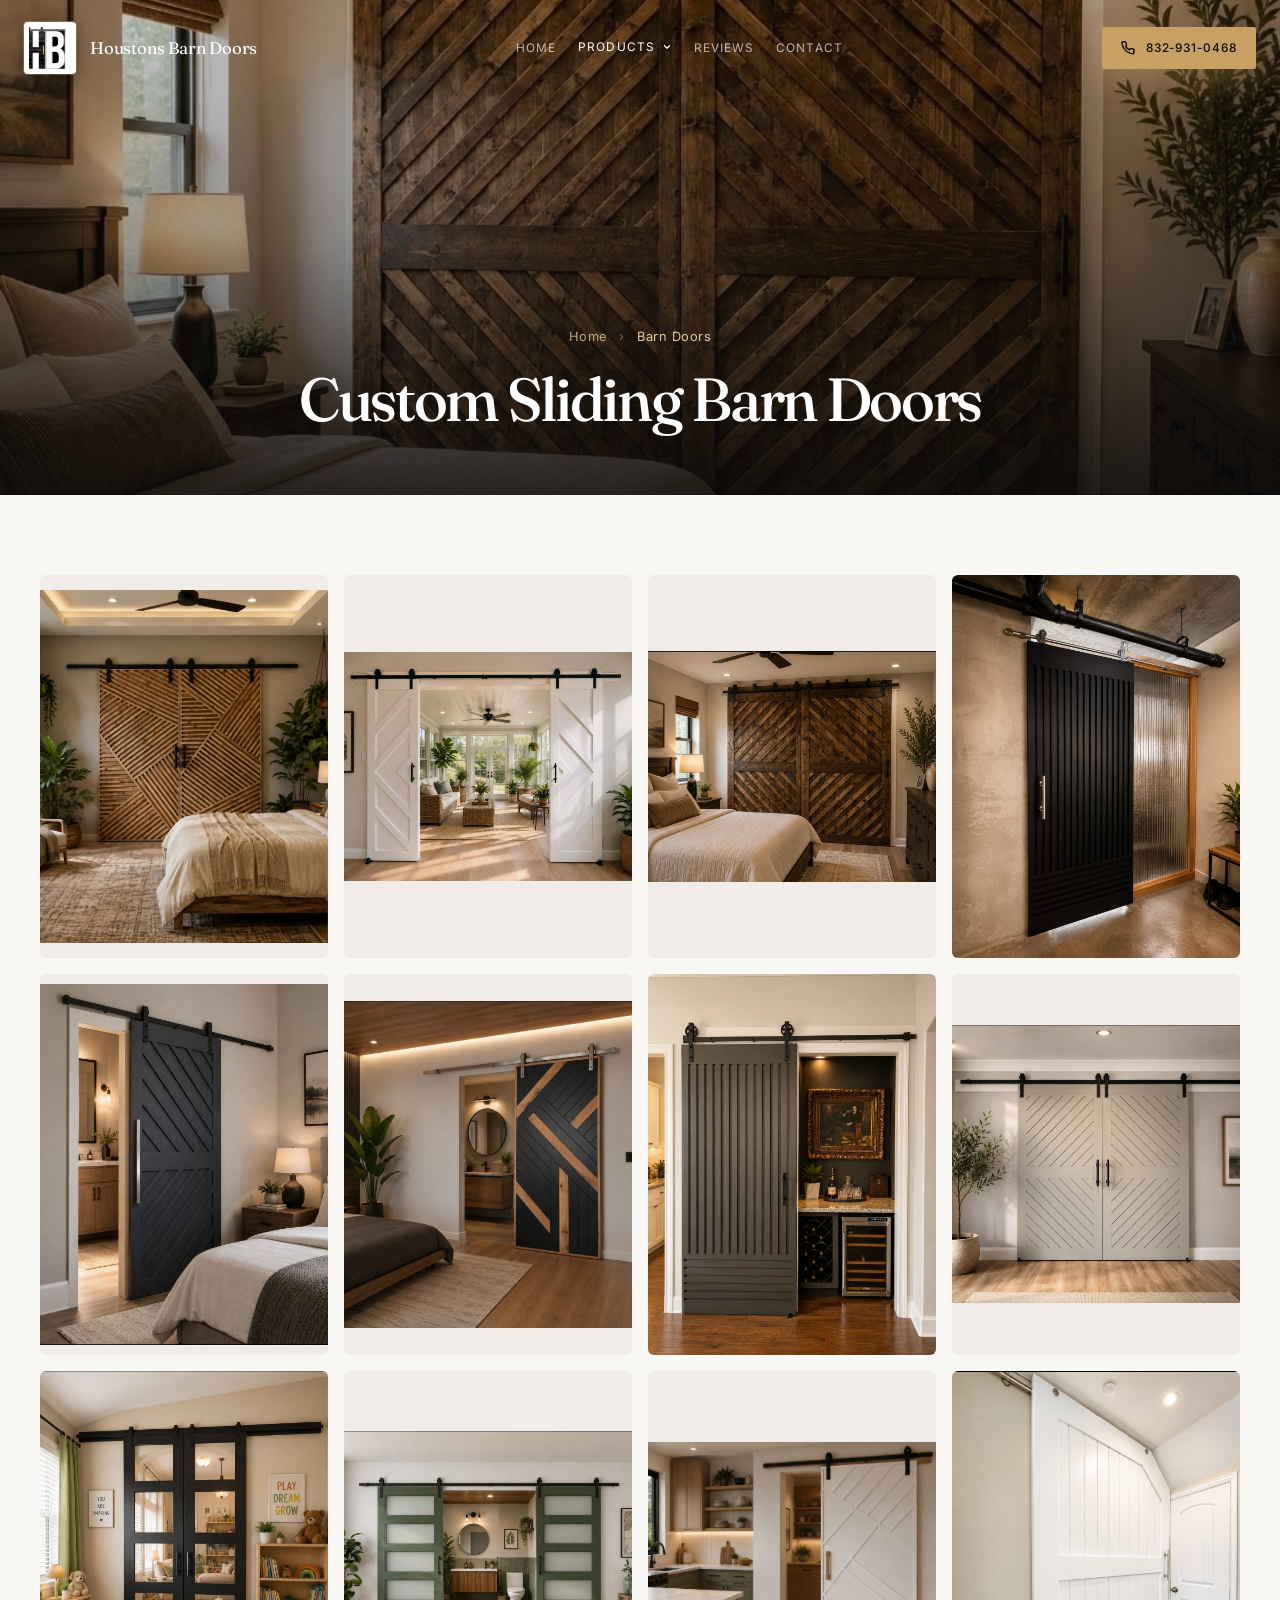
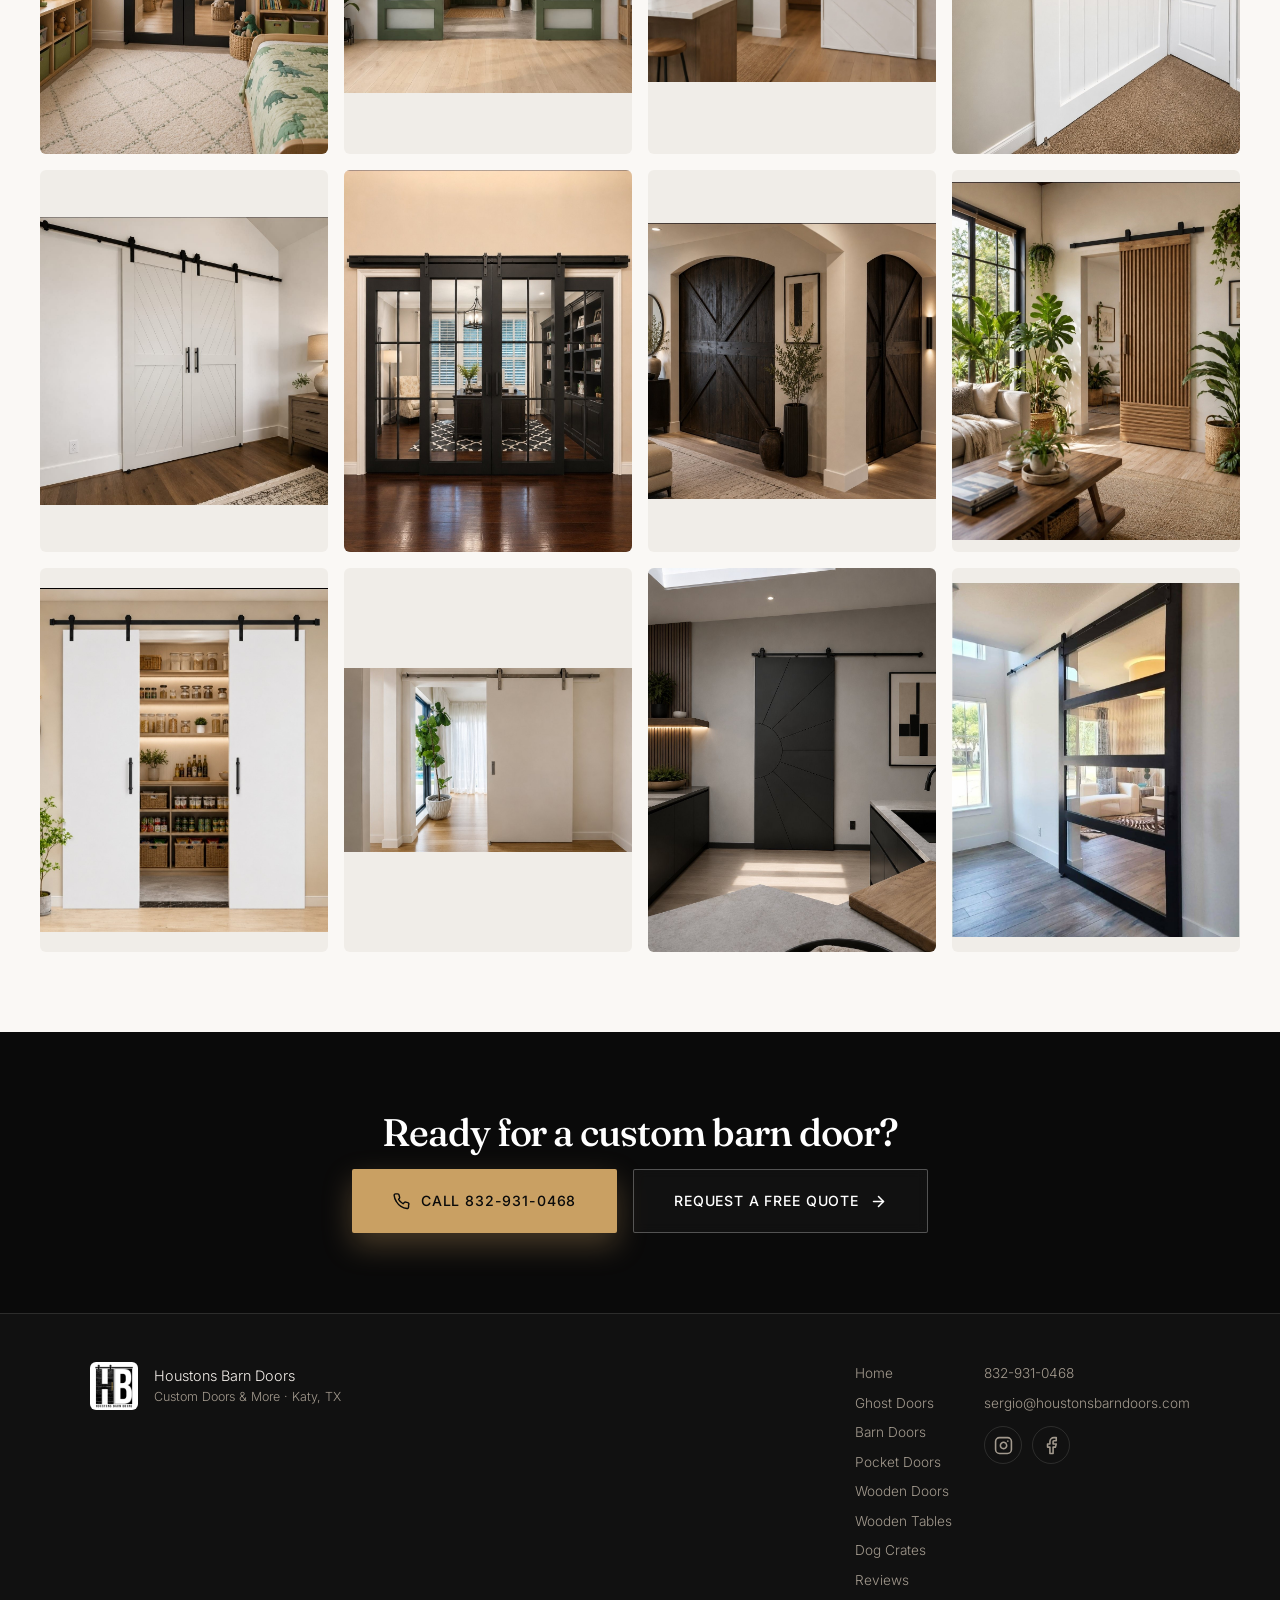
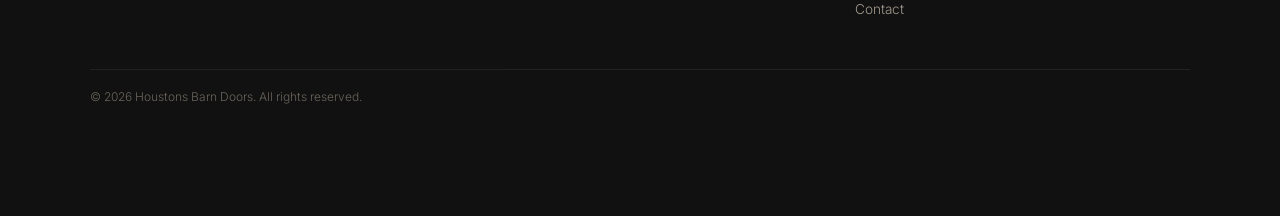
==== commit 97109f23: "feat: add Instagram and Facebook links" ====
--- a/doors/barn-doors.html
+++ b/doors/barn-doors.html
@@ -197,6 +197,10 @@
       <div class="footer__contact">
         <a href="tel:8329310468">832-931-0468</a>
         <a href="mailto:sergio@houstonsbarndoors.com">sergio@houstonsbarndoors.com</a>
+        <div class="footer__social">
+          <a href="https://www.instagram.com/houstonsbarndoors/" target="_blank" rel="noopener noreferrer" class="social__link" aria-label="Houstons Barn Doors on Instagram (opens in a new tab)"><svg xmlns="http://www.w3.org/2000/svg" width="19" height="19" viewBox="0 0 24 24" fill="none" stroke="currentColor" stroke-width="2" stroke-linecap="round" stroke-linejoin="round" aria-hidden="true"><rect x="2" y="2" width="20" height="20" rx="5" ry="5"/><path d="M16 11.37A4 4 0 1 1 12.63 8 4 4 0 0 1 16 11.37z"/><line x1="17.5" y1="6.5" x2="17.51" y2="6.5"/></svg></a>
+          <a href="https://www.facebook.com/share/e376t338mJuBGJoa/" target="_blank" rel="noopener noreferrer" class="social__link" aria-label="Houstons Barn Doors on Facebook (opens in a new tab)"><svg xmlns="http://www.w3.org/2000/svg" width="19" height="19" viewBox="0 0 24 24" fill="none" stroke="currentColor" stroke-width="2" stroke-linecap="round" stroke-linejoin="round" aria-hidden="true"><path d="M18 2h-3a5 5 0 0 0-5 5v3H7v4h3v8h4v-8h3l1-4h-4V7a1 1 0 0 1 1-1h3z"/></svg></a>
+        </div>
       </div>
       <p class="footer__copy">&copy; 2026 Houstons Barn Doors. All rights reserved.</p>
     </div>
--- a/styles.css
+++ b/styles.css
@@ -1188,6 +1188,30 @@
   letter-spacing: 0.02em;
   line-height: 1.2;
 }
+
+/* Social sits below the contact rows as proof-of-work, not as a competing
+   action. Outlined rather than filled — gold stays reserved for the phone. */
+.contact__social { padding-top: 18px; }
+.contact__social .contact__label { margin-bottom: 12px; }
+.contact__social-links { display: flex; flex-wrap: wrap; gap: 10px; }
+.social__pill {
+  display: inline-flex; align-items: center; gap: 9px;
+  padding: 9px 16px;
+  border-radius: 999px;
+  border: 1px solid var(--dark-border);
+  background: rgba(255, 255, 255, 0.03);
+  color: var(--dark-ink);
+  font-size: 0.88rem;
+  font-weight: 300;
+  transition: border-color 260ms var(--ease), color 260ms var(--ease), background 260ms var(--ease);
+}
+.social__pill svg { flex: none; color: var(--gold-tint); }
+.social__pill:hover,
+.social__pill:focus-visible {
+  border-color: rgba(201, 160, 99, 0.6);
+  background: rgba(201, 160, 99, 0.1);
+  color: #fff;
+}
 .contact__icon {
   display: inline-flex; align-items: center; justify-content: center;
   width: 42px; height: 42px; flex-shrink: 0;
@@ -1204,9 +1228,11 @@
   color: var(--dark-muted);
   margin-bottom: 3px;
 }
-/* The email address is a long unbroken token; let it wrap rather than push the
-   card at narrow widths. Inert whenever there's room. */
-.contact__value { display: block; color: var(--dark-ink); font-size: 0.98rem; font-weight: 400; overflow-wrap: anywhere; }
+/* The email address is a long unbroken token; let it break rather than push the
+   card at narrow widths. break-word (not anywhere) — `anywhere` also shrinks
+   intrinsic min-content width, which made it wrap mid-word at 390px where it
+   otherwise fits on one line. */
+.contact__value { display: block; color: var(--dark-ink); font-size: 0.98rem; font-weight: 400; overflow-wrap: break-word; }
 
 .contact__brag {
   margin-top: 26px;
@@ -1307,6 +1333,35 @@
 }
 .footer__col a:hover { color: var(--sand-3); }
 .footer__note { color: rgba(163, 154, 142, 0.66) !important; font-size: 0.8rem !important; margin-top: 6px; }
+
+/* The footer markup uses __brand/__links/__contact, but the stylesheet only
+   ever defined __col/__wordmark/__tag — so these columns were relying on
+   default inline flow. Give them the stacked rhythm the design intends. */
+.footer__links, .footer__contact { display: flex; flex-direction: column; align-items: flex-start; gap: 11px; }
+.footer__links a, .footer__contact a {
+  color: var(--dark-muted);
+  font-size: 0.9rem;
+  font-weight: 300;
+  transition: color 260ms var(--ease);
+}
+.footer__links a:hover, .footer__contact a:hover { color: var(--sand-3); }
+
+.footer__social { display: flex; gap: 10px; margin-top: 5px; }
+.social__link {
+  display: inline-flex; align-items: center; justify-content: center;
+  width: 38px; height: 38px;
+  border-radius: 50%;
+  border: 1px solid var(--dark-border);
+  color: var(--dark-muted);
+  transition: color 260ms var(--ease), border-color 260ms var(--ease), background 260ms var(--ease), transform 260ms var(--ease);
+}
+.social__link:hover,
+.social__link:focus-visible {
+  color: var(--charcoal);
+  background: var(--gold);
+  border-color: var(--gold);
+  transform: translateY(-2px);
+}
 
 .footer__base {
   border-top: 1px solid var(--dark-border);
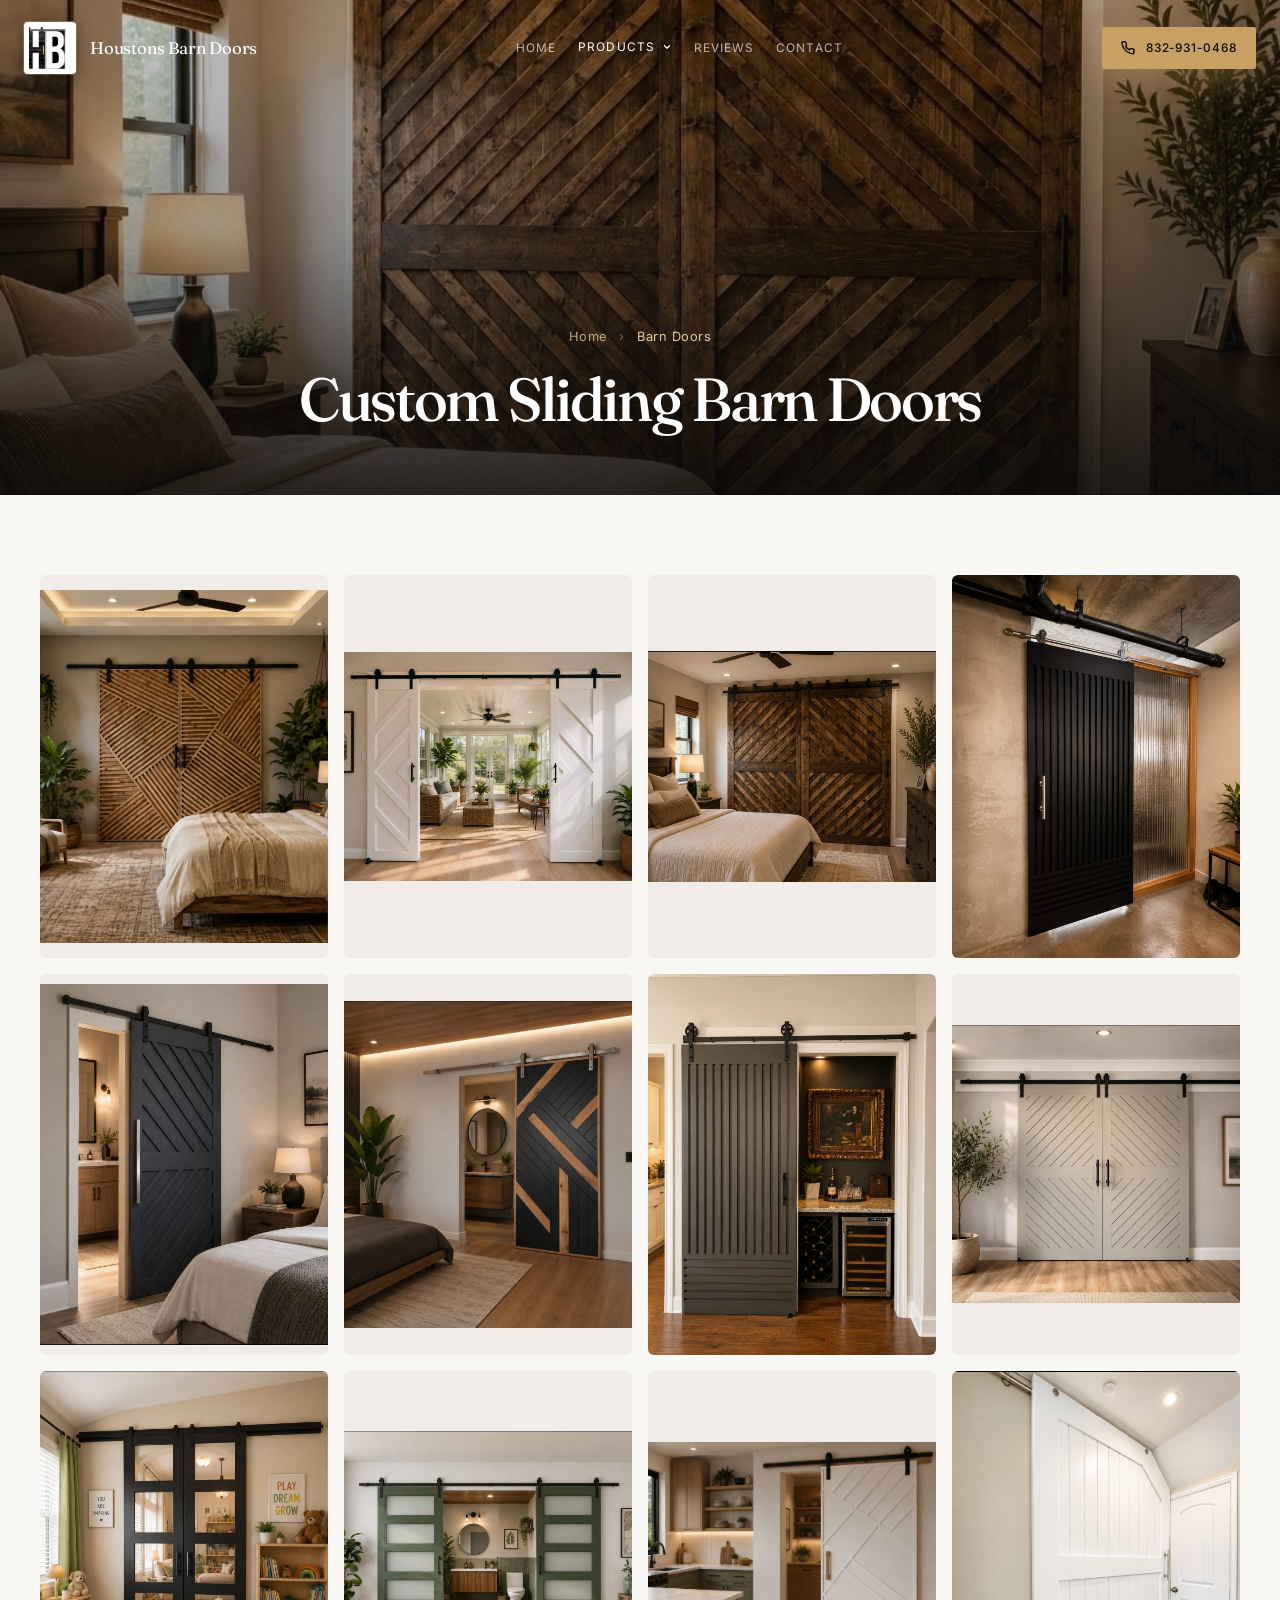
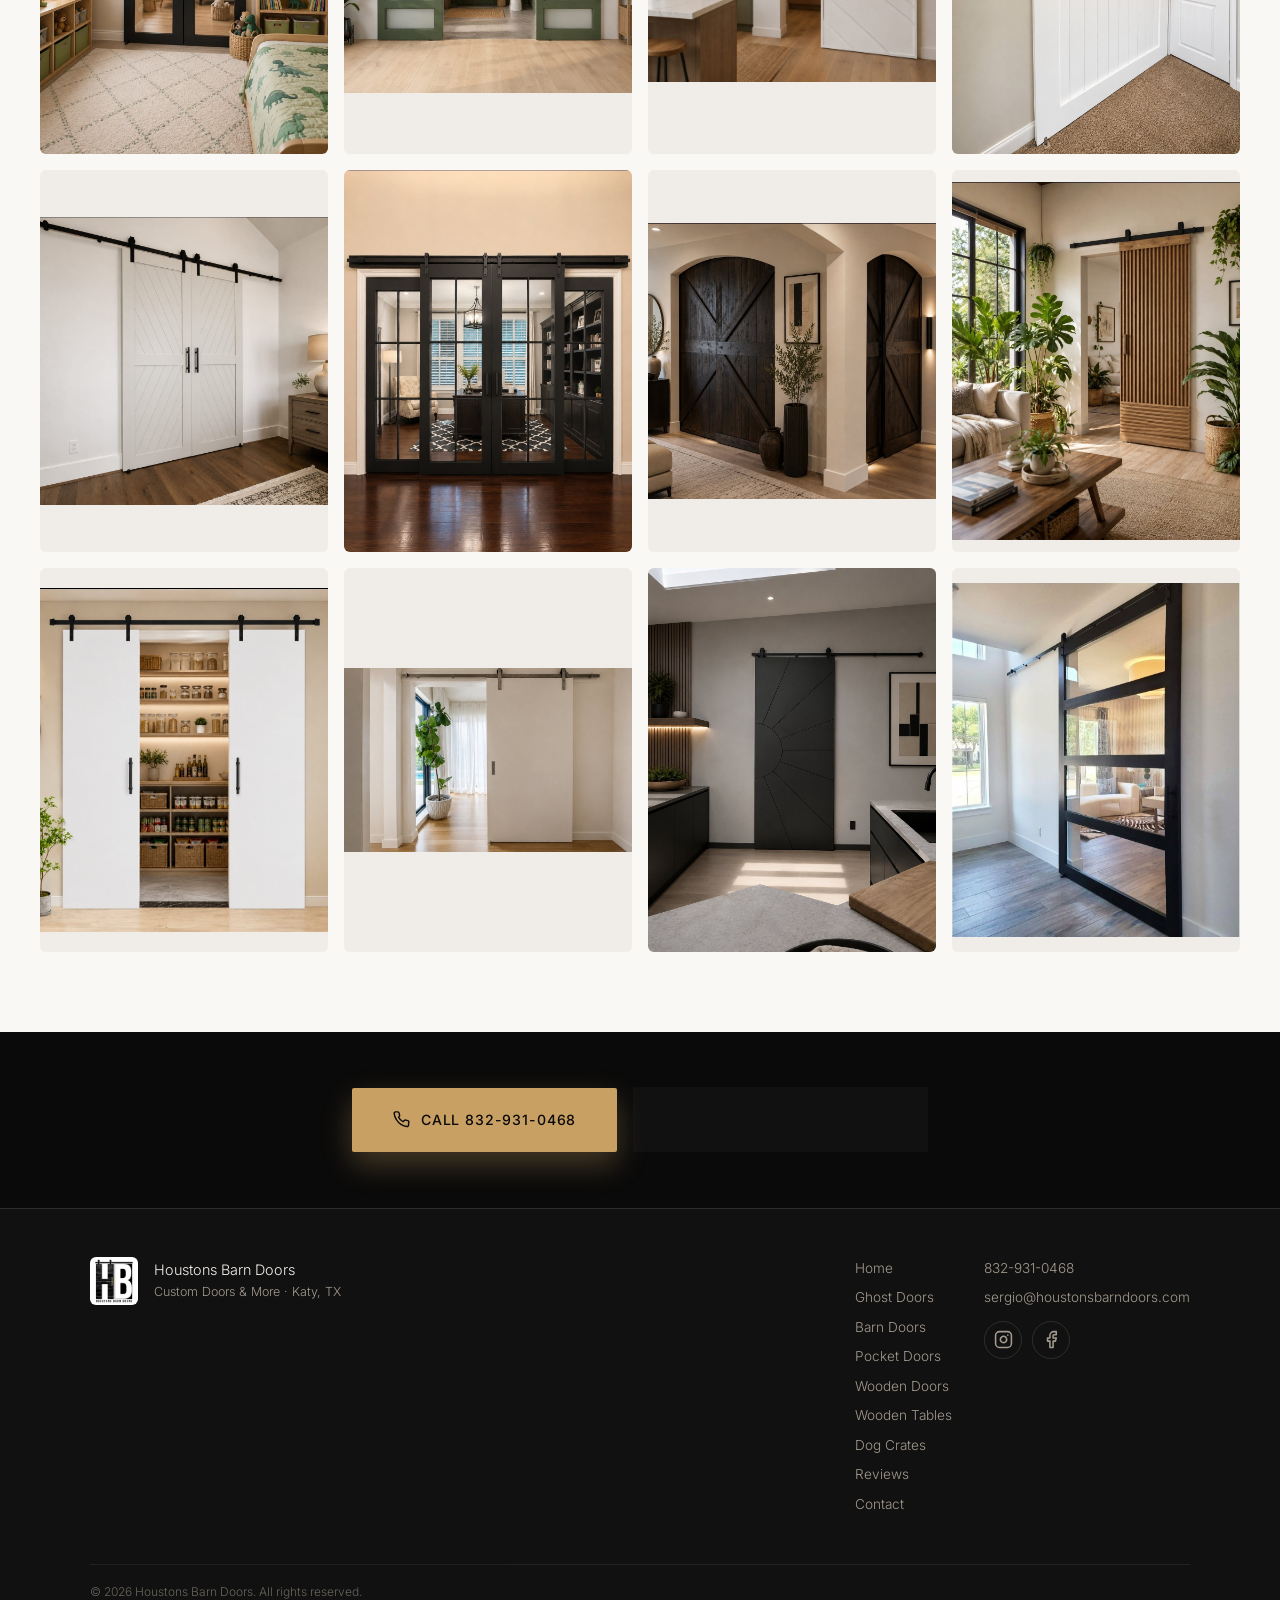
==== commit 54453cd5: "fix(doors): strip remaining copy so product pages are gallery-only" ====
--- a/doors/barn-doors.html
+++ b/doors/barn-doors.html
@@ -95,64 +95,64 @@
       <div class="door-gallery__inner">
 
         <div class="door-gallery__grid" data-aos="fade-up">
-          <a class="door-gallery__item" href="../assets/images/barn-doors/barn-1.jpg" data-caption="Custom sliding barn door — handcrafted in Katy, TX">
+          <a class="door-gallery__item" href="../assets/images/barn-doors/barn-1.jpg">
             <img src="../assets/images/barn-doors/barn-1.jpg" alt="Custom sliding barn door — handcrafted in Katy, TX" loading="lazy">
           </a>
-          <a class="door-gallery__item" href="../assets/images/barn-doors/barn-2.jpg" data-caption="Sliding barn door with premium matte-black rail hardware">
+          <a class="door-gallery__item" href="../assets/images/barn-doors/barn-2.jpg">
             <img src="../assets/images/barn-doors/barn-2.jpg" alt="Sliding barn door with premium matte-black rail hardware" loading="lazy">
           </a>
-          <a class="door-gallery__item" href="../assets/images/barn-doors/barn-3.jpg" data-caption="Double sliding barn doors — custom sized to the opening">
+          <a class="door-gallery__item" href="../assets/images/barn-doors/barn-3.jpg">
             <img src="../assets/images/barn-doors/barn-3.jpg" alt="Double sliding barn doors — custom sized to the opening" loading="lazy">
           </a>
-          <a class="door-gallery__item" href="../assets/images/barn-doors/barn-4.jpg" data-caption="Solid wood barn door — custom pattern and finish">
+          <a class="door-gallery__item" href="../assets/images/barn-doors/barn-4.jpg">
             <img src="../assets/images/barn-doors/barn-4.jpg" alt="Solid wood barn door — custom pattern and finish" loading="lazy">
           </a>
-          <a class="door-gallery__item" href="../assets/images/barn-doors/barn-5.jpg" data-caption="Framed glass barn door — custom build">
+          <a class="door-gallery__item" href="../assets/images/barn-doors/barn-5.jpg">
             <img src="../assets/images/barn-doors/barn-5.jpg" alt="Framed glass barn door — custom build" loading="lazy">
           </a>
-          <a class="door-gallery__item" href="../assets/images/barn-doors/barn-6.jpg" data-caption="Chevron pattern sliding barn door">
+          <a class="door-gallery__item" href="../assets/images/barn-doors/barn-6.jpg">
             <img src="../assets/images/barn-doors/barn-6.jpg" alt="Chevron pattern sliding barn door" loading="lazy">
           </a>
-          <a class="door-gallery__item" href="../assets/images/barn-doors/barn-7.jpg" data-caption="Barn door room divider — solid wood construction">
+          <a class="door-gallery__item" href="../assets/images/barn-doors/barn-7.jpg">
             <img src="../assets/images/barn-doors/barn-7.jpg" alt="Barn door room divider — solid wood construction" loading="lazy">
           </a>
-          <a class="door-gallery__item" href="../assets/images/barn-doors/barn-8.jpg" data-caption="Custom barn door install — Houston-area home">
+          <a class="door-gallery__item" href="../assets/images/barn-doors/barn-8.jpg">
             <img src="../assets/images/barn-doors/barn-8.jpg" alt="Custom barn door install — Houston-area home" loading="lazy">
           </a>
-          <a class="door-gallery__item" href="../assets/images/barn-doors/barn-9.jpg" data-caption="Custom sliding barn door — handcrafted in Katy, TX">
+          <a class="door-gallery__item" href="../assets/images/barn-doors/barn-9.jpg">
             <img src="../assets/images/barn-doors/barn-9.jpg" alt="Custom sliding barn door — handcrafted in Katy, TX" loading="lazy">
           </a>
-          <a class="door-gallery__item" href="../assets/images/barn-doors/barn-10.jpg" data-caption="Sliding barn door with premium matte-black rail hardware">
+          <a class="door-gallery__item" href="../assets/images/barn-doors/barn-10.jpg">
             <img src="../assets/images/barn-doors/barn-10.jpg" alt="Sliding barn door with premium matte-black rail hardware" loading="lazy">
           </a>
-          <a class="door-gallery__item" href="../assets/images/barn-doors/barn-11.jpg" data-caption="Double sliding barn doors — custom sized to the opening">
+          <a class="door-gallery__item" href="../assets/images/barn-doors/barn-11.jpg">
             <img src="../assets/images/barn-doors/barn-11.jpg" alt="Double sliding barn doors — custom sized to the opening" loading="lazy">
           </a>
-          <a class="door-gallery__item" href="../assets/images/barn-doors/barn-12.jpg" data-caption="Solid wood barn door — custom pattern and finish">
+          <a class="door-gallery__item" href="../assets/images/barn-doors/barn-12.jpg">
             <img src="../assets/images/barn-doors/barn-12.jpg" alt="Solid wood barn door — custom pattern and finish" loading="lazy">
           </a>
-          <a class="door-gallery__item" href="../assets/images/barn-doors/barn-13.jpg" data-caption="Framed glass barn door — custom build">
+          <a class="door-gallery__item" href="../assets/images/barn-doors/barn-13.jpg">
             <img src="../assets/images/barn-doors/barn-13.jpg" alt="Framed glass barn door — custom build" loading="lazy">
           </a>
-          <a class="door-gallery__item" href="../assets/images/barn-doors/barn-14.jpg" data-caption="Chevron pattern sliding barn door">
+          <a class="door-gallery__item" href="../assets/images/barn-doors/barn-14.jpg">
             <img src="../assets/images/barn-doors/barn-14.jpg" alt="Chevron pattern sliding barn door" loading="lazy">
           </a>
-          <a class="door-gallery__item" href="../assets/images/barn-doors/barn-15.jpg" data-caption="Barn door room divider — solid wood construction">
+          <a class="door-gallery__item" href="../assets/images/barn-doors/barn-15.jpg">
             <img src="../assets/images/barn-doors/barn-15.jpg" alt="Barn door room divider — solid wood construction" loading="lazy">
           </a>
-          <a class="door-gallery__item" href="../assets/images/barn-doors/barn-16.jpg" data-caption="Custom barn door install — Houston-area home">
+          <a class="door-gallery__item" href="../assets/images/barn-doors/barn-16.jpg">
             <img src="../assets/images/barn-doors/barn-16.jpg" alt="Custom barn door install — Houston-area home" loading="lazy">
           </a>
-          <a class="door-gallery__item" href="../assets/images/barn-doors/barn-17.jpg" data-caption="Custom sliding barn door — handcrafted in Katy, TX">
+          <a class="door-gallery__item" href="../assets/images/barn-doors/barn-17.jpg">
             <img src="../assets/images/barn-doors/barn-17.jpg" alt="Custom sliding barn door — handcrafted in Katy, TX" loading="lazy">
           </a>
-          <a class="door-gallery__item" href="../assets/images/barn-doors/barn-18.jpg" data-caption="Sliding barn door with premium matte-black rail hardware">
+          <a class="door-gallery__item" href="../assets/images/barn-doors/barn-18.jpg">
             <img src="../assets/images/barn-doors/barn-18.jpg" alt="Sliding barn door with premium matte-black rail hardware" loading="lazy">
           </a>
-          <a class="door-gallery__item" href="../assets/images/barn-doors/barn-19.jpg" data-caption="Double sliding barn doors — custom sized to the opening">
+          <a class="door-gallery__item" href="../assets/images/barn-doors/barn-19.jpg">
             <img src="../assets/images/barn-doors/barn-19.jpg" alt="Double sliding barn doors — custom sized to the opening" loading="lazy">
           </a>
-          <a class="door-gallery__item" href="../assets/images/barn-doors/barn-20.jpg" data-caption="Solid wood barn door — custom pattern and finish">
+          <a class="door-gallery__item" href="../assets/images/barn-doors/barn-20.jpg">
             <img src="../assets/images/barn-doors/barn-20.jpg" alt="Solid wood barn door — custom pattern and finish" loading="lazy">
           </a>
         </div>
@@ -162,7 +162,6 @@
     <!-- CTA -->
     <section class="door-cta">
       <div class="door-cta__inner" data-aos="fade-up">
-        <h2>Ready for a custom barn door?</h2>
         <div class="door-cta__actions">
           <a href="tel:8329310468" class="btn btn--accent btn--lg">
             <svg xmlns="http://www.w3.org/2000/svg" width="17" height="17" viewBox="0 0 24 24" fill="none" stroke="currentColor" stroke-width="2" stroke-linecap="round" stroke-linejoin="round" aria-hidden="true"><path d="M22 16.92v3a2 2 0 0 1-2.18 2 19.79 19.79 0 0 1-8.63-3.07A19.5 19.5 0 0 1 4.69 12a19.79 19.79 0 0 1-3.07-8.67A2 2 0 0 1 3.6 1.27h3a2 2 0 0 1 2 1.72c.127.96.361 1.903.7 2.81a2 2 0 0 1-.45 2.11L7.91 8.88a16 16 0 0 0 6.29 6.29l1.77-1.77a2 2 0 0 1 2.11-.45c.907.339 1.85.573 2.81.7A2 2 0 0 1 22 16.92z"/></svg>
@@ -213,7 +212,6 @@
     <button class="lightbox__next" aria-label="Next image">&rsaquo;</button>
     <div class="lightbox__content">
       <img class="lightbox__img" src="" alt="">
-      <p class="lightbox__caption"></p>
     </div>
   </div>
 
--- a/door-page.css
+++ b/door-page.css
@@ -278,9 +278,9 @@
   margin: 0;
 }
 
-/* ---- CTA ---- */
+/* ---- CTA (gallery pages carry actions only — no headings or copy) ---- */
 .door-cta {
-  padding: 5rem 2rem;
+  padding: 3.5rem 2rem;
   background: var(--charcoal);
   text-align: center;
 }
@@ -288,22 +288,6 @@
 .door-cta__inner {
   max-width: 700px;
   margin: 0 auto;
-}
-
-.door-cta h2 {
-  font-family: var(--serif);
-  font-size: clamp(1.6rem, 3.5vw, 2.4rem);
-  font-weight: 500;
-  color: #fff;
-  margin: 0 0 1rem;
-}
-
-.door-cta p {
-  font-family: var(--sans);
-  font-size: 1.05rem;
-  color: var(--dark-muted);
-  line-height: 1.6;
-  margin: 0 0 2rem;
 }
 
 .door-cta__actions {
